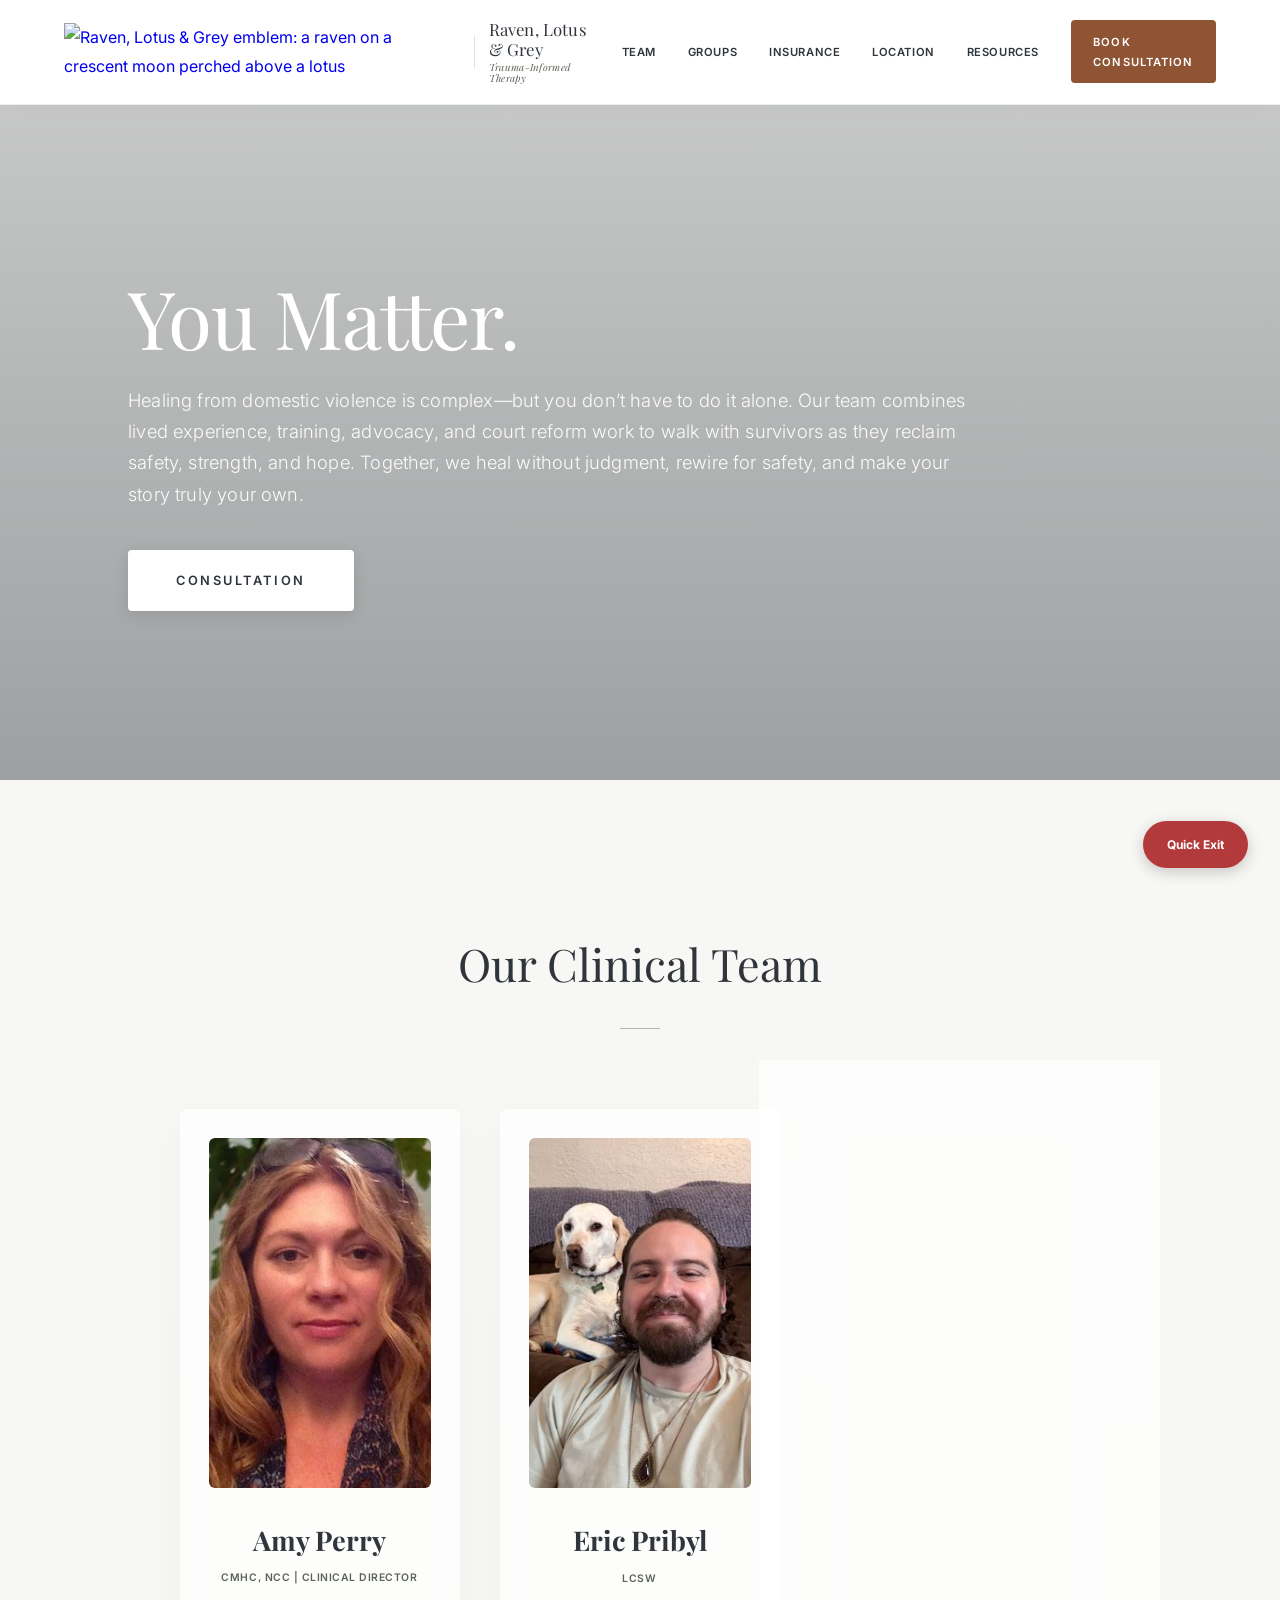
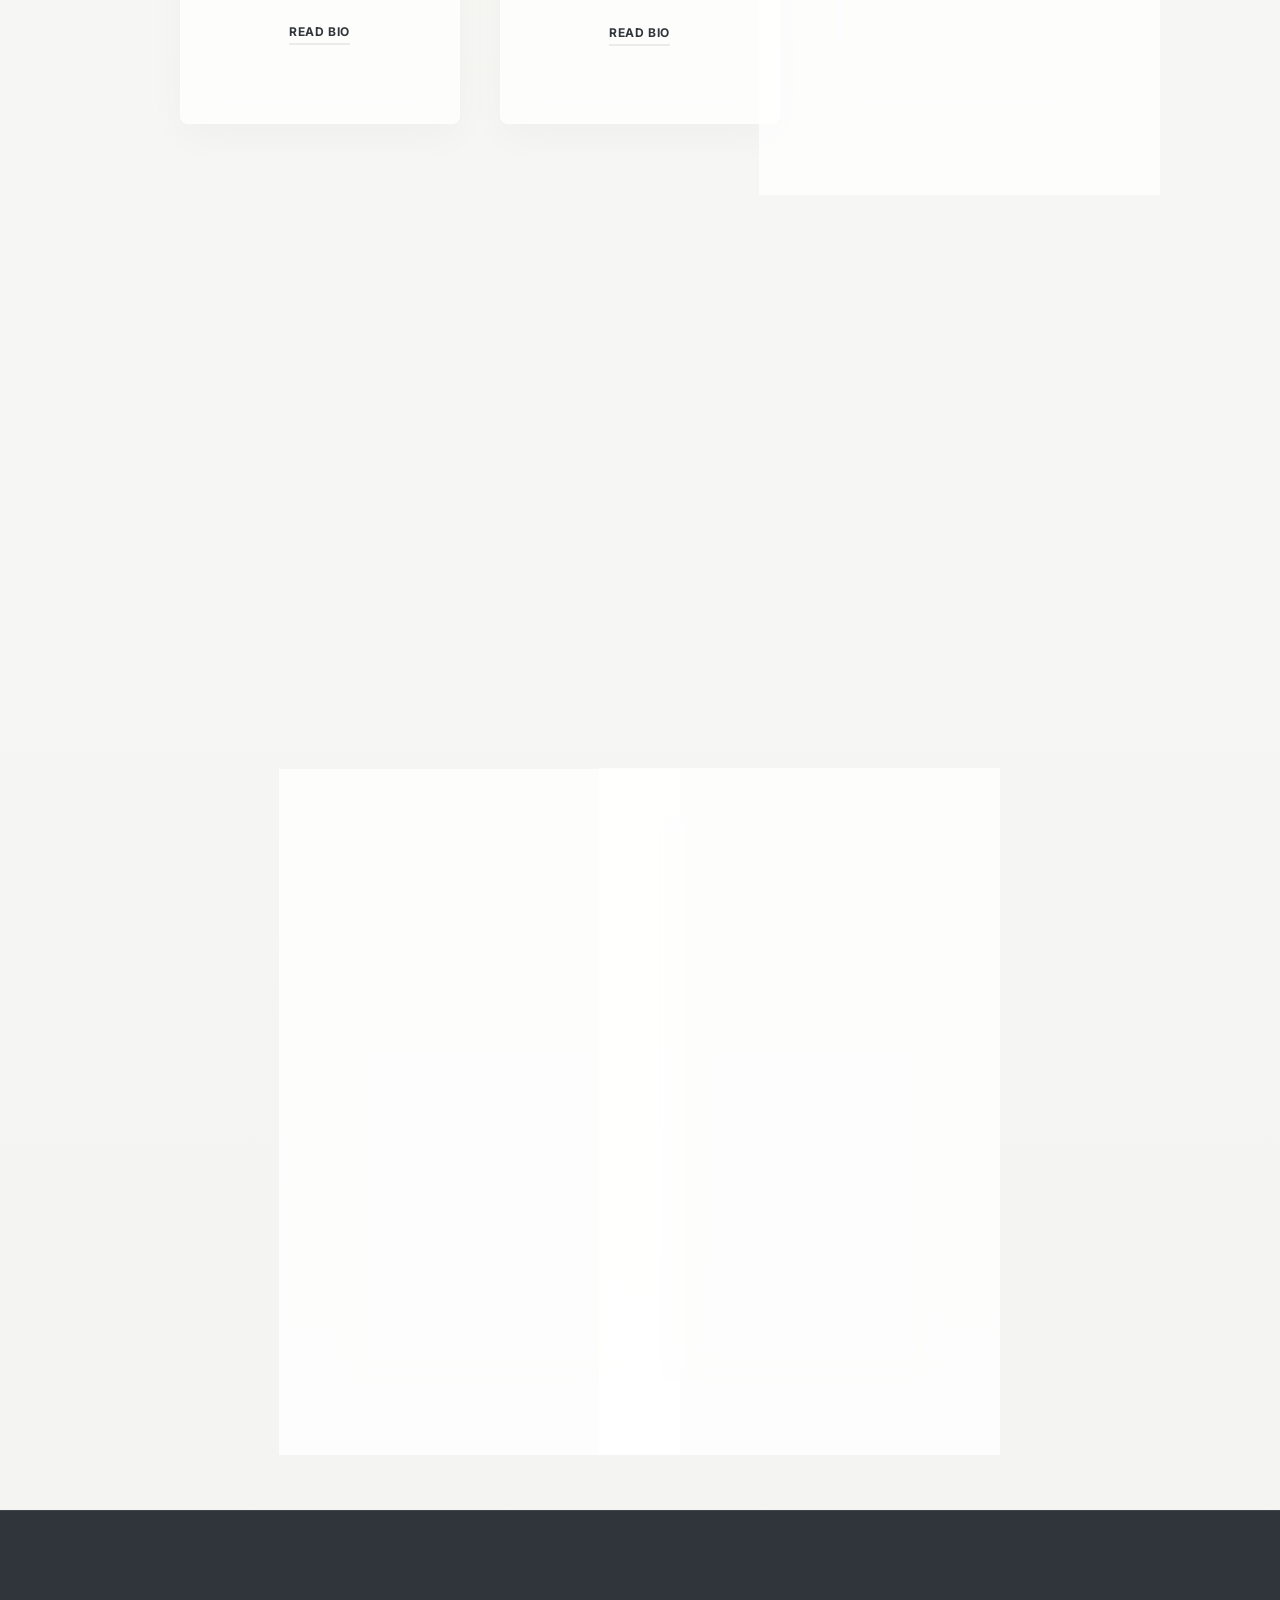
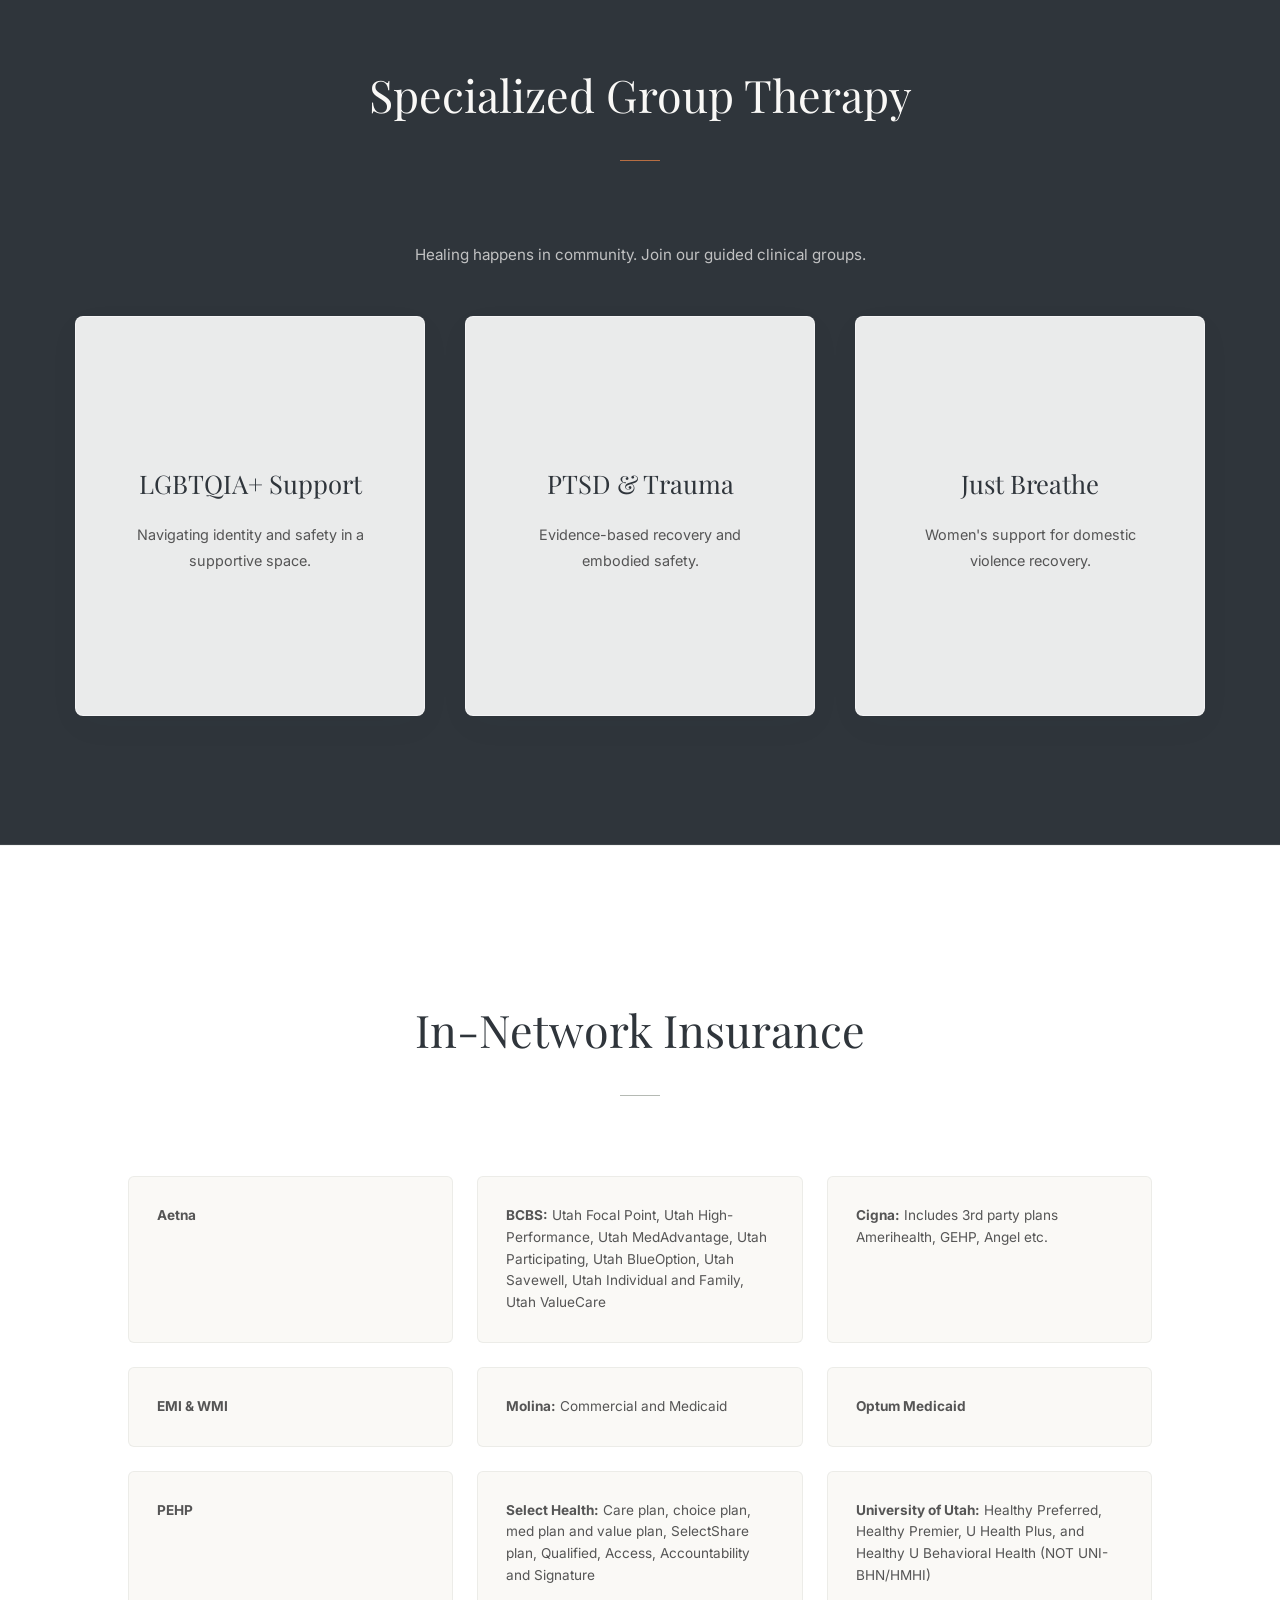
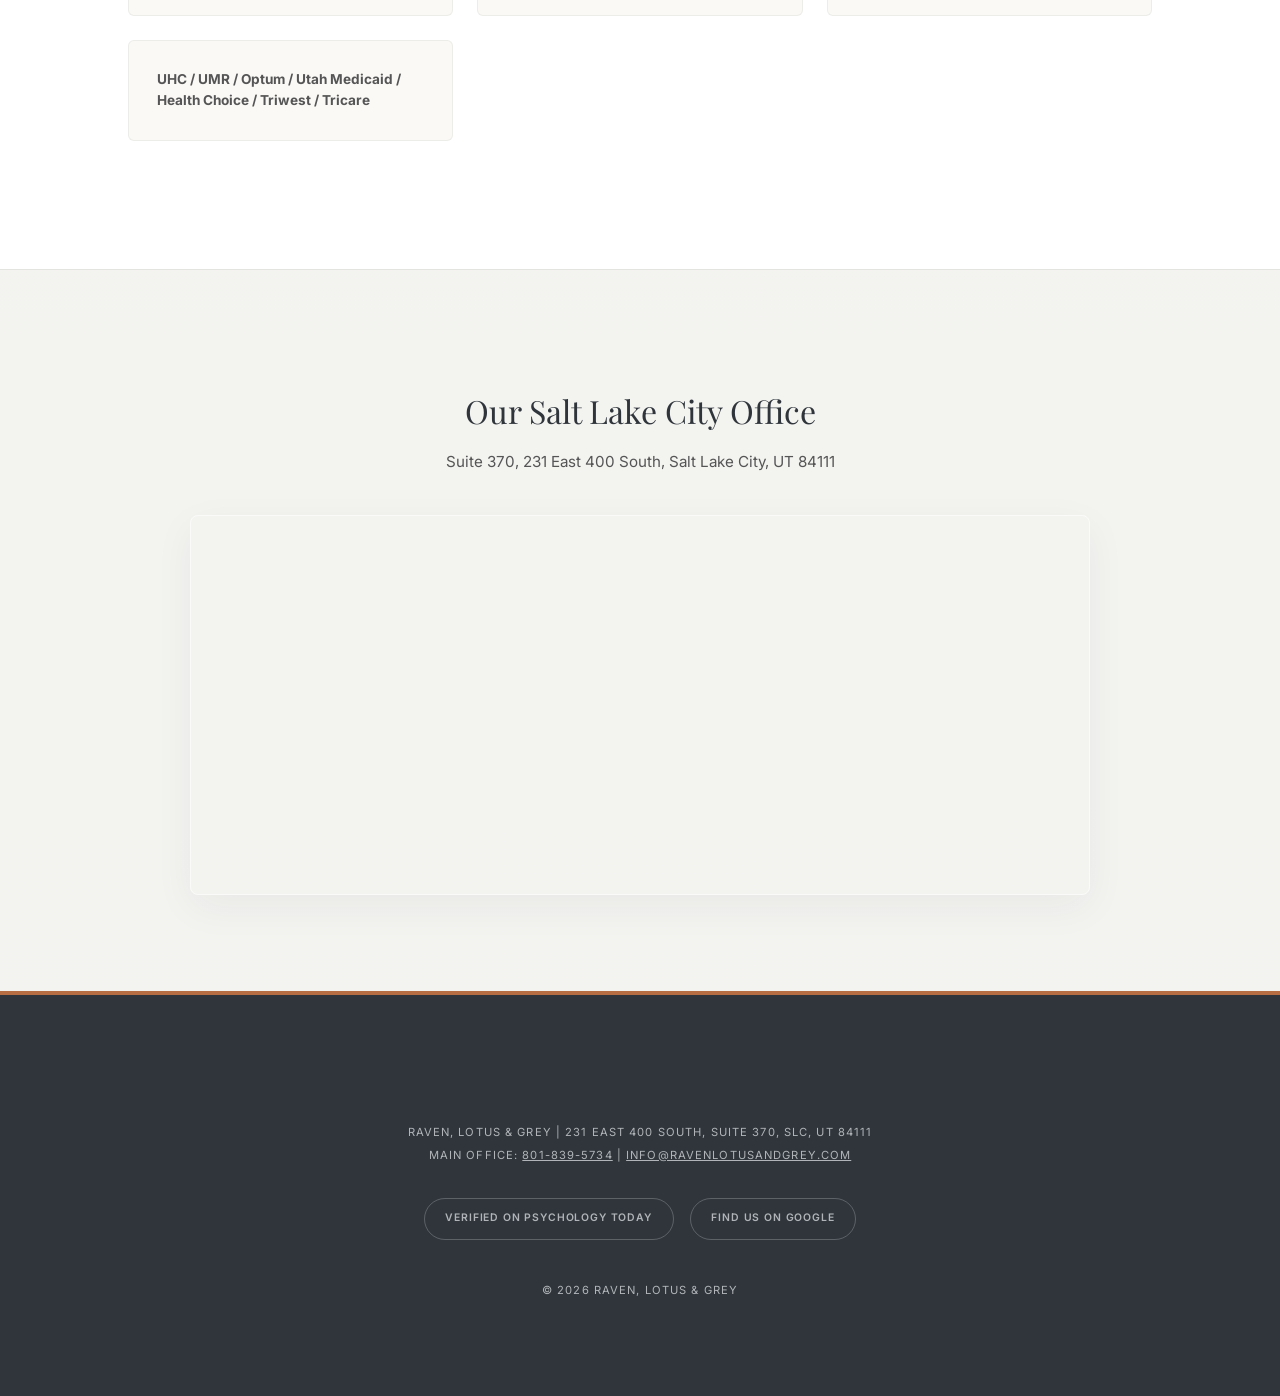
==== index.html @ 9335e16f "Update logo sizes and enhance group card interactivity" ====
<!DOCTYPE html>
<html lang="en">
<head>
    <meta charset="UTF-8">
    <meta name="viewport" content="width=device-width, initial-scale=1.0">
    <meta name="referrer" content="no-referrer">
    <meta name="description" content="Raven, Lotus & Grey is a trauma-informed clinical practice in Salt Lake City specializing in domestic violence recovery, PTSD, and relational trauma therapy.">
    <meta property="og:title" content="Raven, Lotus & Grey | Trauma-Informed Healing Salt Lake City">
    <meta property="og:description" content="Trauma-informed therapy for domestic violence recovery, PTSD, and relational healing in Salt Lake City, Utah.">
    <meta property="og:type" content="website">
    <meta property="og:url" content="https://ravenlotusandgrey.com/">
    <meta property="og:image" content="https://ravenlotusandgrey.com/logo.png">
    <title>Raven, Lotus & Grey | Trauma-Informed Healing Salt Lake City</title>
    <link rel="icon" type="image/png" href="logo.png">
    <link rel="preconnect" href="https://fonts.googleapis.com">
    <link rel="preconnect" href="https://fonts.gstatic.com" crossorigin>
    <link href="https://fonts.googleapis.com/css2?family=Inter:wght@300;400;500;600&family=Playfair+Display:ital,wght@0,400;0,500;1,400&display=swap" rel="stylesheet">
    <script type="application/ld+json">
    {
        "@context": "https://schema.org",
        "@type": "MedicalClinic",
        "name": "Raven, Lotus & Grey",
        "image": "https://ravenlotusandgrey.com/logo.png",
        "url": "https://ravenlotusandgrey.com/",
        "telephone": "+18018395734",
        "email": "info@ravenlotusandgrey.com",
        "description": "Trauma-informed clinical practice in Salt Lake City specializing in domestic violence recovery, PTSD, and relational trauma therapy.",
        "address": {
            "@type": "PostalAddress",
            "streetAddress": "231 East 400 South, Suite 370",
            "addressLocality": "Salt Lake City",
            "addressRegion": "UT",
            "postalCode": "84111",
            "addressCountry": "US"
        },
        "geo": {
            "@type": "GeoCoordinates",
            "latitude": 40.76077363442125,
            "longitude": -111.88414442342502
        },
        "sameAs": [
            "https://www.psychologytoday.com/us/therapists/raven-lotus-grey-salt-lake-city-ut/1708269",
            "https://maps.google.com/?cid=8307513080412740282"
        ]
    }
    </script>
    <style>
        :root {
            --rlg-slate: #2F353B;
            --rlg-moss: #848D82;
            --rlg-moss-text: #5A6357;
            --rlg-clay: #B76E43;
            --rlg-clay-dark: #8F5433;
            --rlg-cream: #F9F8F6;
            --rlg-mist: #EAECE9;
            --white: #ffffff;
            --transition: all 0.5s cubic-bezier(0.165, 0.84, 0.44, 1);
        }

        * { box-sizing: border-box; margin: 0; padding: 0; }

        body {
            font-family: 'Inter', sans-serif;
            background: linear-gradient(180deg, var(--rlg-cream) 0%, #F4F5F2 50%, var(--rlg-cream) 100%);
            color: var(--rlg-slate);
            line-height: 1.8;
            scroll-behavior: smooth;
        }

        section, .office-location-container { scroll-margin-top: 90px; }

        /* Skip link */
        .skip-link {
            position: absolute; top: -60px; left: 1rem; background: var(--rlg-slate); color: var(--white);
            padding: 0.75rem 1.25rem; border-radius: 4px; z-index: 5000; text-decoration: none;
            font-size: 0.8rem; font-weight: 600; transition: top 0.2s ease;
        }
        .skip-link:focus { top: 1rem; }

        /* Navigation */
        nav {
            padding: 1.2rem 5%; display: flex; justify-content: space-between; align-items: center;
            background: var(--white);
            border-bottom: 1px solid rgba(132, 141, 130, 0.15); position: sticky; top: 0; z-index: 1000;
            box-shadow: 0 2px 20px rgba(47, 53, 59, 0.02);
        }
        .nav-logo-container { display: flex; align-items: center; gap: 14px; text-decoration: none; }
        .logo-img { height: 58px; width: auto; }
        .nav-divider { width: 1px; height: 32px; background: rgba(47, 53, 59, 0.15); flex-shrink: 0; }
        .nav-brand-group { display: flex; flex-direction: column; line-height: 1.2; }
        .nav-brand { font-family: 'Playfair Display', serif; font-weight: 400; font-size: 1.05rem; color: var(--rlg-slate); letter-spacing: 0.01em; }
        .nav-tagline { font-family: 'Playfair Display', serif; font-style: italic; font-size: 0.62rem; color: var(--rlg-moss-text); letter-spacing: 0.03em; margin-top: 1px; }
        .nav-links { display: flex; align-items: center; }
        .nav-links a { margin-left: 2rem; text-decoration: none; color: var(--rlg-slate); font-size: 0.7rem; font-weight: 600; text-transform: uppercase; letter-spacing: 0.05em; transition: var(--transition); }
        .nav-links a:hover, .nav-links a:focus-visible { color: var(--rlg-moss-text); }
        .nav-booking-btn {
            margin-left: 2rem !important; background: var(--rlg-clay-dark); color: var(--white) !important;
            padding: 0.7rem 1.4rem; border-radius: 4px; letter-spacing: 0.1em !important;
        }
        .nav-booking-btn:hover, .nav-booking-btn:focus-visible { background: var(--rlg-slate); color: var(--white) !important; }

        .nav-toggle {
            display: none; flex-direction: column; justify-content: space-between; width: 26px; height: 20px;
            background: none; border: none; cursor: pointer; padding: 0; z-index: 1100;
        }
        .nav-toggle span { display: block; height: 2px; width: 100%; background: var(--rlg-slate); border-radius: 2px; transition: var(--transition); }
        .nav-toggle.open span:nth-child(1) { transform: translateY(9px) rotate(45deg); }
        .nav-toggle.open span:nth-child(2) { opacity: 0; }
        .nav-toggle.open span:nth-child(3) { transform: translateY(-9px) rotate(-45deg); }

        /* Quick Exit */
        .safe-exit-float {
            position: fixed; bottom: 2rem; right: 2rem; border: none; cursor: pointer; font-family: 'Inter', sans-serif;
            background: #b33a3a; color: white; padding: 1rem 1.5rem; border-radius: 50px; font-weight: 700;
            font-size: 0.75rem; z-index: 2000; box-shadow: 0 4px 15px rgba(0,0,0,0.2); transition: var(--transition);
        }
        .safe-exit-float:hover { transform: scale(1.03); background: #962e2e; }

        /* Hero */
        .hero {
            height: 75vh; display: flex; flex-direction: column; justify-content: center; padding: 0 10%;
            background: linear-gradient(rgba(47, 53, 59, 0.25), rgba(47, 53, 59, 0.45)), url('https://images.unsplash.com/photo-1505118380757-91f5f5632de0?auto=format&fit=crop&q=80&w=2000');
            background-size: cover; background-position: center; color: white; position: relative;
        }
        .hero:focus { outline: none; }
        .hero-content { max-width: 850px; }
        .hero h1 { font-family: 'Playfair Display', serif; font-size: clamp(3rem, 7vw, 5rem); font-weight: 400; line-height: 1.1; margin-bottom: 1.5rem; letter-spacing: -0.02em; }
        .hero p { font-size: 1.15rem; margin-bottom: 2.5rem; line-height: 1.7; font-weight: 300; letter-spacing: 0.01em; opacity: 0.95; }
        .hero-btn { display: inline-block; padding: 1.2rem 3rem; background: var(--white); color: var(--rlg-slate); text-decoration: none; text-transform: uppercase; font-size: 0.8rem; font-weight: 600; letter-spacing: 0.2em; border-radius: 4px; box-shadow: 0 4px 15px rgba(0,0,0,0.1); transition: var(--transition); }
        .hero-btn:hover { background: var(--rlg-clay-dark); color: var(--white); transform: translateY(-2px); }

        /* Clinicians */
        section#clinicians { padding: 9rem 5% 8rem; }
        .section-header { text-align: center; margin-bottom: 5rem; position: relative; }
        .section-header h2 { font-family: 'Playfair Display', serif; font-size: 2.8rem; font-weight: 400; color: var(--rlg-slate); }
        .section-header::after { content: ""; display: block; width: 40px; height: 1px; background: var(--rlg-moss); margin: 1.5rem auto 0; opacity: 0.6; }

        .clinician-grid { display: flex; flex-wrap: wrap; justify-content: center; gap: 4rem 2.5rem; max-width: 1400px; margin: 0 auto; }
        .clinician-card {
            width: calc(25% - 2.5rem); min-width: 280px; background: rgba(255, 255, 255, 0.75);
            backdrop-filter: blur(12px); -webkit-backdrop-filter: blur(12px); padding: 1.75rem; border-radius: 8px;
            text-align: center; box-shadow: 0 12px 40px rgba(47, 53, 59, 0.03); border: 1px solid rgba(255, 255, 255, 0.5);
            transition: var(--transition);
        }
        .clinician-card:hover { transform: translateY(-5px); background: rgba(255, 255, 255, 0.9); box-shadow: 0 20px 50px rgba(47, 53, 59, 0.07); border-color: rgba(132, 141, 130, 0.25); }

        .img-container { width: 100%; height: 350px; overflow: hidden; margin-bottom: 1.75rem; display: flex; align-items: center; justify-content: center; background: rgba(250, 249, 246, 0.8); border-radius: 6px; }
        .clinician-img { width: 100%; height: 100%; object-fit: cover; object-position: 50% 22%; transition: var(--transition); }
        .clinician-card:hover .clinician-img { transform: scale(1.04); }

        .clinician-name { font-family: 'Playfair Display', serif; font-size: 1.7rem; margin-bottom: 0.3rem; }
        .clinician-title { font-size: 0.65rem; font-weight: 600; text-transform: uppercase; color: var(--rlg-moss-text); display: block; margin-bottom: 1.75rem; letter-spacing: 0.05em; }

        .read-bio-btn { background: none; border: none; font-size: 0.75rem; font-weight: 700; text-transform: uppercase; color: var(--rlg-slate); cursor: pointer; border-bottom: 2px solid var(--rlg-mist); padding-bottom: 4px; transition: var(--transition); letter-spacing: 0.05em; font-family: 'Inter', sans-serif; }
        .read-bio-btn:hover, .read-bio-btn:focus-visible { border-color: var(--rlg-moss); color: var(--rlg-moss-text); }

        /* Groups */
        section#groups { padding: 9rem 5% 8rem; background: var(--rlg-slate); border-top: 1px solid rgba(255, 255, 255, 0.08); border-bottom: 1px solid rgba(255, 255, 255, 0.08); }
        section#groups .section-header h2 { color: var(--rlg-cream); }
        section#groups .section-header::after { background: var(--rlg-clay); opacity: 1; }
        section#groups .section-subhead { color: rgba(249, 248, 246, 0.72); }
        .section-subhead { font-size: 0.95rem; color: #555; margin-top: 0.5rem; text-align: center; margin-bottom: -2rem; }
        .group-grid { display: flex; flex-wrap: wrap; justify-content: center; gap: 2.5rem; max-width: 1200px; margin: 0 auto; }
        .group-card { width: 350px; height: 400px; perspective: 1000px; cursor: pointer; }
        .group-card-inner { position: relative; width: 100%; height: 100%; text-align: center; transition: transform 0.8s cubic-bezier(0.165, 0.84, 0.44, 1); transform-style: preserve-3d; }
        .group-card:hover .group-card-inner, .group-card.flipped .group-card-inner { transform: rotateY(180deg); }
        .group-card:focus-visible { outline: 2px solid var(--rlg-clay); outline-offset: 4px; border-radius: 8px; }
        .group-card-front, .group-card-back { position: absolute; width: 100%; height: 100%; backface-visibility: hidden; border-radius: 8px; display: flex; flex-direction: column; align-items: center; justify-content: center; padding: 2.5rem; box-shadow: 0 10px 35px rgba(47, 53, 59, 0.03); }
        .group-card-front { background: rgba(255, 255, 255, 0.9); backdrop-filter: blur(12px); -webkit-backdrop-filter: blur(12px); border: 1px solid rgba(255, 255, 255, 0.5); }
        .group-card-back { background-color: var(--rlg-slate); color: var(--rlg-cream); transform: rotateY(180deg); border: 1px solid rgba(183, 110, 67, 0.35); }
        .group-card h3 { font-family: 'Playfair Display', serif; font-size: 1.6rem; margin-bottom: 1rem; font-weight: 400; }
        .group-inquire-btn { margin-top: 2rem; padding: 0.9rem 2rem; border: 1px solid var(--rlg-cream); color: var(--rlg-cream); text-decoration: none; font-size: 0.7rem; text-transform: uppercase; letter-spacing: 0.15em; font-weight: 600; border-radius: 4px; transition: var(--transition); }
        .group-inquire-btn:hover { background: var(--rlg-cream); color: var(--rlg-slate); transform: translateY(-1px); }

        /* Insurance */
        .ins-section { padding: 9rem 10% 8rem; background: var(--white); border-top: 1px solid rgba(132, 141, 130, 0.1); }
        .ins-grid { display: grid; grid-template-columns: repeat(auto-fit, minmax(280px, 1fr)); gap: 1.5rem; margin-top: 4rem; }
        .ins-tag { border: 1px solid rgba(132, 141, 130, 0.12); padding: 1.75rem; font-size: 0.85rem; line-height: 1.6; color: #555; text-align: left; border-radius: 6px; background: #faf9f6; transition: var(--transition); }
        .ins-tag:hover { border-color: var(--rlg-moss); background: var(--white); box-shadow: 0 5px 20px rgba(47, 53, 59, 0.02); }

        /* Location */
        .office-location-container { background: rgba(234, 236, 233, 0.4); padding: 7rem 5% 6rem; border-top: 1px solid rgba(132, 141, 130, 0.15); text-align: center; }
        .office-location-container h3 { font-family: 'Playfair Display', serif; font-size: 2rem; font-weight: 400; color: var(--rlg-slate); }
        .office-location-container p { font-size: 0.95rem; color: #555; margin-top: 0.5rem; }
        .map-wrapper { max-width: 900px; margin: 2.5rem auto 0; border-radius: 8px; overflow: hidden; box-shadow: 0 12px 40px rgba(47, 53, 59, 0.05); border: 1px solid rgba(255, 255, 255, 0.6); height: 380px; }
        .map-iframe { width: 100%; height: 100%; border: none; }

        /* Modals */
        .modal { display: none; position: fixed; z-index: 3000; left: 0; top: 0; width: 100%; height: 100%; background-color: rgba(47, 53, 59, 0.7); backdrop-filter: blur(8px); }
        .modal-content { background-color: var(--rlg-cream); margin: 6% auto; padding: 4rem 3.5rem; border-radius: 12px; width: 85%; max-width: 800px; max-height: 78vh; overflow-y: auto; position: relative; box-shadow: 0 30px 70px rgba(0,0,0,0.25); border: 1px solid rgba(255,255,255,0.5); }
        .modal-content h2 { font-family: 'Playfair Display', serif; margin-bottom: 1.5rem; font-size: 2.2rem; }
        .close-modal {
            position: absolute; right: 2.5rem; top: 2rem; font-size: 2.2rem; cursor: pointer; color: var(--rlg-moss);
            font-weight: 300; transition: var(--transition); background: none; border: none; font-family: 'Inter', sans-serif;
            line-height: 1; padding: 0.25rem;
        }
        .close-modal:hover, .close-modal:focus-visible { color: var(--rlg-slate); }
        .close-modal:focus-visible { outline: 2px solid var(--rlg-moss); outline-offset: 2px; border-radius: 4px; }
        .bio-text { margin-bottom: 1.75rem; font-size: 0.98rem; color: #444; line-height: 1.85; }

        /* Footer */
        footer { padding: 6rem 10%; background: var(--rlg-slate); color: #b1b5b9; text-align: center; font-size: 0.7rem; text-transform: uppercase; letter-spacing: 0.1em; border-top: 4px solid var(--rlg-clay); }
        footer address { font-style: normal; line-height: 2; margin-bottom: 1rem; }
        .footer-logo { height: 38px; width: auto; margin-bottom: 1.5rem; opacity: 0.9; }
        footer a { color: #b1b5b9; text-decoration: underline; }
        footer a:hover { color: var(--white); }
        .trust-badges { display: flex; justify-content: center; gap: 1rem; flex-wrap: wrap; margin: 2rem 0 2.5rem; }
        .trust-badge {
            display: inline-block; border: 1px solid rgba(177, 181, 185, 0.35); padding: 0.65rem 1.3rem;
            border-radius: 50px; font-size: 0.65rem; letter-spacing: 0.08em; text-transform: uppercase;
            font-weight: 600; color: #b1b5b9; text-decoration: none !important; transition: var(--transition);
        }
        .trust-badge:hover { border-color: var(--rlg-moss); color: var(--white); }

        @media (max-width: 1200px) { .clinician-card { width: calc(50% - 2.5rem); } }
        @media (max-width: 900px) {
            .nav-toggle { display: flex; }
            .nav-links {
                display: none; flex-direction: column; position: absolute; top: 100%; left: 0; width: 100%;
                background: rgba(255,255,255,0.98); backdrop-filter: blur(10px); padding: 1.5rem 5% 2rem;
                box-shadow: 0 10px 30px rgba(47,53,59,0.08); border-bottom: 1px solid rgba(132,141,130,0.15);
            }
            .nav-links.open { display: flex; }
            .nav-links a { margin-left: 0; margin-bottom: 1.25rem; text-align: center; }
            .nav-booking-btn { margin-left: 0 !important; text-align: center; }
        }
        @media (max-width: 768px) {
            .clinician-card { width: 100%; } .hero h1 { font-size: 2.8rem; } section { padding: 6rem 5%; }
            .office-location-container { padding: 5rem 5% 4rem; } .map-wrapper { height: 280px; }
        }
        @media (max-width: 600px) {
            .nav-tagline, .nav-divider { display: none; }
        }
        @media (prefers-reduced-motion: reduce) {
            *, *::before, *::after {
                animation-duration: 0.01ms !important; animation-iteration-count: 1 !important;
                transition-duration: 0.01ms !important; scroll-behavior: auto !important;
            }
        }

        /* Scroll reveal */
        .reveal { opacity: 0; transform: translateY(24px); transition: opacity 0.7s ease, transform 0.7s ease; }
        .reveal.visible { opacity: 1; transform: translateY(0); }
        .reveal:nth-child(1) { transition-delay: 0s; }
        .reveal:nth-child(2) { transition-delay: 0.06s; }
        .reveal:nth-child(3) { transition-delay: 0.12s; }
        .reveal:nth-child(4) { transition-delay: 0.18s; }
        .reveal:nth-child(5) { transition-delay: 0.24s; }
        .reveal:nth-child(6) { transition-delay: 0.3s; }
        .reveal:nth-child(7) { transition-delay: 0.36s; }
        .reveal:nth-child(8) { transition-delay: 0.42s; }
    </style>
</head>
<body>

<a href="#main-content" class="skip-link">Skip to main content</a>

<nav>
    <a href="index.html" class="nav-logo-container">
        <img src="nav-logo-raven.png" alt="Raven, Lotus & Grey emblem: a raven on a crescent moon perched above a lotus" class="logo-img">
        <span class="nav-divider" aria-hidden="true"></span>
        <span class="nav-brand-group">
            <span class="nav-brand">Raven, Lotus & Grey</span>
            <span class="nav-tagline">Trauma-Informed Therapy</span>
        </span>
    </a>
    <button class="nav-toggle" id="nav-toggle" aria-label="Toggle navigation menu" aria-expanded="false" aria-controls="nav-links">
        <span></span><span></span><span></span>
    </button>
    <div class="nav-links" id="nav-links">
        <a href="#clinicians">Team</a>
        <a href="#groups">Groups</a>
        <a href="#insurance">Insurance</a>
        <a href="#location">Location</a>
        <a href="resources.html">Resources</a>
        <a href="https://clientsecure.me/widget-redirect?scopeId=57efbf01-3578-45d1-959e-c361cdd3eb7b&scopeGlobal=true&applicationId=7c72cb9f9a9b913654bb89d6c7b4e71a77911b30192051da35384b4d0c6d505b&channel=client_portal&appearance=%7B%22fullScreen%22%3Atrue%7D" class="nav-booking-btn">Book Consultation</a>
    </div>
</nav>

<button id="quick-exit-btn" class="safe-exit-float" aria-label="Quickly leave this site to a neutral webpage">Quick Exit</button>

<header class="hero" id="main-content" tabindex="-1">
    <div class="hero-content">
        <h1>You Matter.</h1>
        <p>Healing from domestic violence is complex—but you don’t have to do it alone. Our team combines lived experience, training, advocacy, and court reform work to walk with survivors as they reclaim safety, strength, and hope. Together, we heal without judgment, rewire for safety, and make your story truly your own.</p>
        <a href="https://clientsecure.me/widget-redirect?scopeId=57efbf01-3578-45d1-959e-c361cdd3eb7b&scopeGlobal=true&applicationId=7c72cb9f9a9b913654bb89d6c7b4e71a77911b30192051da35384b4d0c6d505b&channel=client_portal&appearance=%7B%22fullScreen%22%3Atrue%7D" class="hero-btn">Consultation</a>
    </div>
</header>

<section id="clinicians">
    <div class="section-header reveal"><h2>Our Clinical Team</h2></div>
    <div class="clinician-grid">
        <div class="clinician-card reveal">
            <div class="img-container"><img src="AP.jpeg" class="clinician-img" loading="lazy" alt="Amy Perry"></div>
            <h3 class="clinician-name">Amy Perry</h3>
            <span class="clinician-title">CMHC, NCC | Clinical Director</span>
            <button class="read-bio-btn" onclick="openModal('modal-amy', this)">Read Bio</button>
        </div>
        <div class="clinician-card reveal">
            <div class="img-container"><img src="EP.jpeg" class="clinician-img" loading="lazy" alt="Eric Pribyl"></div>
            <h3 class="clinician-name">Eric Pribyl</h3>
            <span class="clinician-title">LCSW</span>
            <button class="read-bio-btn" onclick="openModal('modal-eric', this)">Read Bio</button>
        </div>
        <div class="clinician-card reveal">
            <div class="img-container"><img src="liz-hoffmann.png" class="clinician-img" loading="lazy" alt="Elizabeth Hoffmann"></div>
            <h3 class="clinician-name">Elizabeth Hoffmann</h3>
            <span class="clinician-title">LCSW</span>
            <button class="read-bio-btn" onclick="openModal('modal-elizabeth', this)">Read Bio</button>
        </div>
        <div class="clinician-card reveal">
            <div class="img-container"><img src="MT.jpeg" class="clinician-img" loading="lazy" alt="Megan Thomson"></div>
            <h3 class="clinician-name">Megan Thomson</h3>
            <span class="clinician-title">CMHC, NCC</span>
            <button class="read-bio-btn" onclick="openModal('modal-megan', this)">Read Bio</button>
        </div>
        <div class="clinician-card reveal">
            <div class="img-container"><img src="bryce.jpeg" class="clinician-img" loading="lazy" alt="Bryce Shimazaki"></div>
            <h3 class="clinician-name">Bryce Shimazaki</h3>
            <span class="clinician-title">CSW</span>
            <button class="read-bio-btn" onclick="openModal('modal-bryce', this)">Read Bio</button>
        </div>
        <div class="clinician-card reveal">
            <div class="img-container"><img src="ellen-seely.png" class="clinician-img" loading="lazy" alt="Ellen Seely"></div>
            <h3 class="clinician-name">Ellen Seely</h3>
            <span class="clinician-title">CSW</span>
            <button class="read-bio-btn" onclick="openModal('modal-ellen', this)">Read Bio</button>
        </div>
        <div class="clinician-card reveal">
            <div class="img-container"><img src="RS.jpeg" class="clinician-img" loading="lazy" alt="Rebecca Symes"></div>
            <h3 class="clinician-name">Rebecca Symes</h3>
            <span class="clinician-title">ACMHC</span>
            <button class="read-bio-btn" onclick="openModal('modal-rebecca', this)">Read Bio</button>
        </div>
        <div class="clinician-card reveal">
            <div class="img-container"><span style="color:#ddd; font-weight:600; font-family:'Playfair Display', serif; font-style: italic;">Erika Vergueiro</span></div>
            <h3 class="clinician-name">Erika Vergueiro</h3>
            <span class="clinician-title">Clinician</span>
            <button class="read-bio-btn" onclick="openModal('modal-pending', this)">Read Bio</button>
        </div>
    </div>
</section>

<section id="groups">
    <div class="section-header reveal"><h2>Specialized Group Therapy</h2></div>
    <p class="section-subhead">Healing happens in community. Join our guided clinical groups.</p>
    <div class="group-grid" style="margin-top: 5rem;">
        <div class="group-card reveal" tabindex="0" role="button" aria-label="Flip card to learn more about the LGBTQIA+ Support group">
            <div class="group-card-inner">
                <div class="group-card-front"><h3>LGBTQIA+ Support</h3><p style="font-size:0.9rem; color:#555;">Navigating identity and safety in a supportive space.</p></div>
                <div class="group-card-back"><p style="font-size:0.95rem; margin-bottom:1rem;">A clinical group specifically for the queer and trans community to process trauma and build resilience.</p><a href="mailto:info@ravenlotusandgrey.com" class="group-inquire-btn">Inquire Now</a></div>
            </div>
        </div>
        <div class="group-card reveal" tabindex="0" role="button" aria-label="Flip card to learn more about the PTSD & Trauma group">
            <div class="group-card-inner">
                <div class="group-card-front"><h3>PTSD & Trauma</h3><p style="font-size:0.9rem; color:#555;">Evidence-based recovery and embodied safety.</p></div>
                <div class="group-card-back"><p style="font-size:0.95rem; margin-bottom:1rem;">Focused on somatic tools and cognitive processing for those managing complex trauma histories.</p><a href="mailto:info@ravenlotusandgrey.com" class="group-inquire-btn">Inquire Now</a></div>
            </div>
        </div>
        <div class="group-card reveal" tabindex="0" role="button" aria-label="Flip card to learn more about the Just Breathe group">
            <div class="group-card-inner">
                <div class="group-card-front"><h3>Just Breathe</h3><p style="font-size:0.9rem; color:#555;">Women's support for domestic violence recovery.</p></div>
                <div class="group-card-back"><p style="font-size:0.95rem; margin-bottom:1rem;">A dedicated group for women to reclaim their voice and safety after interpersonal violence.</p><a href="mailto:info@ravenlotusandgrey.com" class="group-inquire-btn">Inquire Now</a></div>
            </div>
        </div>
    </div>
</section>

<section class="ins-section" id="insurance">
    <div class="section-header reveal"><h2>In-Network Insurance</h2></div>
    <div class="ins-grid">
        <div class="ins-tag reveal"><strong>Aetna</strong></div>
        <div class="ins-tag reveal"><strong>BCBS:</strong> Utah Focal Point, Utah High-Performance, Utah MedAdvantage, Utah Participating, Utah BlueOption, Utah Savewell, Utah Individual and Family, Utah ValueCare</div>
        <div class="ins-tag reveal"><strong>Cigna:</strong> Includes 3rd party plans Amerihealth, GEHP, Angel etc.</div>
        <div class="ins-tag reveal"><strong>EMI & WMI</strong></div>
        <div class="ins-tag reveal"><strong>Molina:</strong> Commercial and Medicaid</div>
        <div class="ins-tag reveal"><strong>Optum Medicaid</strong></div>
        <div class="ins-tag reveal"><strong>PEHP</strong></div>
        <div class="ins-tag reveal"><strong>Select Health:</strong> Care plan, choice plan, med plan and value plan, SelectShare plan, Qualified, Access, Accountability and Signature</div>
        <div class="ins-tag reveal"><strong>University of Utah:</strong> Healthy Preferred, Healthy Premier, U Health Plus, and Healthy U Behavioral Health (NOT UNI-BHN/HMHI)</div>
        <div class="ins-tag reveal"><strong>UHC / UMR / Optum / Utah Medicaid / Health Choice / Triwest / Tricare</strong></div>
    </div>
</section>

<div class="office-location-container reveal" id="location">
    <h3>Our Salt Lake City Office</h3>
    <p>Suite 370, 231 East 400 South, Salt Lake City, UT 84111</p>
    <div class="map-wrapper">
        <iframe
            class="map-iframe"
            src="https://www.google.com/maps/embed?pb=!1m18!1m12!1m3!1d3021.905973977343!2d-111.88414442342502!3d40.76077363442125!2m3!1f0!2f0!3f0!3m2!1i1024!2i768!4f13.1!3m3!1m2!1s0x87525f0e9726af63%3A0x6cf2e3a10ca986e3!2s231%20E%20400%20S%20%23370%2C%20Salt%20Lake%20City%2C%20UT%2084111!5e0!3m2!1sen!2sus!4v1716321900000!5m2!1sen!2sus"
            allowfullscreen=""
            loading="lazy"
            referrerpolicy="no-referrer-when-downgrade"
            title="Map to Raven, Lotus & Grey office at 231 East 400 South, Suite 370, Salt Lake City, UT">
        </iframe>
    </div>
</div>

<div id="modal-amy" class="modal" role="dialog" aria-modal="true" aria-hidden="true" aria-labelledby="modal-amy-title">
    <div class="modal-content">
        <button class="close-modal" onclick="closeModal('modal-amy')" aria-label="Close">&times;</button>
        <h2 id="modal-amy-title">Amy Perry</h2>
        <p class="bio-text">I specialize in working with individuals and families impacted by domestic violence, trauma, narcissistic abuse, PTSD and other kinds of abuse. With over eight years as a certified domestic violence counselor—and additional years immersed in advocacy, mentorship and support work—I bring both professional expertise and lived experience as a partner, parent, and co-parent. Clients often find that this combination allows for a deeper level of understanding, clarity, and connection as we navigate the complexities of their experiences together.</p>
        <p class="bio-text">I support clients across a wide range of situations, including growing up in abusive environments, experiencing harm from a partner or parent, leaving unsafe relationships, and navigating the legal system—with or without children. My work also includes guiding clients through custody concerns, creating safety plans, and rebuilding stability and identity during and after crisis. I work closely with parents who are co-parenting with an unsafe individual, helping them develop practical skills to support and protect their children. When appropriate, I also work directly with children affected by these dynamics.</p>
        <p class="bio-text">My approach is grounded in empowerment, honesty, and practical support. I integrate modalities such as somatic experiencing, Dialectical Behavior Therapy (DBT), EMDR (including both 1.0 and 2.0), solution-focused therapy, healthy communication, and psychoeducation to help clients process trauma and move toward a more stable, self-directed life.</p>
        <p class="bio-text">In addition to clinical work, I have been involved in efforts to improve domestic violence policy and response systems, including contributing to legislative work in Utah and collaborating with courts and advocacy organizations. These experiences strengthen my ability to support clients who are navigating and impacted by those systems.</p>
        <p class="bio-text">My work is driven by a commitment to increasing awareness and understanding of domestic violence and trauma. I strive to create a space where clients feel seen, supported, and empowered to move forward. By integrating professional training with thoughtful use of lived experience, I aim to foster meaningful connection, build resilience, and support lasting change—both in individual lives and in the broader communities we share.</p>
    </div>
</div>

<div id="modal-eric" class="modal" role="dialog" aria-modal="true" aria-hidden="true" aria-labelledby="modal-eric-title">
    <div class="modal-content">
        <button class="close-modal" onclick="closeModal('modal-eric')" aria-label="Close">&times;</button>
        <h2 id="modal-eric-title">Eric Pribyl</h2>
        <p class="bio-text">I’m a Domestic Violence–certified therapist, and I believe that healing from trauma isn’t about “getting over it” or “pulling yourself up by your bootstraps.” It’s about reclaiming a sense of safety in your own skin. Whether you’re navigating the complexities of domestic or intimate partner violence, processing deep-seated trauma, or seeking a space where your LGBTQIA+ identity is not just respected but truly celebrated, you don’t have to do it alone.</p>
        <p class="bio-text">I work with individuals ages 7+ and focus especially on supporting the queer community—particularly trans and gender-diverse folks—as well as individuals working to stop using violence in all relationships. I specialize in working with both survivors and perpetrators of domestic violence, offering a therapeutic space rooted in accountability, compassion, and meaningful change. I also have experience working with personality disorders, particularly BPD and NPD.</p>
        <p class="bio-text">Clients often share that I bring a warmth and steadiness that helps them feel genuinely safe, seen, and valued. I strive to create an affirming environment where trust and authentic connection can grow. Through consistency, authenticity, and clinical insight, I support clients in processing their experiences and moving toward greater confidence, stability, and fulfillment.</p>
        <p class="bio-text">My approach is person-first and somatic-focused, meaning therapy adapts to you while honoring how your experiences live in both your mind and body. I integrate evidence-based modalities including Internal Family Systems (IFS), EMDR and EMDR 2.0, mindfulness, ACT, EFT, DBT, and TF-CBT. Together, we’ll focus on reducing dissociation, building internal awareness, and developing practical tools that support lasting change—not just survival.</p>
        <p class="bio-text">Taking the first step toward therapy is an act of profound courage. Whether you’re seeking to break a cycle, heal a wound, or simply find your footing again, I’m here to walk that path with you.</p>
    </div>
</div>

<div id="modal-bryce" class="modal" role="dialog" aria-modal="true" aria-hidden="true" aria-labelledby="modal-bryce-title">
    <div class="modal-content">
        <button class="close-modal" onclick="closeModal('modal-bryce')" aria-label="Close">&times;</button>
        <h2 id="modal-bryce-title">Bryce Shimazaki</h2>
        <p class="bio-text">I’m a mental health clinician with four years of experience supporting diverse populations across school, community, and domestic violence settings. I work with individuals navigating trauma, depression, anxiety, and major life transitions, offering a safe and supportive space grounded in dignity, advocacy, and empowerment.</p>
        <p class="bio-text">I see therapy as a collaborative partnership—you set the direction, and I provide the clinical tools to help you get there. My approach is rooted in the belief that many struggles began as survival skills. Together, we’ll honor how you’ve protected yourself while building new patterns that align with your values, helping you move from survival toward a more intentional, authentic life.</p>
        <p class="bio-text">I use evidence-based practices such as DBT, ACT, CBT, mindfulness, and psychoeducation to support emotional regulation, psychological flexibility, and a stronger sense of agency. My work is trauma-informed and considers not only individual experiences but also the systems and relationships that shape them.</p>
        <p class="bio-text">I’m committed to ongoing growth and to creating a secure, respectful space—whether in person or via telehealth—where you can break cycles, build resilience, and move forward with confidence.</p>
    </div>
</div>

<div id="modal-megan" class="modal" role="dialog" aria-modal="true" aria-hidden="true" aria-labelledby="modal-megan-title">
    <div class="modal-content">
        <button class="close-modal" onclick="closeModal('modal-megan')" aria-label="Close">&times;</button>
        <h2 id="modal-megan-title">Megan Thomson</h2>
        <p class="bio-text">Therapy is often described as a difficult and raw process—and at times, it truly is. But it can also be energizing, motivating, and even enjoyable. There are moments in therapy where you may feel empowered by new insights and begin discovering truths about who you are and what you’re capable of becoming.</p>
        <p class="bio-text">I’m passionate about working with adults and teenagers (12+) who are ready to learn, heal, and grow—both mentally and physically. I commonly support clients navigating PTSD, anxiety, depression, domestic violence, ADHD, trauma, OCD, and eating disorders, with a strong focus on individual therapeutic work.</p>
        <p class="bio-text">My approach integrates evidence-based modalities such as Dialectical Behavior Therapy (DBT), Cognitive Behavioral Therapy (CBT), and Acceptance and Commitment Therapy (ACT), along with psychoeducation, somatic approaches, person-centered therapy, and traditional talk therapy. I focus on methods that translate effectively into the online space, ensuring our work together is both practical and impactful.</p>
        <p class="bio-text">I value ongoing learning and actively seek new tools and perspectives to bring into sessions. At the same time, I believe some of the most meaningful insights come directly from the work we do together. Therapy is a collaborative process, and I strive to build a natural, authentic connection with each client.</p>
        <p class="bio-text">While therapy can be challenging, you don’t have to go through it alone. I provide a safe, supportive, and non-judgmental space where you can explore what matters most to you—and I'll be there with you every step of the way.</p>
    </div>
</div>

<div id="modal-ellen" class="modal" role="dialog" aria-modal="true" aria-hidden="true" aria-labelledby="modal-ellen-title">
    <div class="modal-content">
        <button class="close-modal" onclick="closeModal('modal-ellen')" aria-label="Close">&times;</button>
        <h2 id="modal-ellen-title">Ellen Seely</h2>
        <p class="bio-text">I’m a Domestic Violence–certified therapist who works with women, queer communities, people who use drugs, and individuals ages 16+. I offer affirming, inclusive care grounded in empowerment, autonomy, and authenticity. With a strong background in public health and harm reduction, I bring specialized experience in sexual health, social justice, and supporting marginalized communities.</p>
        <p class="bio-text">Over the past several years, I’ve taught sexual health programs to youth and young adults, facilitated groups for queer youth and adults, provided case management for individuals living with HIV/AIDS, Hepatitis C, and other communicable infections, and offered compassionate, nonjudgmental support to people navigating stigma, trauma, and complex life challenges.</p>
        <p class="bio-text">My therapeutic approach integrates solution-focused therapy, Emotionally Focused Therapy (EFT), Cognitive Behavioral Therapy (CBT), somatic experiencing, sound healing, and other trauma-informed modalities. My work is rooted in the belief that lasting change comes from addressing the underlying root causes of distress. I use a trauma-focused, harm reduction lens that centers personal autonomy, dignity, and client-defined success.</p>
        <p class="bio-text">Known for my warmth, direct communication style, and collaborative approach, I strive to create spaces where clients can show up as their full, authentic selves. I’m deeply committed to fostering trust, connection, and empowerment, and I bring a strong dedication to advocacy, equity, and community into my work. I value diverse perspectives and remain open to ongoing learning and growth as a clinician.</p>
    </div>
</div>

<div id="modal-rebecca" class="modal" role="dialog" aria-modal="true" aria-hidden="true" aria-labelledby="modal-rebecca-title">
    <div class="modal-content">
        <button class="close-modal" onclick="closeModal('modal-rebecca')" aria-label="Close">&times;</button>
        <h2 id="modal-rebecca-title">Rebecca Symes</h2>
        <p class="bio-text">I am a therapist based in Salt Lake City, Utah, specializing in trauma and relational healing. I work with individuals navigating the impact of domestic violence and relationship trauma, as well as adoptees exploring identity, attachment, and belonging. I bring lived experience to my work and understand that both relational trauma and adoption-related experiences can deeply shape how you see yourself, connect with others, and move through the world.</p>
        <p class="bio-text">My work with survivors of domestic violence focuses on helping you process trauma responses, rebuild self-trust, strengthen boundaries, and restore a sense of safety and stability in your life. In my work with adoptees, I support you in exploring themes of identity formation, grief, connection, and belonging, with particular attention to attachment and narrative integration.</p>
        <p class="bio-text">My approach is trauma-informed, collaborative, and integrative. I draw from Cognitive Behavioral Therapy (CBT), Dialectical Behavior Therapy (DBT), Internal Family Systems (IFS), mindfulness-based practices, and somatic awareness to support both emotional processing and embodied healing. I believe therapy is most effective when it feels like a safe partnership—one where you are respected as the expert of your own lived experience and supported in moving toward clarity, connection, and meaningful change.</p>
        <p class="bio-text">Outside of my clinical work, I enjoy yoga, cooking, traveling, and spending time with my children and their Labrador retriever.</p>
    </div>
</div>

<div id="modal-elizabeth" class="modal" role="dialog" aria-modal="true" aria-hidden="true" aria-labelledby="modal-elizabeth-title">
    <div class="modal-content">
        <button class="close-modal" onclick="closeModal('modal-elizabeth')" aria-label="Close">&times;</button>
        <h2 id="modal-elizabeth-title">Elizabeth Hoffmann</h2>
        <p class="bio-text">I am a Domestic Violence certified therapist who is person-centered, compassionate, and flexible, drawing from a range of evidence-based practices to meet your unique needs. I integrate modalities such as EMDR 1.0 and 2.0, somatic therapy, DBT, solution-focused techniques, and psychoeducation. I have specialized experience working with women impacted by trauma, domestic violence, narcissistic abuse, grief, and other forms of interpersonal harm.</p>
        <p class="bio-text">I believe each person already holds the capacity for healing and growth. I like to help you access that inner strength, better understand your experiences, and develop new ways of coping that feel empowering and sustainable.</p>
        <p class="bio-text">I strive to create a space that feels safe, nonjudgmental, and genuine—where you can speak openly and be fully heard. My style is warm, direct, and supportive, and I am honored to walk alongside you as you begin or continue your healing journey. It’s never too late to reach out for help and start creating meaningful change.</p>
    </div>
</div>

<div id="modal-pending" class="modal" role="dialog" aria-modal="true" aria-hidden="true" aria-labelledby="modal-pending-title">
    <div class="modal-content">
        <button class="close-modal" onclick="closeModal('modal-pending')" aria-label="Close">&times;</button>
        <h2 id="modal-pending-title">Clinician Bio</h2>
        <p class="bio-text">Professional biography pending. Please contact our office for more information regarding this clinician's specialties.</p>
    </div>
</div>

<footer>
    <img src="footer-logo-lotus.png" alt="" class="footer-logo">
    <address>
        Raven, Lotus & Grey | 231 East 400 South, Suite 370, SLC, UT 84111<br>
        Main Office: <a href="tel:+18018395734">801-839-5734</a> | <a href="mailto:info@ravenlotusandgrey.com">info@ravenlotusandgrey.com</a>
    </address>
    <div class="trust-badges">
        <a href="https://www.psychologytoday.com/us/therapists/raven-lotus-grey-salt-lake-city-ut/1708269" class="trust-badge" target="_blank" rel="noopener noreferrer">Verified on Psychology Today</a>
        <a href="https://maps.google.com/?cid=8307513080412740282" class="trust-badge" target="_blank" rel="noopener noreferrer">Find Us on Google</a>
    </div>
    &copy; 2026 Raven, Lotus & Grey
</footer>

<script>
    /* ---------- Scroll reveal ---------- */
    const revealEls = document.querySelectorAll('.reveal');
    if ('IntersectionObserver' in window) {
        const revealObserver = new IntersectionObserver((entries) => {
            entries.forEach(entry => {
                if (entry.isIntersecting) {
                    entry.target.classList.add('visible');
                    revealObserver.unobserve(entry.target);
                }
            });
        }, { threshold: 0.15, rootMargin: '0px 0px -40px 0px' });
        revealEls.forEach(el => revealObserver.observe(el));
    } else {
        revealEls.forEach(el => el.classList.add('visible'));
    }

    /* ---------- Mobile nav toggle ---------- */
    const navToggle = document.getElementById("nav-toggle");
    const navLinksEl = document.getElementById("nav-links");
    if (navToggle && navLinksEl) {
        navToggle.addEventListener("click", () => {
            const isOpen = navLinksEl.classList.toggle("open");
            navToggle.classList.toggle("open", isOpen);
            navToggle.setAttribute("aria-expanded", isOpen ? "true" : "false");
        });
        navLinksEl.querySelectorAll("a").forEach(link => {
            link.addEventListener("click", () => {
                navLinksEl.classList.remove("open");
                navToggle.classList.remove("open");
                navToggle.setAttribute("aria-expanded", "false");
            });
        });
    }

    /* ---------- Group card flip (tap + keyboard, not just hover) ---------- */
    document.querySelectorAll('.group-card').forEach(card => {
        card.addEventListener('click', (event) => {
            if (event.target.closest('.group-inquire-btn')) return;
            card.classList.toggle('flipped');
        });
        card.addEventListener('keydown', (event) => {
            if (event.key === 'Enter' || event.key === ' ') {
                if (event.target.closest('.group-inquire-btn')) return;
                event.preventDefault();
                card.classList.toggle('flipped');
            }
        });
    });

    /* ---------- Modal focus management ---------- */
    let lastFocusedElement = null;

    function getFocusable(container) {
        return Array.from(container.querySelectorAll('button, a[href], [tabindex]:not([tabindex="-1"])'))
            .filter(el => el.offsetParent !== null);
    }

    function openModal(id, triggerEl) {
        const modal = document.getElementById(id);
        if (!modal) return;
        lastFocusedElement = triggerEl || document.activeElement;
        modal.style.display = "block";
        modal.setAttribute("aria-hidden", "false");
        document.body.style.overflow = "hidden";
        const focusable = getFocusable(modal);
        if (focusable.length) focusable[0].focus();
    }

    function closeModal(id) {
        const modal = document.getElementById(id);
        if (!modal) return;
        modal.style.display = "none";
        modal.setAttribute("aria-hidden", "true");
        document.body.style.overflow = "auto";
        if (lastFocusedElement) {
            lastFocusedElement.focus();
            lastFocusedElement = null;
        }
    }

    window.onclick = function(event) {
        if (event.target.classList && event.target.classList.contains("modal")) {
            closeModal(event.target.id);
        }
    };

    /* ---------- Quick exit ---------- */
    function quickExit() {
        window.location.replace("https://www.weather.com");
    }
    const quickExitBtn = document.getElementById("quick-exit-btn");
    if (quickExitBtn) { quickExitBtn.addEventListener("click", quickExit); }

    /* ---------- Keyboard handling: focus trap, escape, quick-exit ---------- */
    let escapeTimeout;
    document.addEventListener("keydown", function(event) {
        const openModalEl = document.querySelector('.modal[style*="display: block"]');

        if (openModalEl && event.key === "Tab") {
            const focusable = getFocusable(openModalEl);
            if (!focusable.length) return;
            const first = focusable[0];
            const last = focusable[focusable.length - 1];
            if (event.shiftKey && document.activeElement === first) {
                event.preventDefault();
                last.focus();
            } else if (!event.shiftKey && document.activeElement === last) {
                event.preventDefault();
                first.focus();
            }
            return;
        }

        if (event.key === "Escape") {
            if (openModalEl) { closeModal(openModalEl.id); return; }
            if (escapeTimeout) { quickExit(); }
            else { escapeTimeout = setTimeout(() => { escapeTimeout = null; }, 500); }
        }
    });
</script>

</body>
</html>
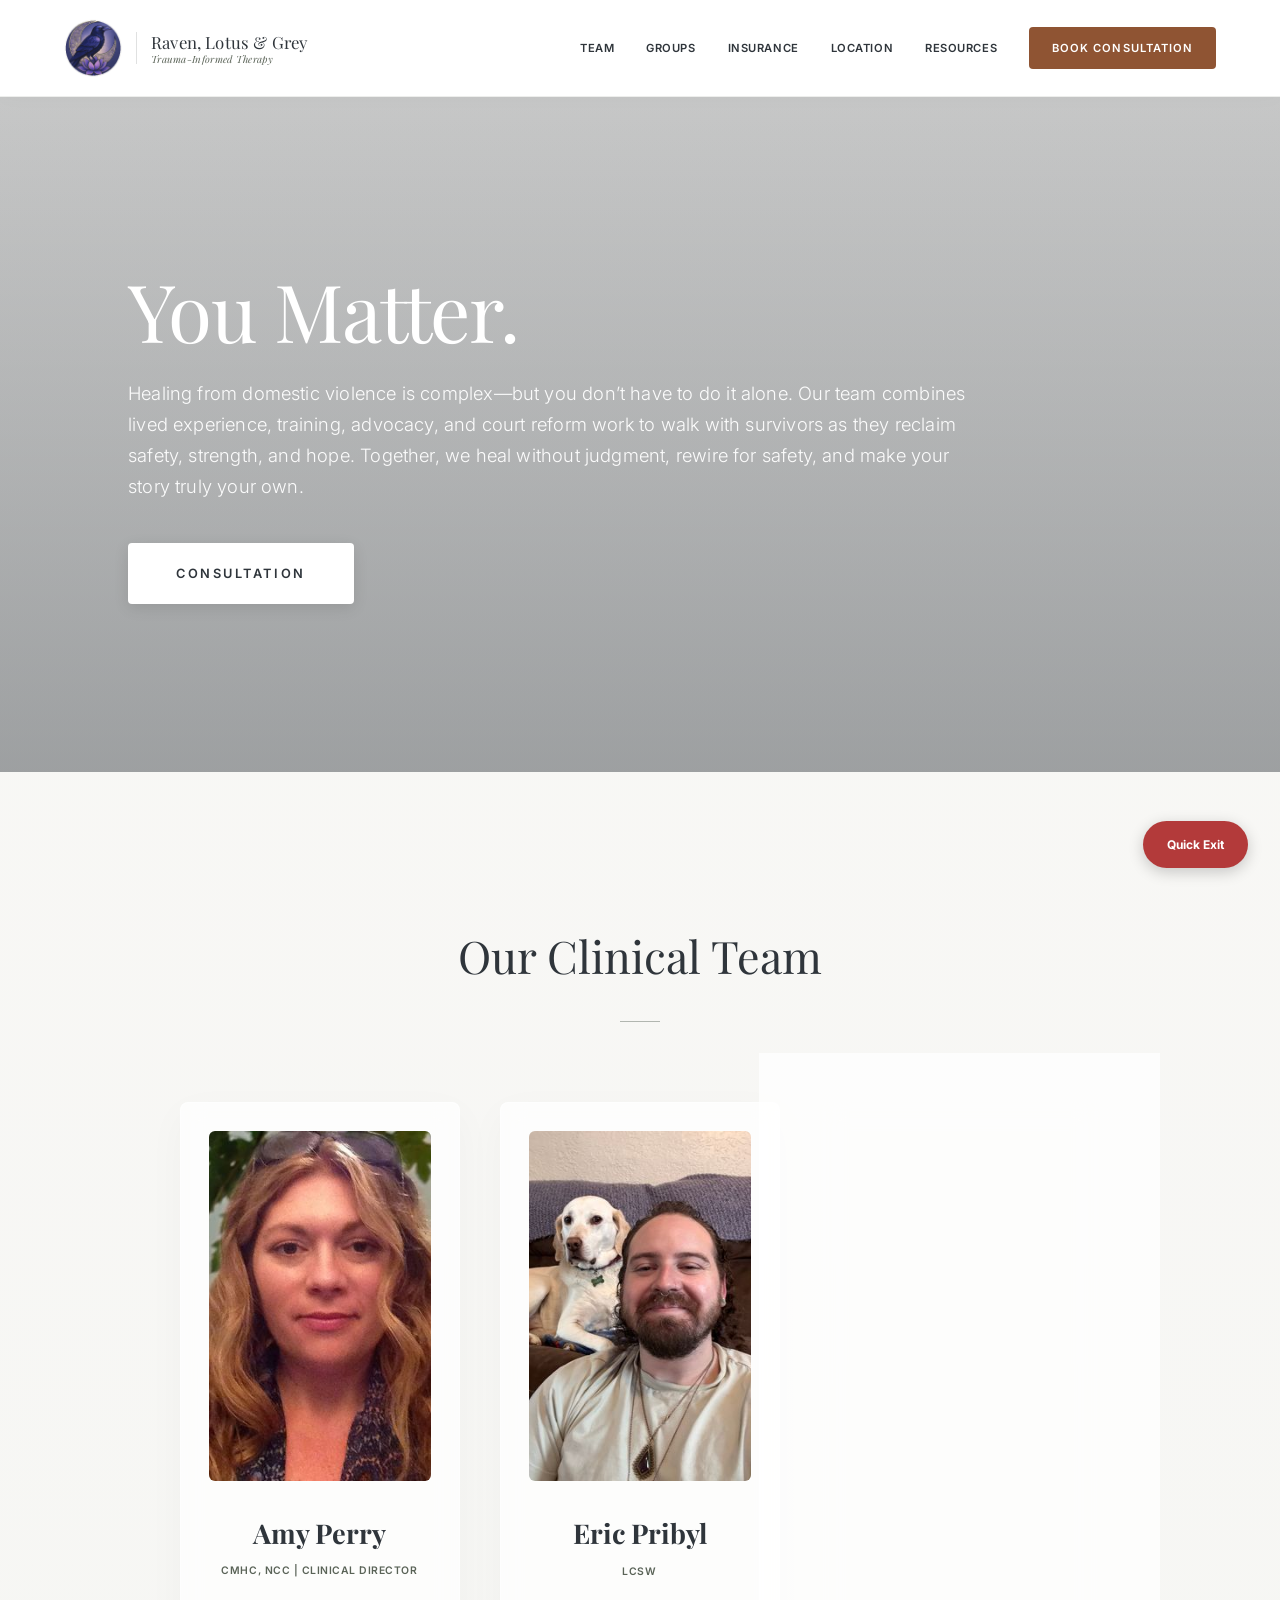
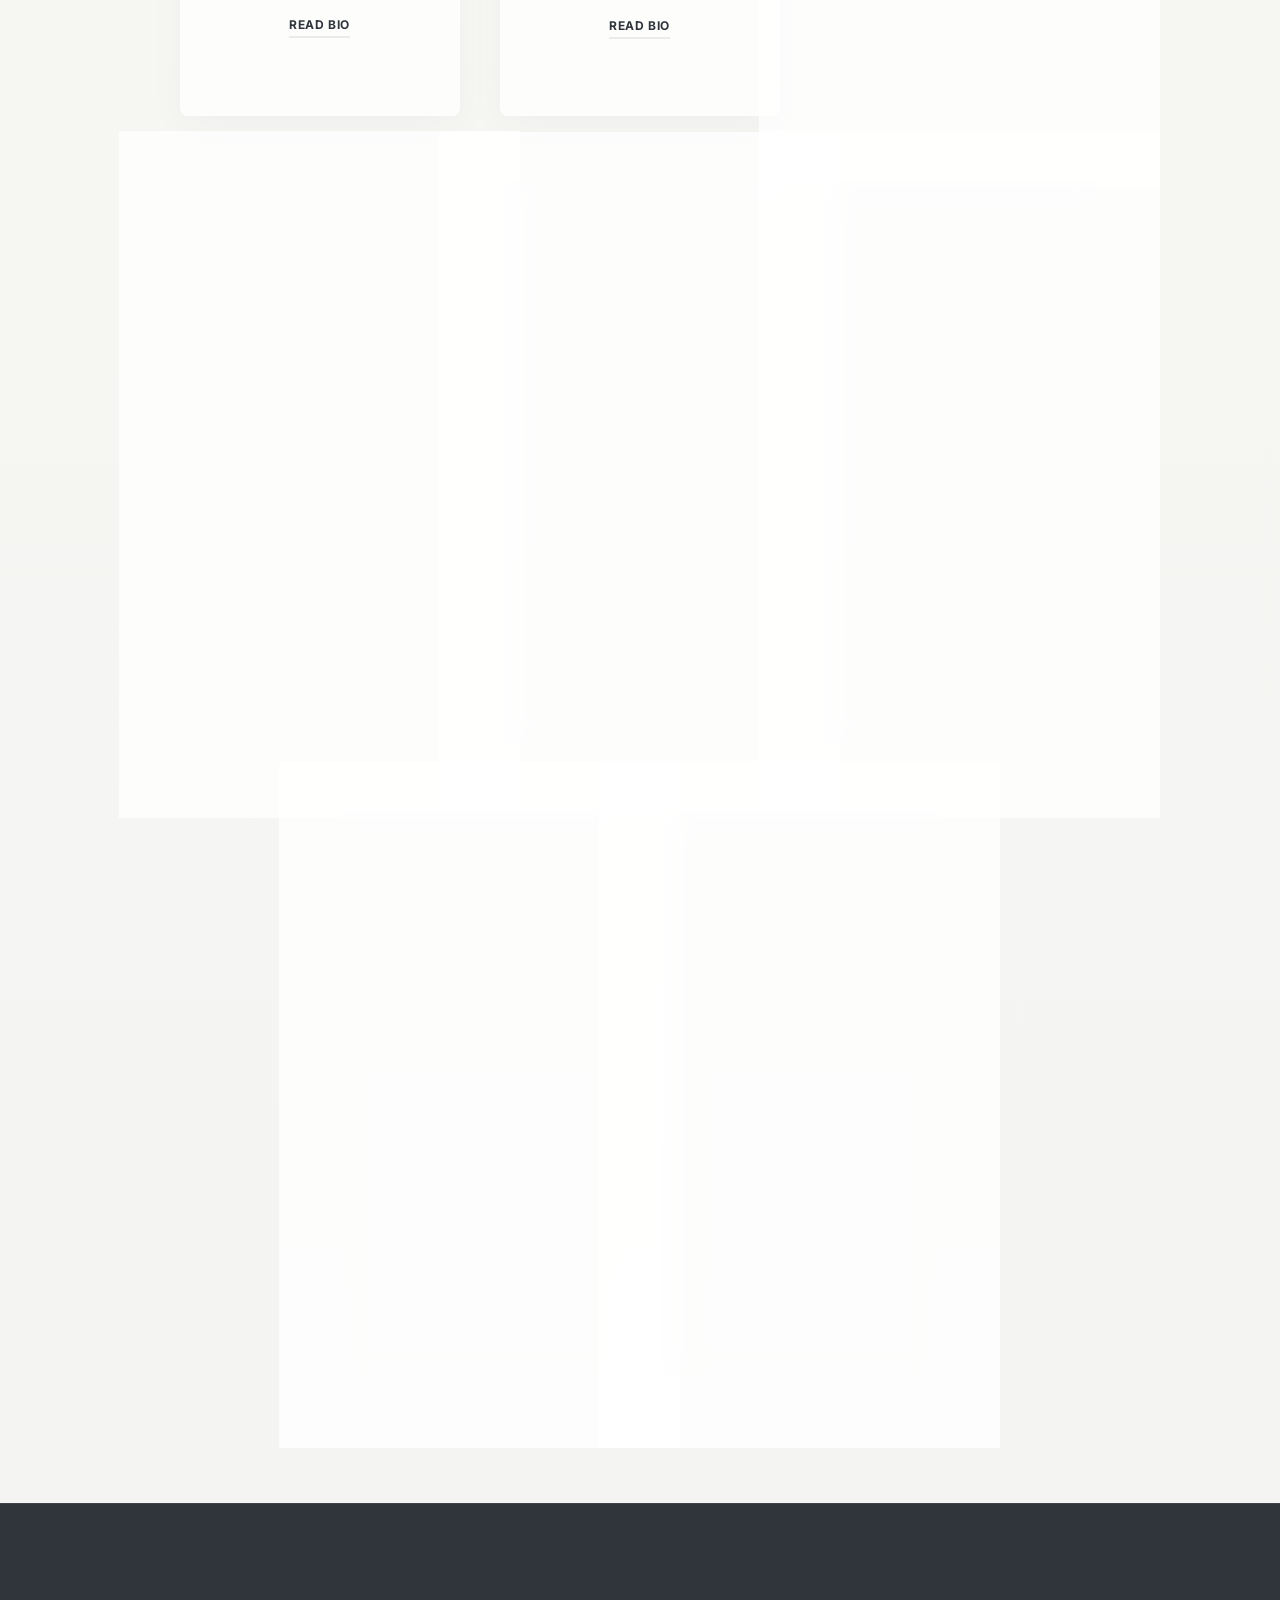
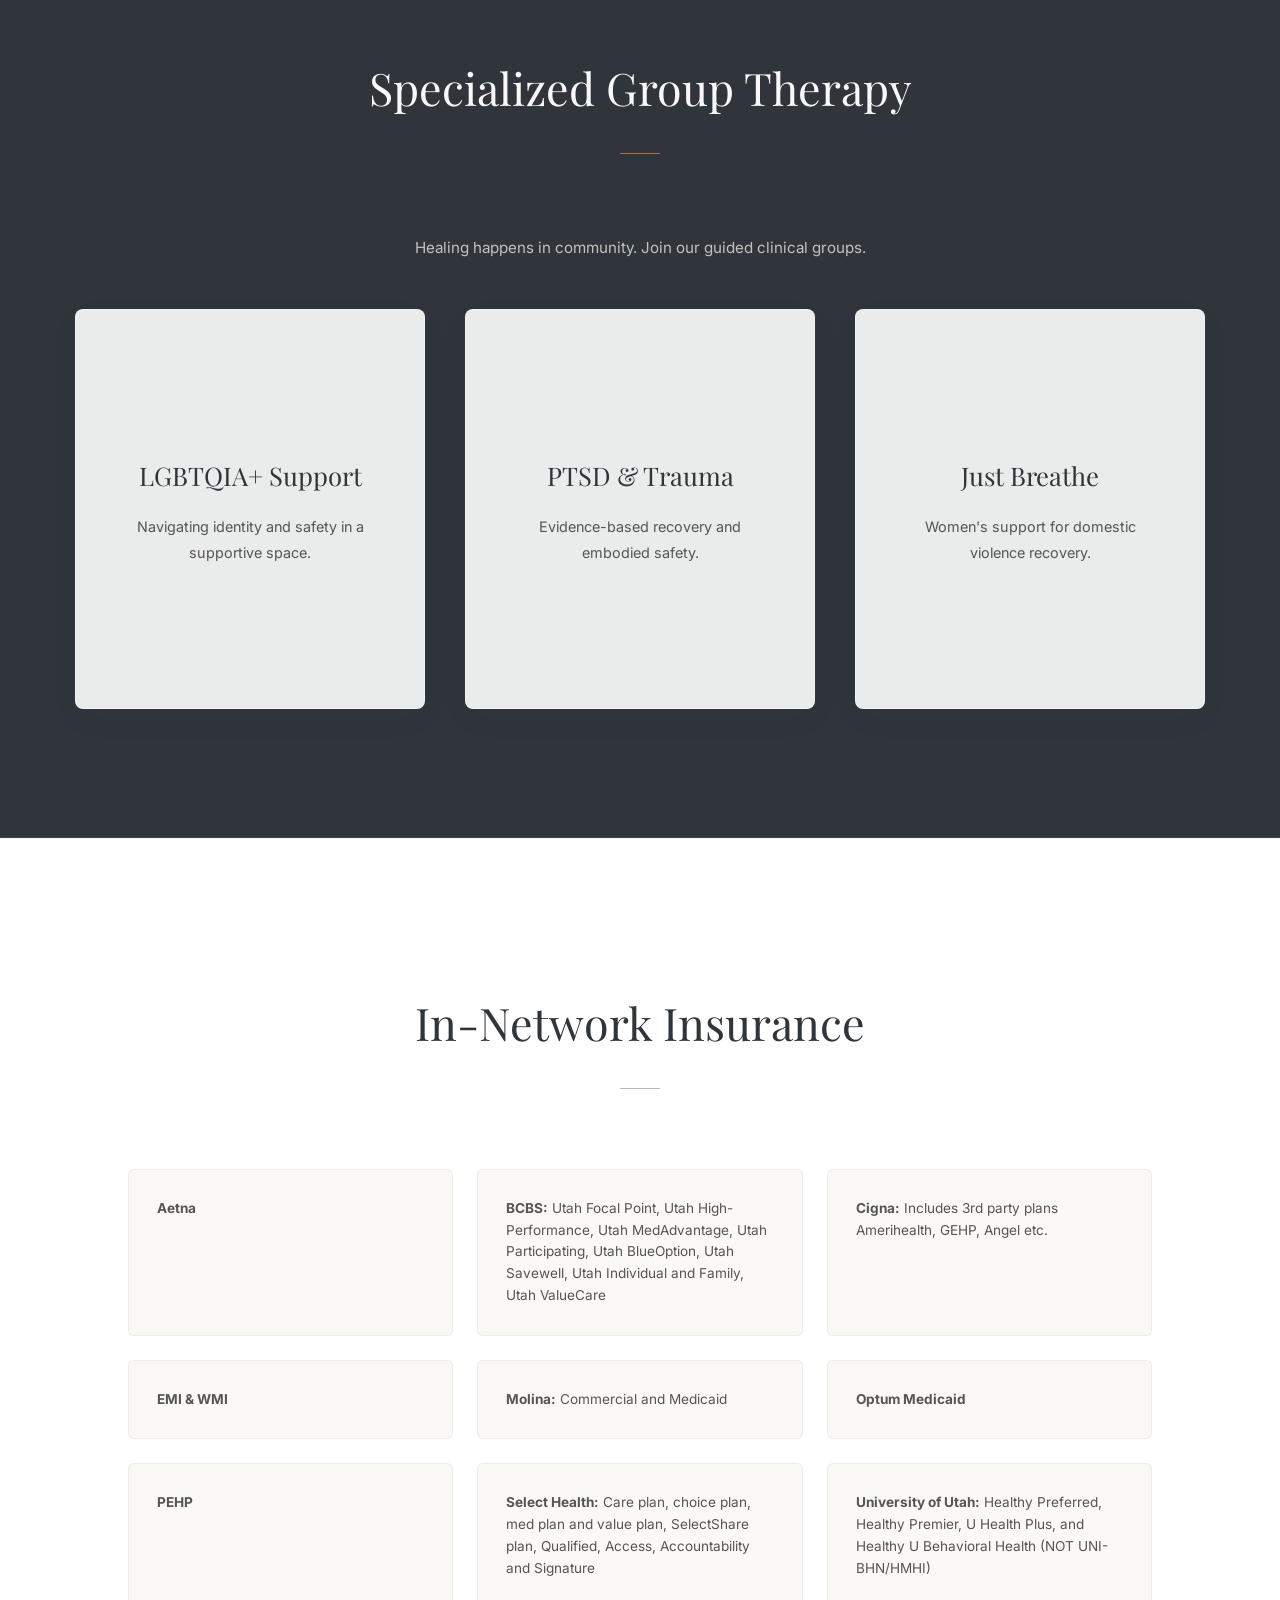
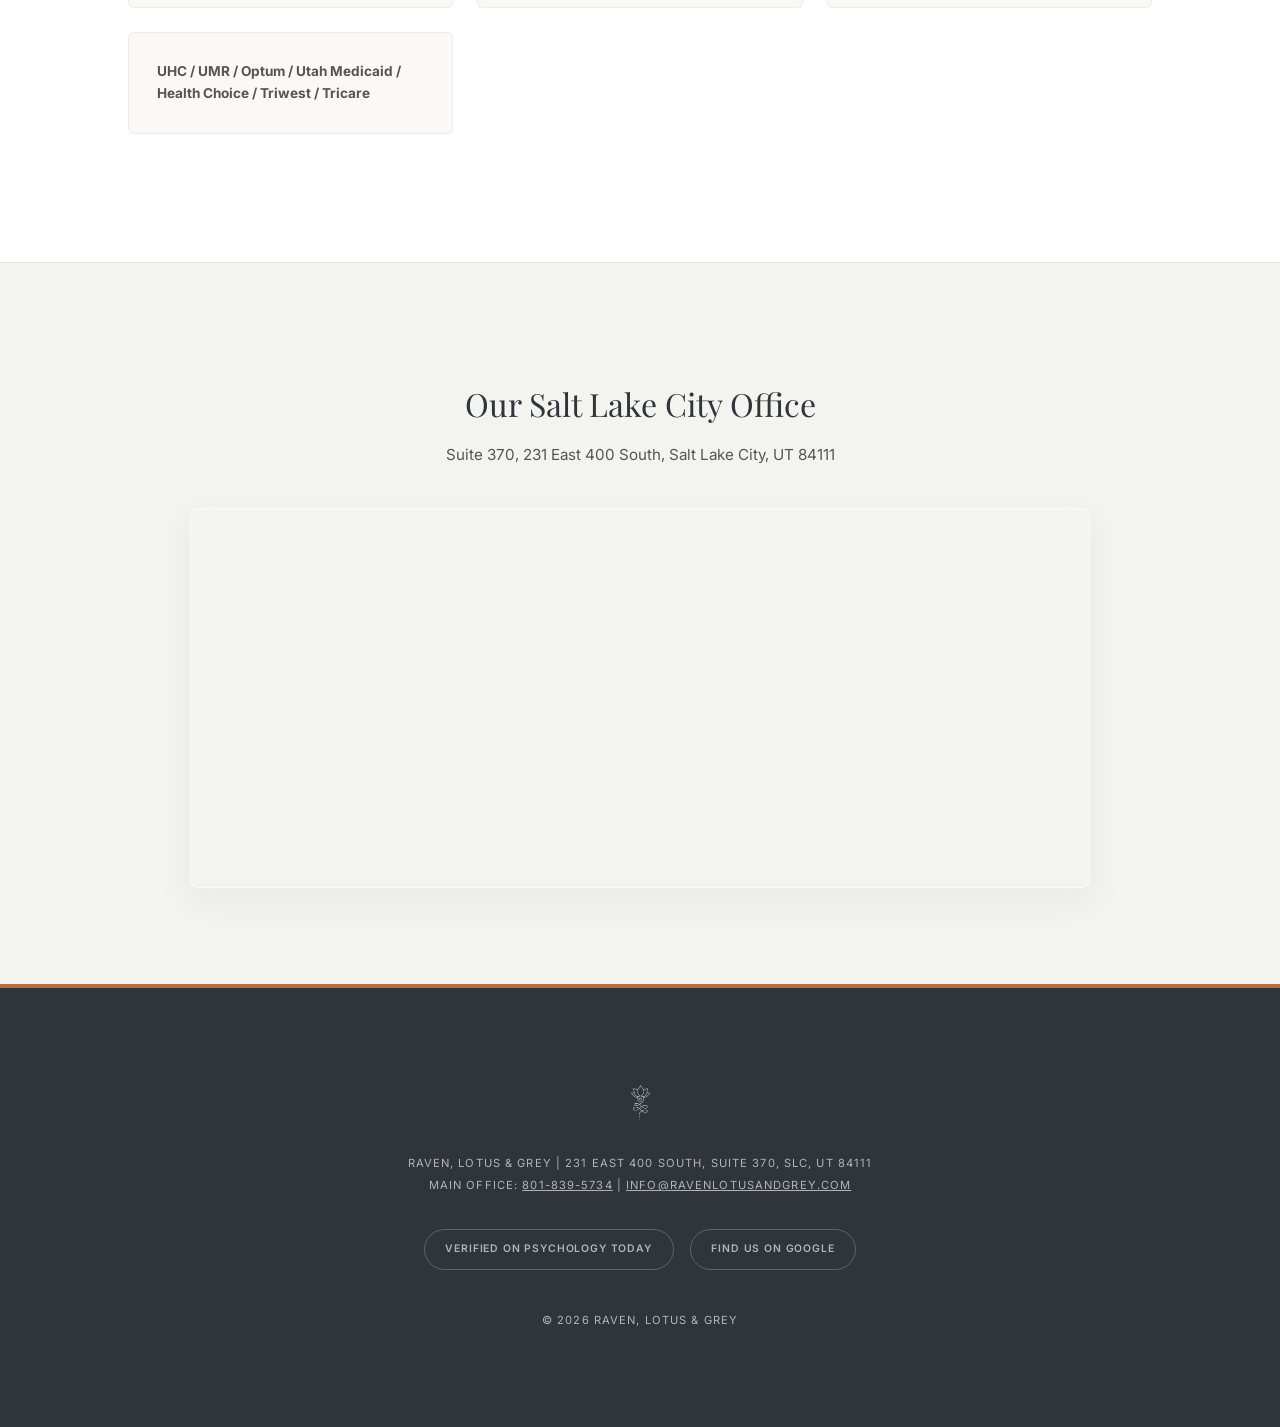
==== commit bebb5e33: "Update favicon link in index.html" ====
--- a/index.html
+++ b/index.html
@@ -11,7 +11,7 @@
     <meta property="og:url" content="https://ravenlotusandgrey.com/">
     <meta property="og:image" content="https://ravenlotusandgrey.com/logo.png">
     <title>Raven, Lotus & Grey | Trauma-Informed Healing Salt Lake City</title>
-    <link rel="icon" type="image/png" href="logo.png">
+    <link rel="icon" type="image/png" href="favicon-lotus.png">
     <link rel="preconnect" href="https://fonts.googleapis.com">
     <link rel="preconnect" href="https://fonts.gstatic.com" crossorigin>
     <link href="https://fonts.googleapis.com/css2?family=Inter:wght@300;400;500;600&family=Playfair+Display:ital,wght@0,400;0,500;1,400&display=swap" rel="stylesheet">
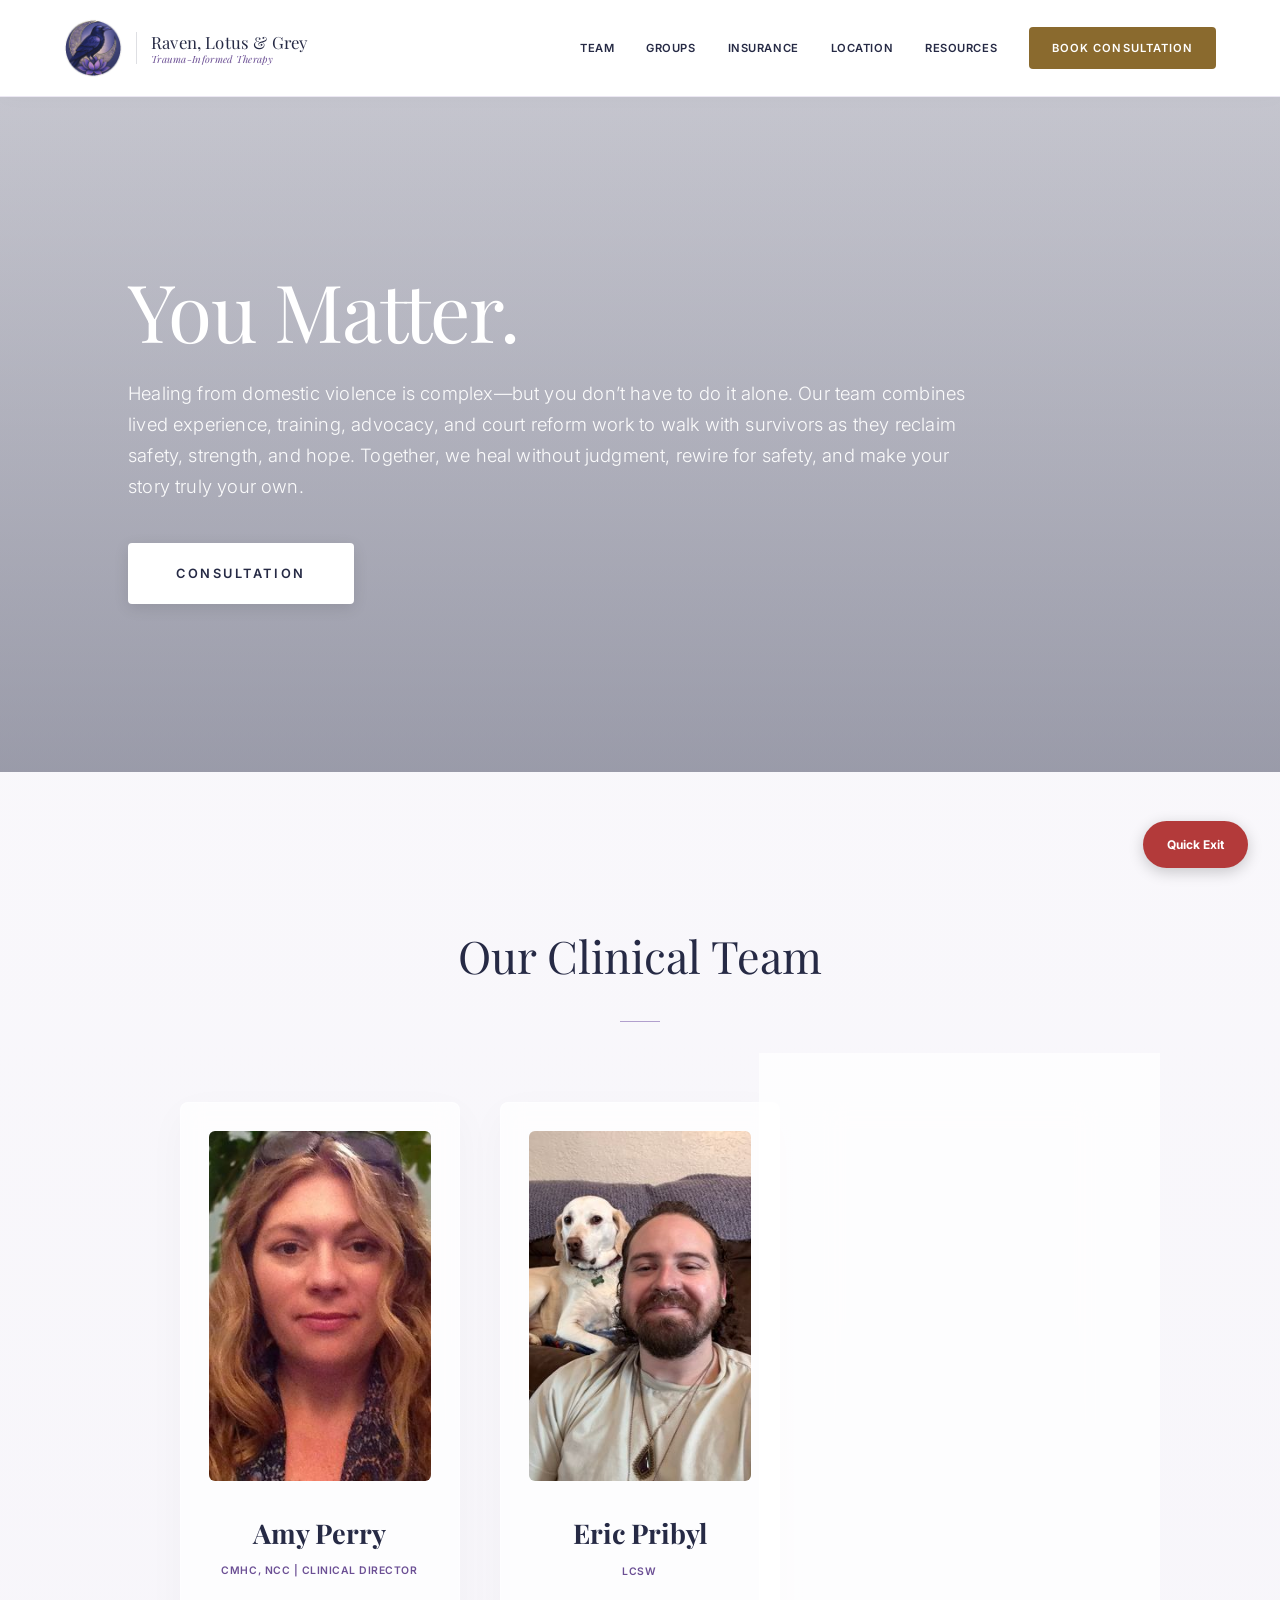
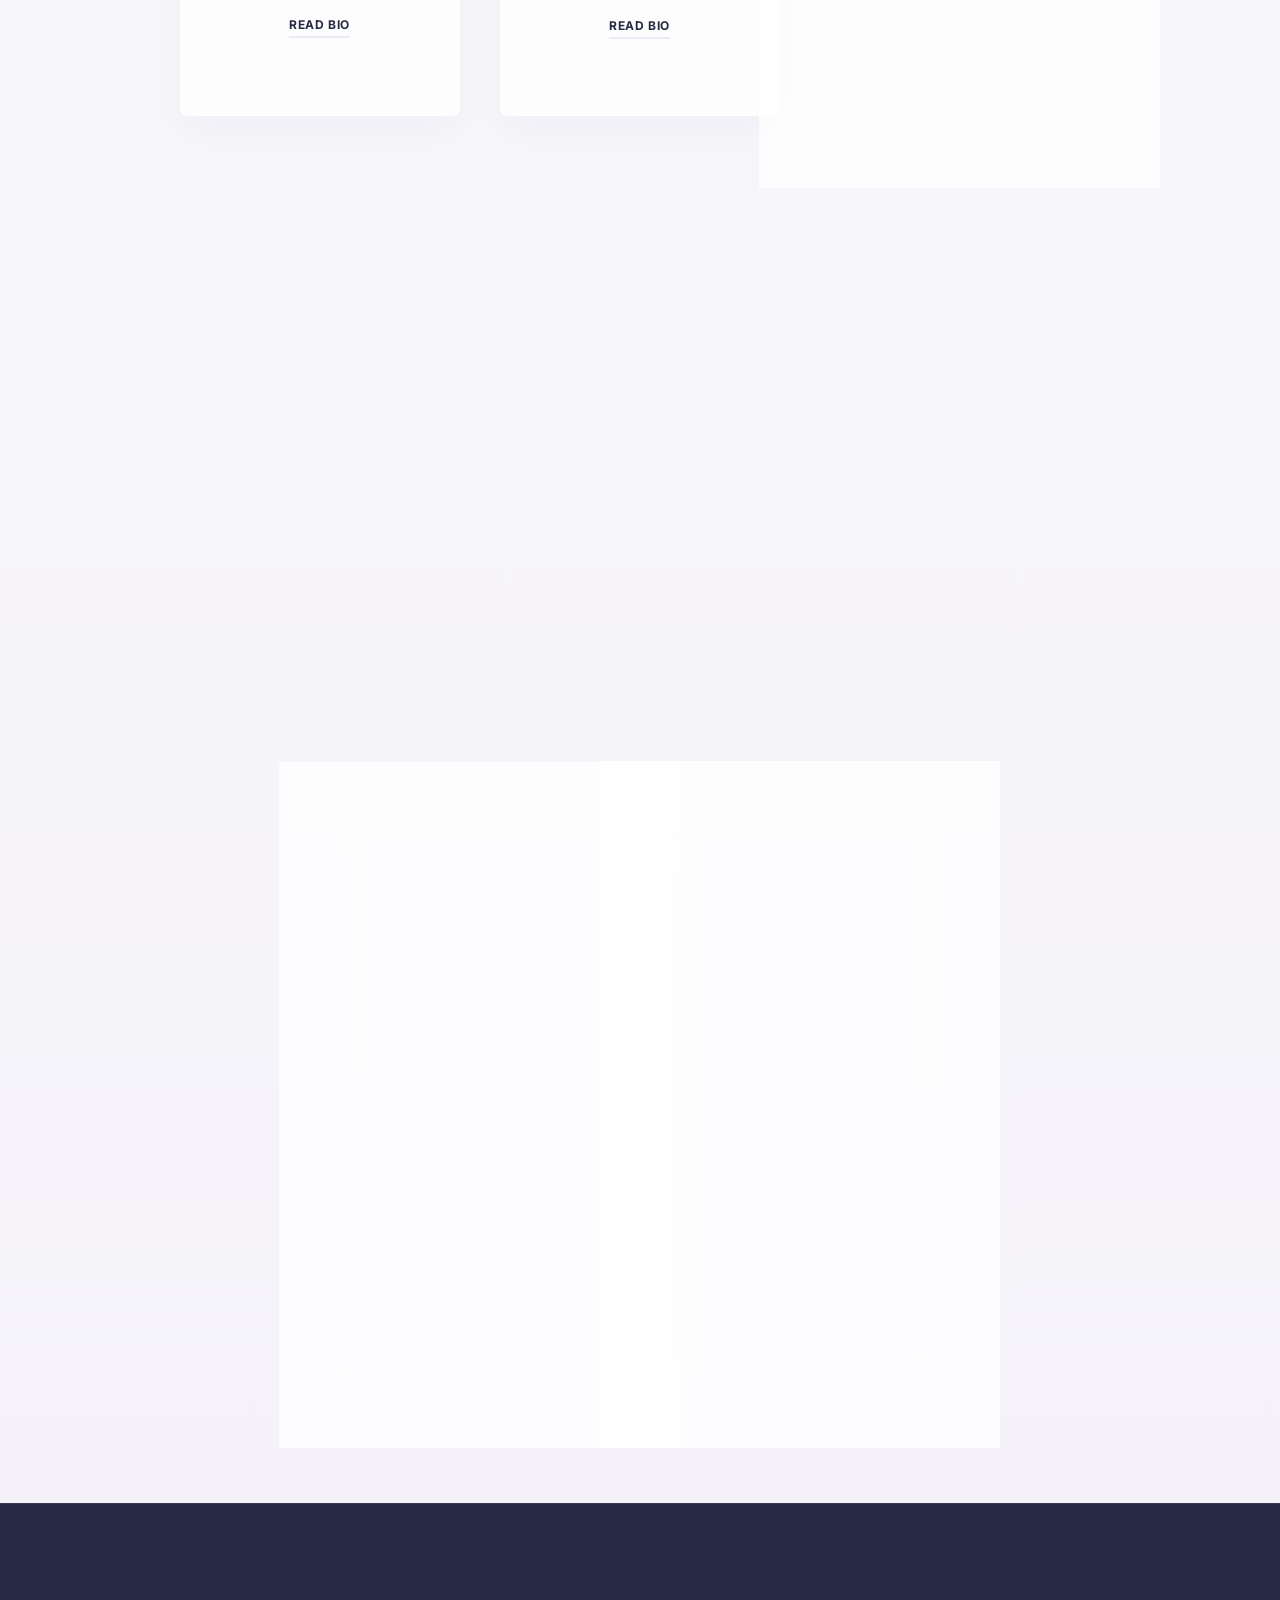
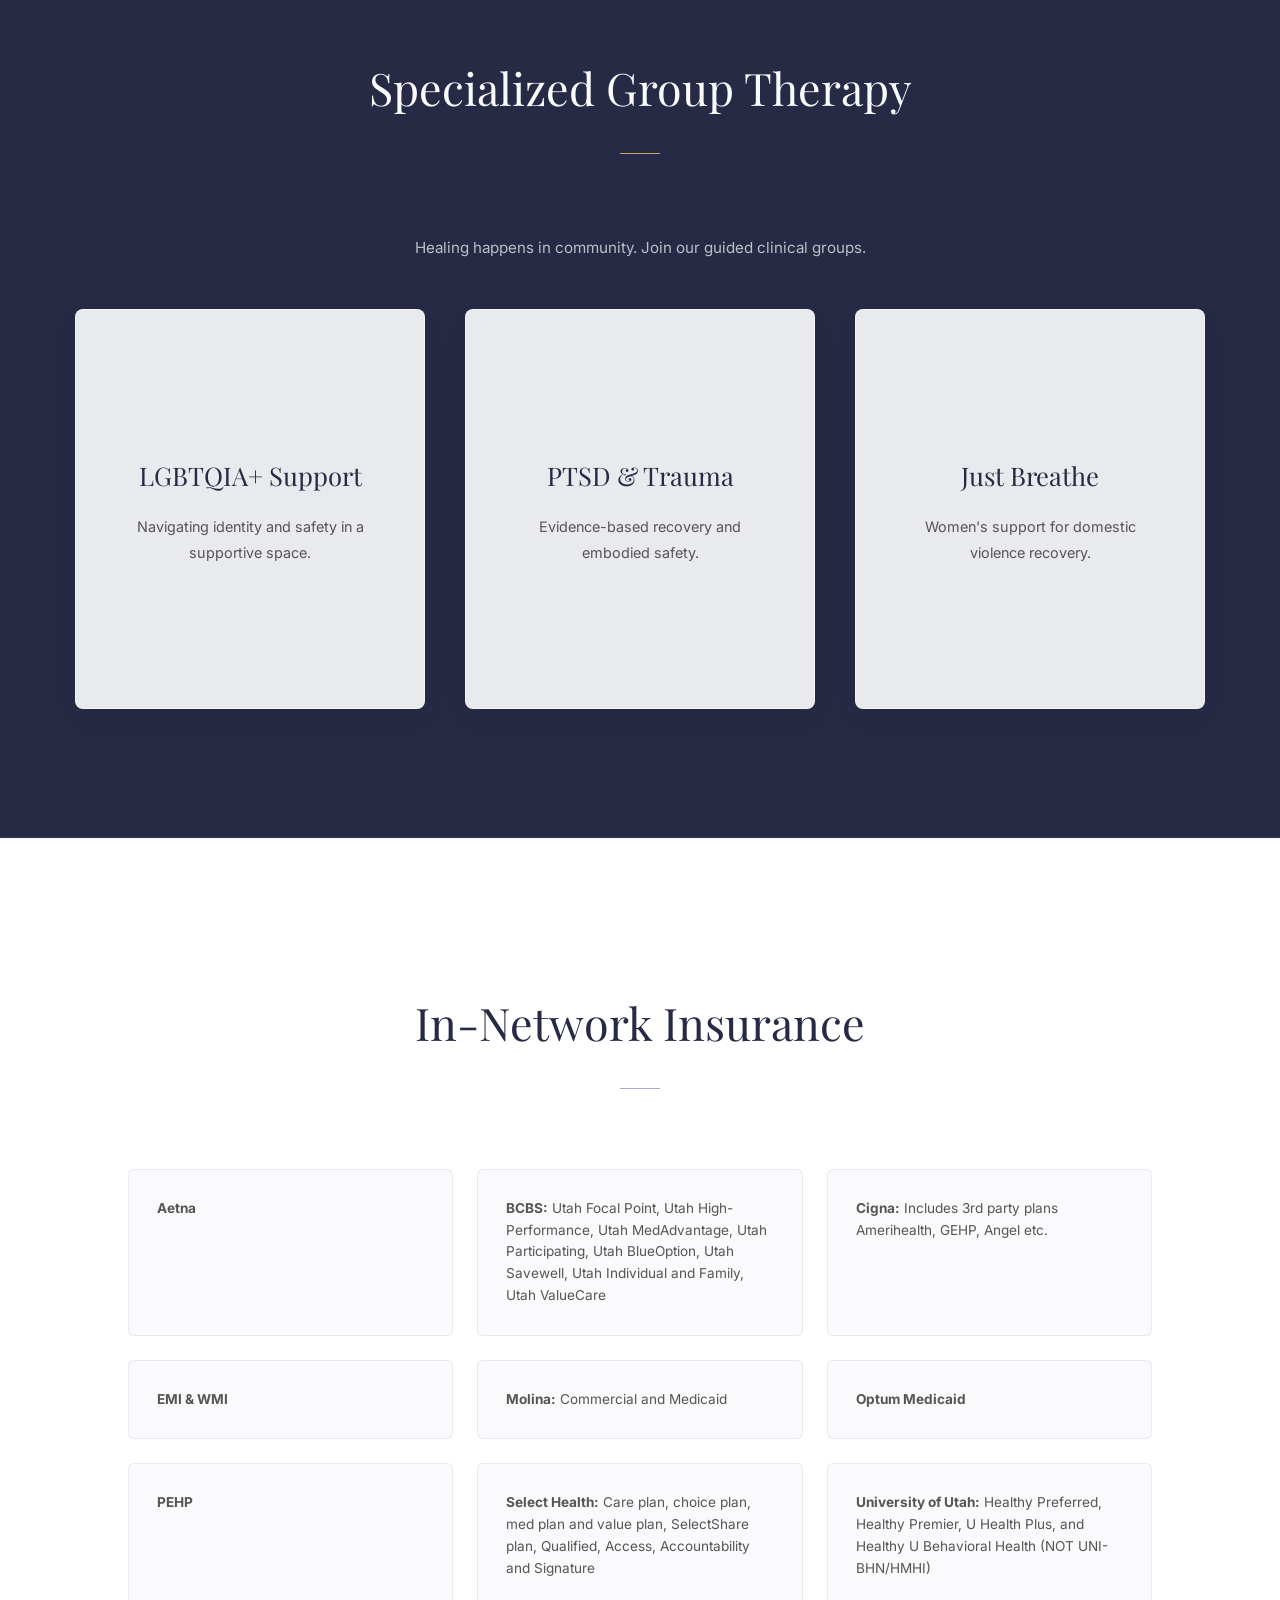
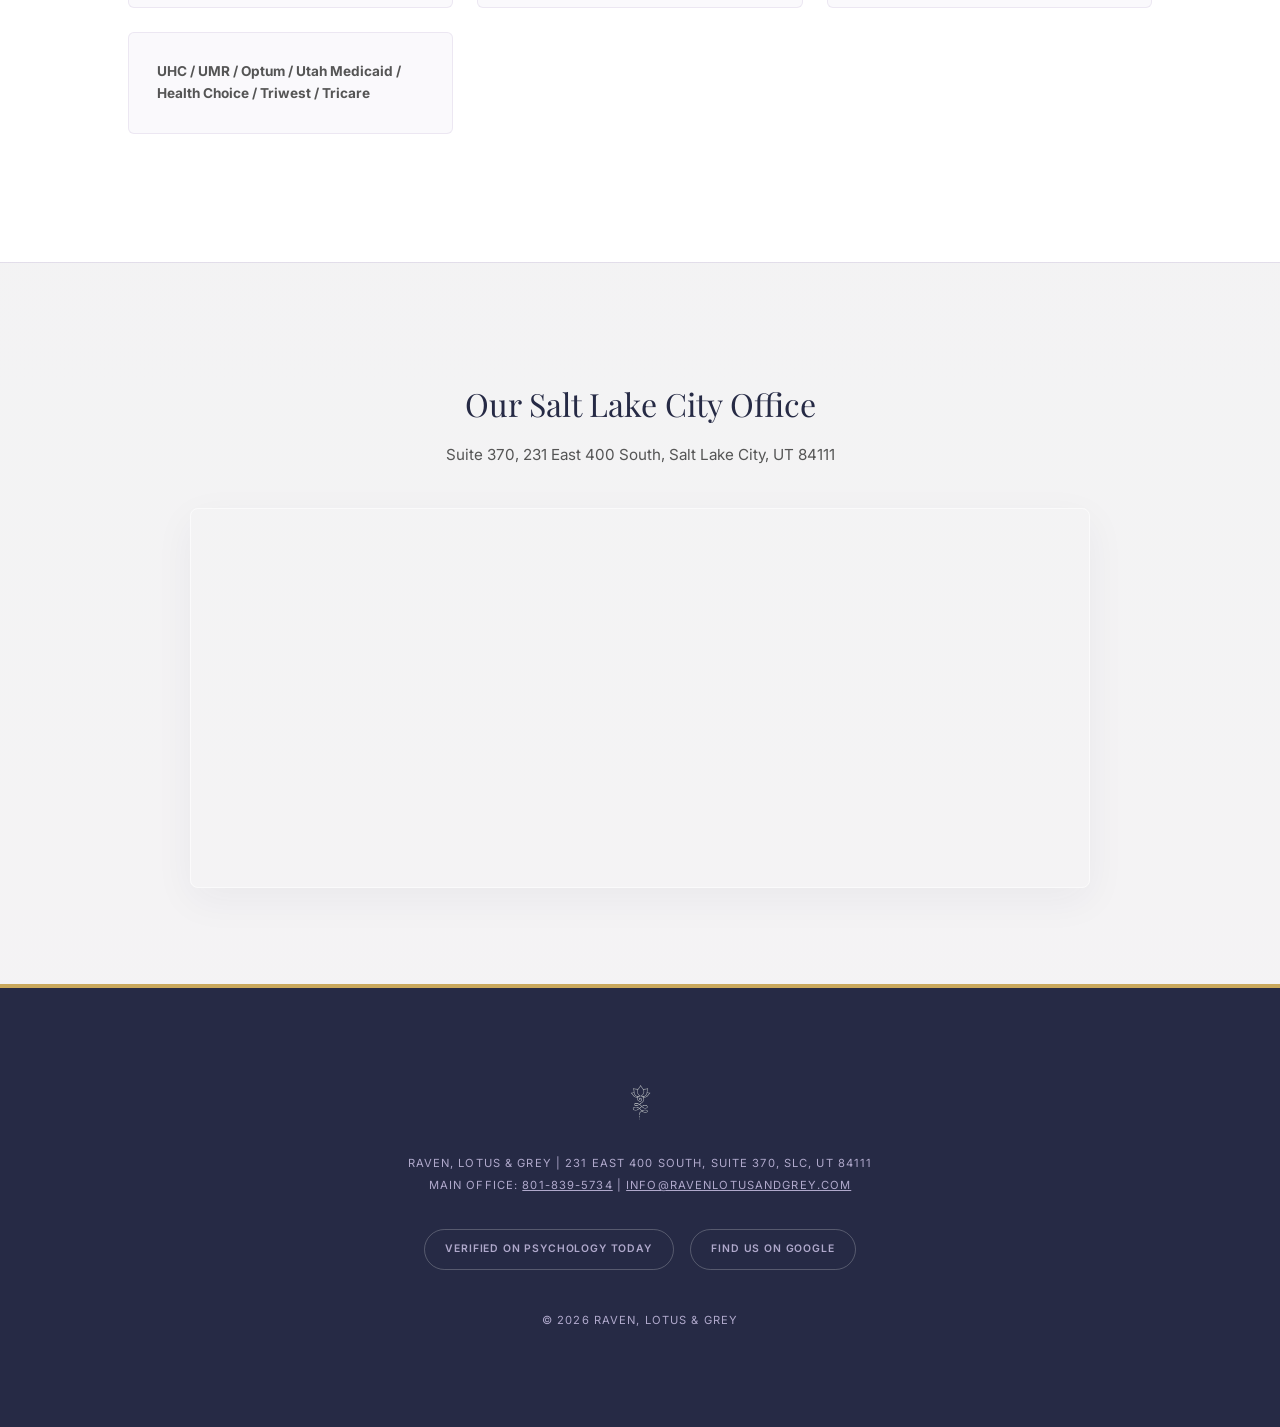
==== commit 48c91281: "Update index.html" ====
--- a/index.html
+++ b/index.html
@@ -46,13 +46,13 @@
     </script>
     <style>
         :root {
-            --rlg-slate: #2F353B;
-            --rlg-moss: #848D82;
-            --rlg-moss-text: #5A6357;
-            --rlg-clay: #B76E43;
-            --rlg-clay-dark: #8F5433;
-            --rlg-cream: #F9F8F6;
-            --rlg-mist: #EAECE9;
+            --rlg-slate: #262A45;
+            --rlg-moss: #8366AF;
+            --rlg-moss-text: #6B4F94;
+            --rlg-clay: #C9A85C;
+            --rlg-clay-dark: #8A6A2E;
+            --rlg-cream: #FAF9FC;
+            --rlg-mist: #EDEAF3;
             --white: #ffffff;
             --transition: all 0.5s cubic-bezier(0.165, 0.84, 0.44, 1);
         }
@@ -61,7 +61,7 @@
 
         body {
             font-family: 'Inter', sans-serif;
-            background: linear-gradient(180deg, var(--rlg-cream) 0%, #F4F5F2 50%, var(--rlg-cream) 100%);
+            background: linear-gradient(180deg, var(--rlg-cream) 0%, #F5F3F9 50%, var(--rlg-cream) 100%);
             color: var(--rlg-slate);
             line-height: 1.8;
             scroll-behavior: smooth;
@@ -81,12 +81,12 @@
         nav {
             padding: 1.2rem 5%; display: flex; justify-content: space-between; align-items: center;
             background: var(--white);
-            border-bottom: 1px solid rgba(132, 141, 130, 0.15); position: sticky; top: 0; z-index: 1000;
-            box-shadow: 0 2px 20px rgba(47, 53, 59, 0.02);
+            border-bottom: 1px solid rgba(131, 102, 175, 0.15); position: sticky; top: 0; z-index: 1000;
+            box-shadow: 0 2px 20px rgba(38, 42, 69, 0.02);
         }
         .nav-logo-container { display: flex; align-items: center; gap: 14px; text-decoration: none; }
         .logo-img { height: 58px; width: auto; }
-        .nav-divider { width: 1px; height: 32px; background: rgba(47, 53, 59, 0.15); flex-shrink: 0; }
+        .nav-divider { width: 1px; height: 32px; background: rgba(38, 42, 69, 0.15); flex-shrink: 0; }
         .nav-brand-group { display: flex; flex-direction: column; line-height: 1.2; }
         .nav-brand { font-family: 'Playfair Display', serif; font-weight: 400; font-size: 1.05rem; color: var(--rlg-slate); letter-spacing: 0.01em; }
         .nav-tagline { font-family: 'Playfair Display', serif; font-style: italic; font-size: 0.62rem; color: var(--rlg-moss-text); letter-spacing: 0.03em; margin-top: 1px; }
@@ -119,7 +119,7 @@
         /* Hero */
         .hero {
             height: 75vh; display: flex; flex-direction: column; justify-content: center; padding: 0 10%;
-            background: linear-gradient(rgba(47, 53, 59, 0.25), rgba(47, 53, 59, 0.45)), url('https://images.unsplash.com/photo-1505118380757-91f5f5632de0?auto=format&fit=crop&q=80&w=2000');
+            background: linear-gradient(rgba(38, 42, 69, 0.25), rgba(38, 42, 69, 0.45)), url('https://images.unsplash.com/photo-1505118380757-91f5f5632de0?auto=format&fit=crop&q=80&w=2000');
             background-size: cover; background-position: center; color: white; position: relative;
         }
         .hero:focus { outline: none; }
@@ -139,10 +139,10 @@
         .clinician-card {
             width: calc(25% - 2.5rem); min-width: 280px; background: rgba(255, 255, 255, 0.75);
             backdrop-filter: blur(12px); -webkit-backdrop-filter: blur(12px); padding: 1.75rem; border-radius: 8px;
-            text-align: center; box-shadow: 0 12px 40px rgba(47, 53, 59, 0.03); border: 1px solid rgba(255, 255, 255, 0.5);
+            text-align: center; box-shadow: 0 12px 40px rgba(38, 42, 69, 0.03); border: 1px solid rgba(255, 255, 255, 0.5);
             transition: var(--transition);
         }
-        .clinician-card:hover { transform: translateY(-5px); background: rgba(255, 255, 255, 0.9); box-shadow: 0 20px 50px rgba(47, 53, 59, 0.07); border-color: rgba(132, 141, 130, 0.25); }
+        .clinician-card:hover { transform: translateY(-5px); background: rgba(255, 255, 255, 0.9); box-shadow: 0 20px 50px rgba(38, 42, 69, 0.07); border-color: rgba(131, 102, 175, 0.25); }
 
         .img-container { width: 100%; height: 350px; overflow: hidden; margin-bottom: 1.75rem; display: flex; align-items: center; justify-content: center; background: rgba(250, 249, 246, 0.8); border-radius: 6px; }
         .clinician-img { width: 100%; height: 100%; object-fit: cover; object-position: 50% 22%; transition: var(--transition); }
@@ -165,28 +165,28 @@
         .group-card-inner { position: relative; width: 100%; height: 100%; text-align: center; transition: transform 0.8s cubic-bezier(0.165, 0.84, 0.44, 1); transform-style: preserve-3d; }
         .group-card:hover .group-card-inner, .group-card.flipped .group-card-inner { transform: rotateY(180deg); }
         .group-card:focus-visible { outline: 2px solid var(--rlg-clay); outline-offset: 4px; border-radius: 8px; }
-        .group-card-front, .group-card-back { position: absolute; width: 100%; height: 100%; backface-visibility: hidden; border-radius: 8px; display: flex; flex-direction: column; align-items: center; justify-content: center; padding: 2.5rem; box-shadow: 0 10px 35px rgba(47, 53, 59, 0.03); }
+        .group-card-front, .group-card-back { position: absolute; width: 100%; height: 100%; backface-visibility: hidden; border-radius: 8px; display: flex; flex-direction: column; align-items: center; justify-content: center; padding: 2.5rem; box-shadow: 0 10px 35px rgba(38, 42, 69, 0.03); }
         .group-card-front { background: rgba(255, 255, 255, 0.9); backdrop-filter: blur(12px); -webkit-backdrop-filter: blur(12px); border: 1px solid rgba(255, 255, 255, 0.5); }
-        .group-card-back { background-color: var(--rlg-slate); color: var(--rlg-cream); transform: rotateY(180deg); border: 1px solid rgba(183, 110, 67, 0.35); }
+        .group-card-back { background-color: var(--rlg-slate); color: var(--rlg-cream); transform: rotateY(180deg); border: 1px solid rgba(201, 168, 92, 0.35); }
         .group-card h3 { font-family: 'Playfair Display', serif; font-size: 1.6rem; margin-bottom: 1rem; font-weight: 400; }
         .group-inquire-btn { margin-top: 2rem; padding: 0.9rem 2rem; border: 1px solid var(--rlg-cream); color: var(--rlg-cream); text-decoration: none; font-size: 0.7rem; text-transform: uppercase; letter-spacing: 0.15em; font-weight: 600; border-radius: 4px; transition: var(--transition); }
         .group-inquire-btn:hover { background: var(--rlg-cream); color: var(--rlg-slate); transform: translateY(-1px); }
 
         /* Insurance */
-        .ins-section { padding: 9rem 10% 8rem; background: var(--white); border-top: 1px solid rgba(132, 141, 130, 0.1); }
+        .ins-section { padding: 9rem 10% 8rem; background: var(--white); border-top: 1px solid rgba(131, 102, 175, 0.1); }
         .ins-grid { display: grid; grid-template-columns: repeat(auto-fit, minmax(280px, 1fr)); gap: 1.5rem; margin-top: 4rem; }
-        .ins-tag { border: 1px solid rgba(132, 141, 130, 0.12); padding: 1.75rem; font-size: 0.85rem; line-height: 1.6; color: #555; text-align: left; border-radius: 6px; background: #faf9f6; transition: var(--transition); }
-        .ins-tag:hover { border-color: var(--rlg-moss); background: var(--white); box-shadow: 0 5px 20px rgba(47, 53, 59, 0.02); }
+        .ins-tag { border: 1px solid rgba(131, 102, 175, 0.12); padding: 1.75rem; font-size: 0.85rem; line-height: 1.6; color: #555; text-align: left; border-radius: 6px; background: var(--rlg-cream); transition: var(--transition); }
+        .ins-tag:hover { border-color: var(--rlg-moss); background: var(--white); box-shadow: 0 5px 20px rgba(38, 42, 69, 0.02); }
 
         /* Location */
-        .office-location-container { background: rgba(234, 236, 233, 0.4); padding: 7rem 5% 6rem; border-top: 1px solid rgba(132, 141, 130, 0.15); text-align: center; }
+        .office-location-container { background: rgba(234, 236, 233, 0.4); padding: 7rem 5% 6rem; border-top: 1px solid rgba(131, 102, 175, 0.15); text-align: center; }
         .office-location-container h3 { font-family: 'Playfair Display', serif; font-size: 2rem; font-weight: 400; color: var(--rlg-slate); }
         .office-location-container p { font-size: 0.95rem; color: #555; margin-top: 0.5rem; }
-        .map-wrapper { max-width: 900px; margin: 2.5rem auto 0; border-radius: 8px; overflow: hidden; box-shadow: 0 12px 40px rgba(47, 53, 59, 0.05); border: 1px solid rgba(255, 255, 255, 0.6); height: 380px; }
+        .map-wrapper { max-width: 900px; margin: 2.5rem auto 0; border-radius: 8px; overflow: hidden; box-shadow: 0 12px 40px rgba(38, 42, 69, 0.05); border: 1px solid rgba(255, 255, 255, 0.6); height: 380px; }
         .map-iframe { width: 100%; height: 100%; border: none; }
 
         /* Modals */
-        .modal { display: none; position: fixed; z-index: 3000; left: 0; top: 0; width: 100%; height: 100%; background-color: rgba(47, 53, 59, 0.7); backdrop-filter: blur(8px); }
+        .modal { display: none; position: fixed; z-index: 3000; left: 0; top: 0; width: 100%; height: 100%; background-color: rgba(38, 42, 69, 0.7); backdrop-filter: blur(8px); }
         .modal-content { background-color: var(--rlg-cream); margin: 6% auto; padding: 4rem 3.5rem; border-radius: 12px; width: 85%; max-width: 800px; max-height: 78vh; overflow-y: auto; position: relative; box-shadow: 0 30px 70px rgba(0,0,0,0.25); border: 1px solid rgba(255,255,255,0.5); }
         .modal-content h2 { font-family: 'Playfair Display', serif; margin-bottom: 1.5rem; font-size: 2.2rem; }
         .close-modal {
@@ -199,16 +199,16 @@
         .bio-text { margin-bottom: 1.75rem; font-size: 0.98rem; color: #444; line-height: 1.85; }
 
         /* Footer */
-        footer { padding: 6rem 10%; background: var(--rlg-slate); color: #b1b5b9; text-align: center; font-size: 0.7rem; text-transform: uppercase; letter-spacing: 0.1em; border-top: 4px solid var(--rlg-clay); }
+        footer { padding: 6rem 10%; background: var(--rlg-slate); color: #B0A9CC; text-align: center; font-size: 0.7rem; text-transform: uppercase; letter-spacing: 0.1em; border-top: 4px solid var(--rlg-clay); }
         footer address { font-style: normal; line-height: 2; margin-bottom: 1rem; }
         .footer-logo { height: 38px; width: auto; margin-bottom: 1.5rem; opacity: 0.9; }
-        footer a { color: #b1b5b9; text-decoration: underline; }
+        footer a { color: #B0A9CC; text-decoration: underline; }
         footer a:hover { color: var(--white); }
         .trust-badges { display: flex; justify-content: center; gap: 1rem; flex-wrap: wrap; margin: 2rem 0 2.5rem; }
         .trust-badge {
             display: inline-block; border: 1px solid rgba(177, 181, 185, 0.35); padding: 0.65rem 1.3rem;
             border-radius: 50px; font-size: 0.65rem; letter-spacing: 0.08em; text-transform: uppercase;
-            font-weight: 600; color: #b1b5b9; text-decoration: none !important; transition: var(--transition);
+            font-weight: 600; color: #B0A9CC; text-decoration: none !important; transition: var(--transition);
         }
         .trust-badge:hover { border-color: var(--rlg-moss); color: var(--white); }
 
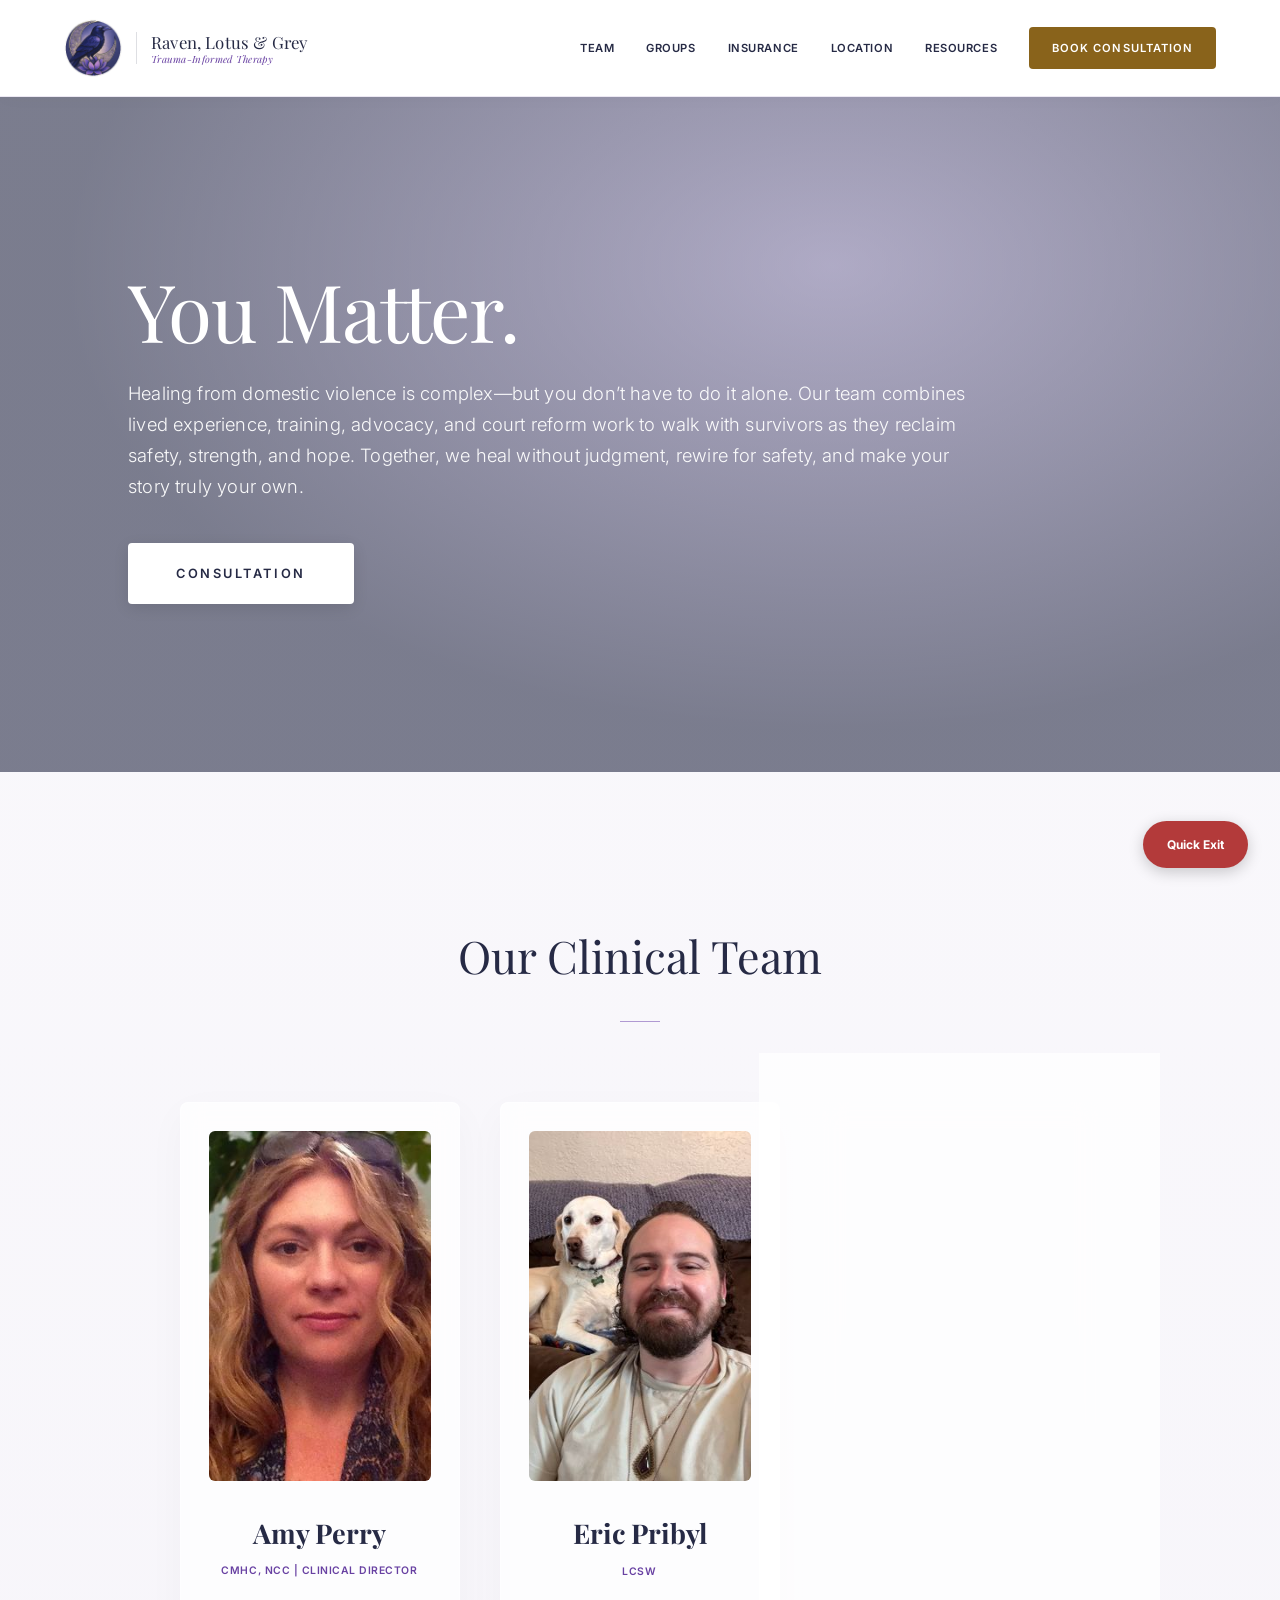
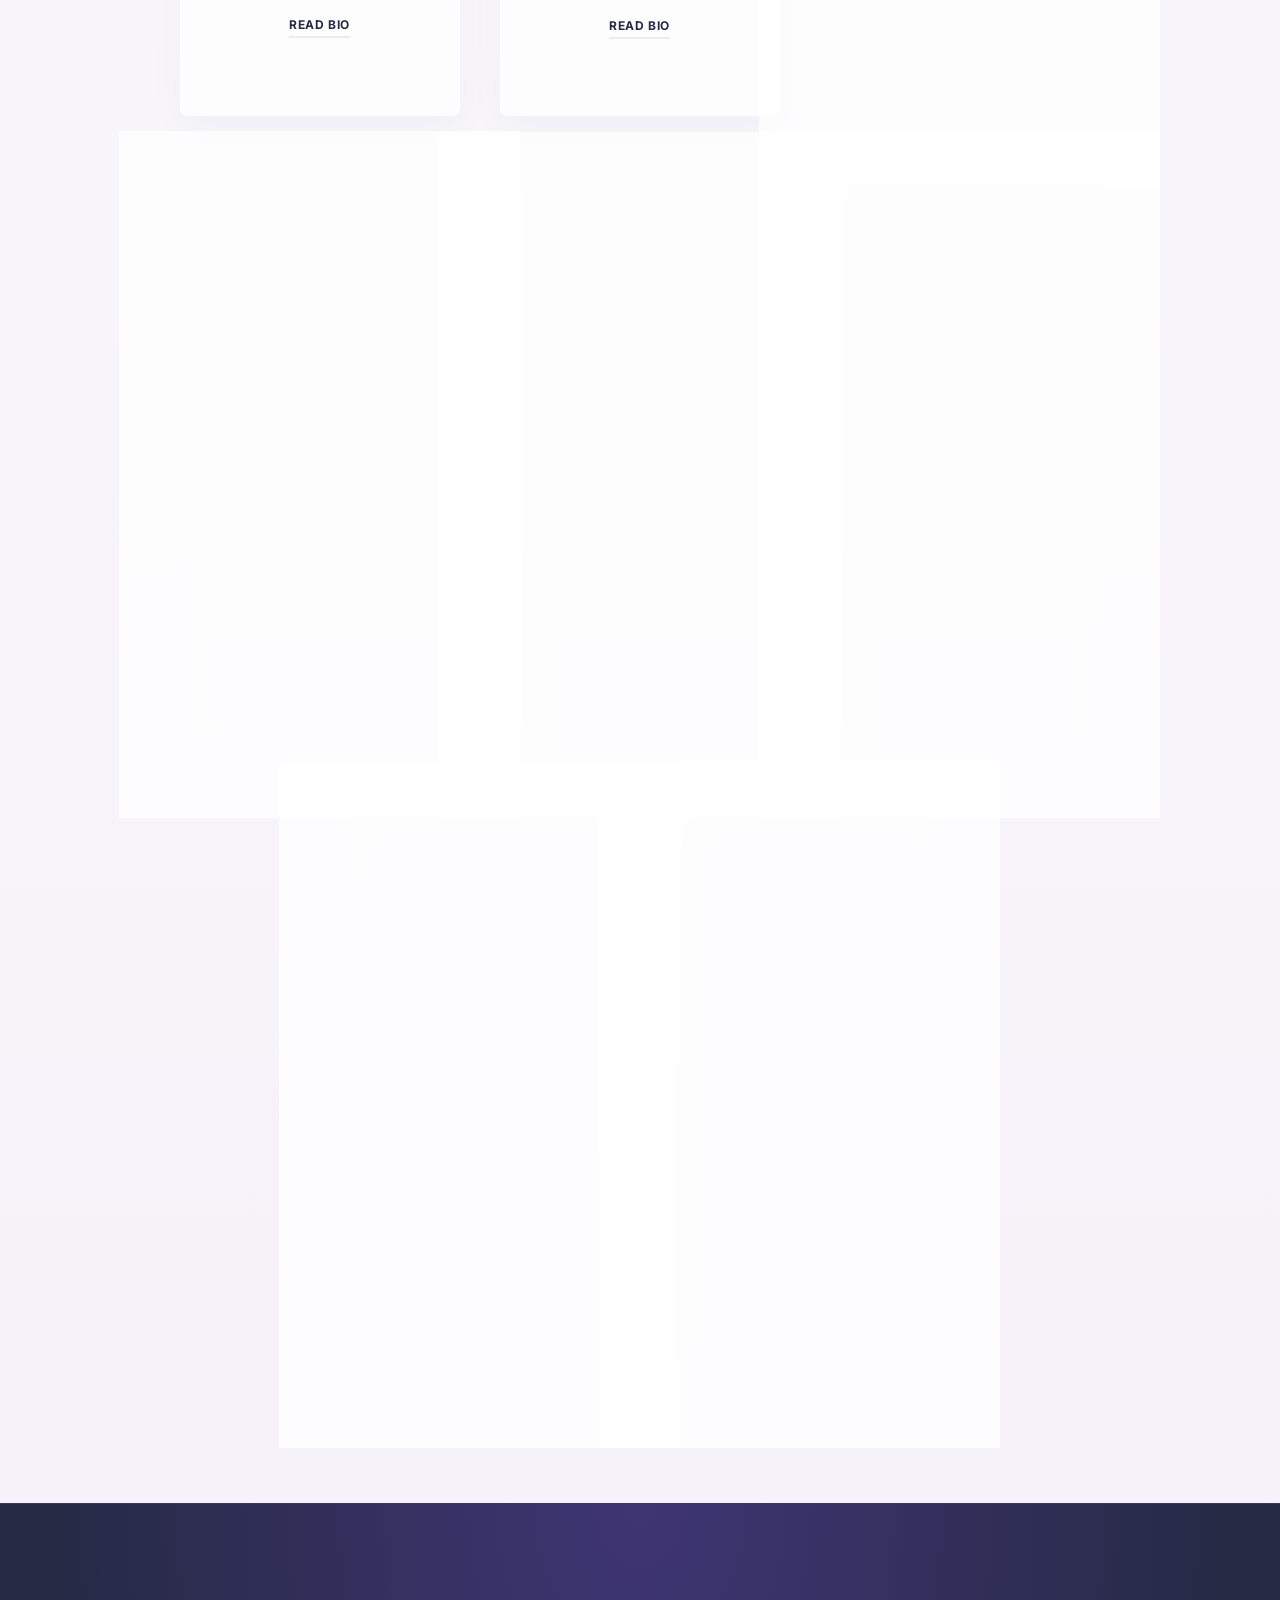
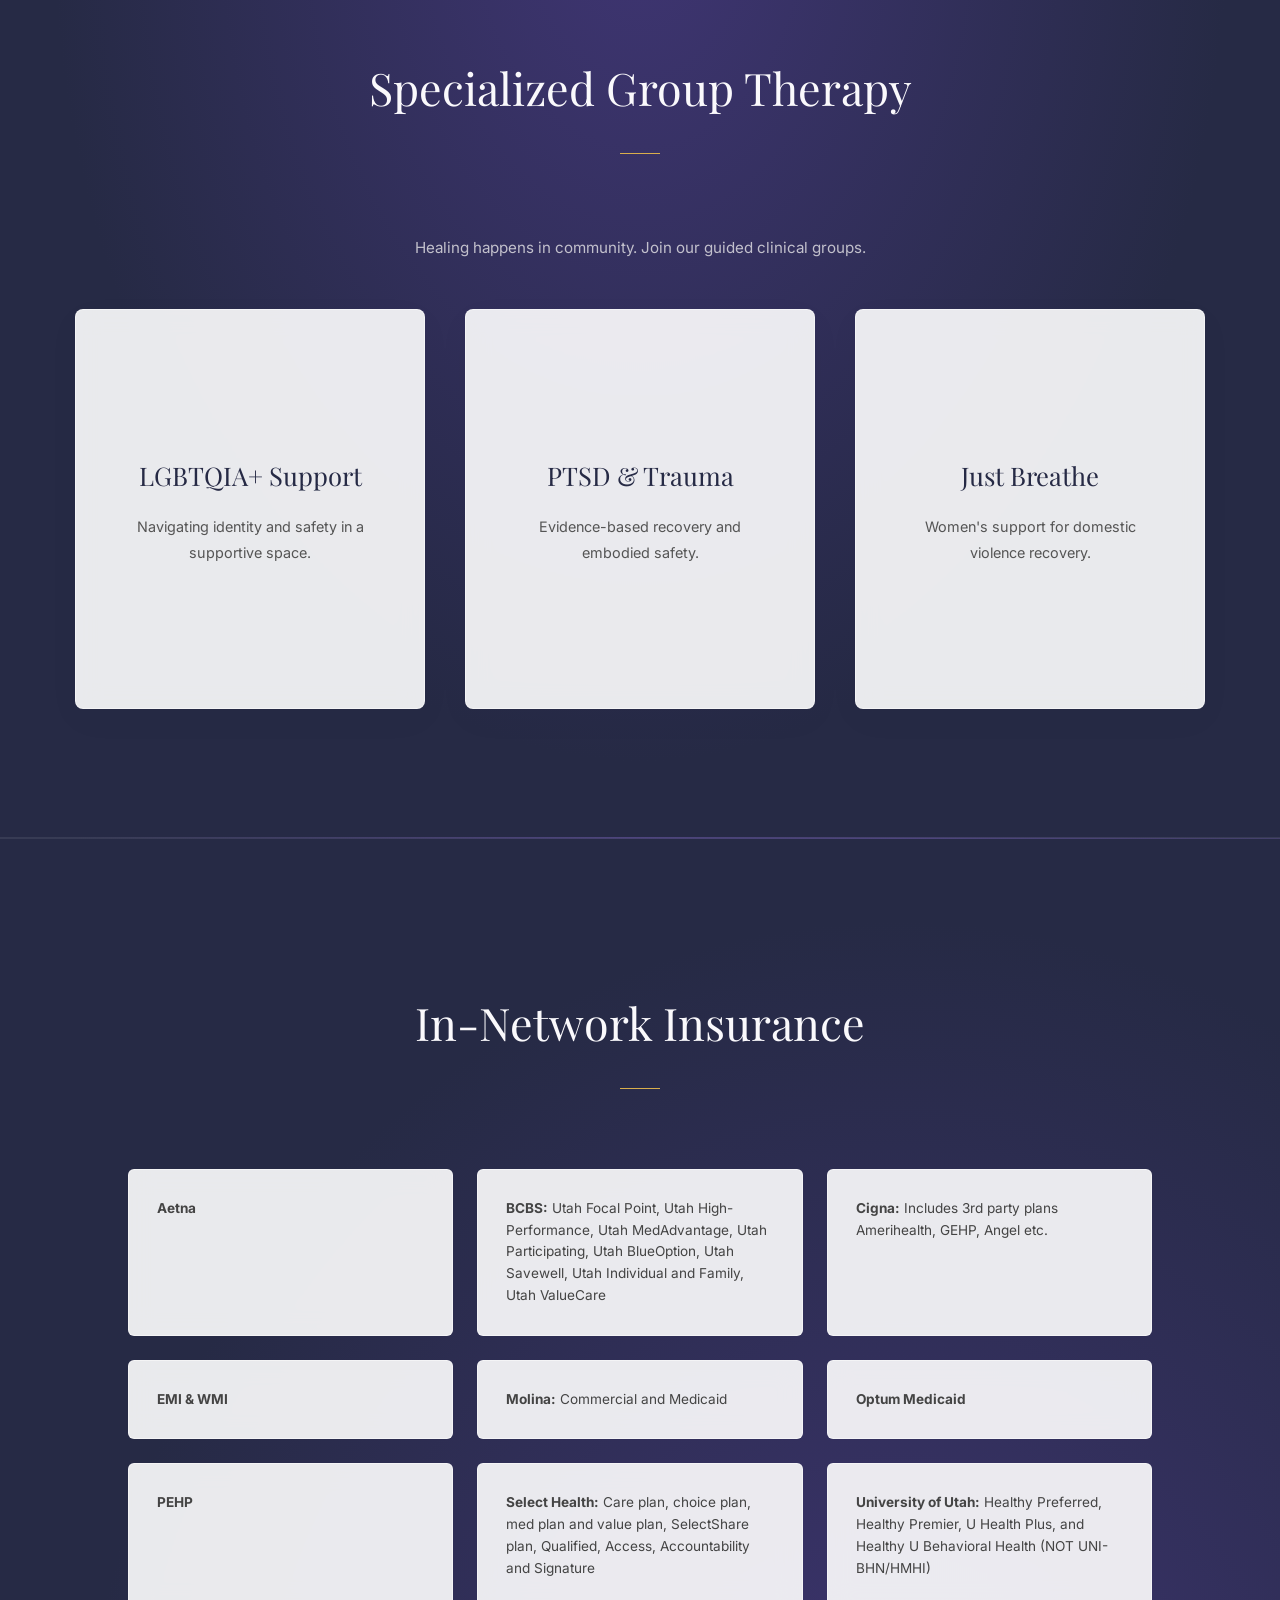
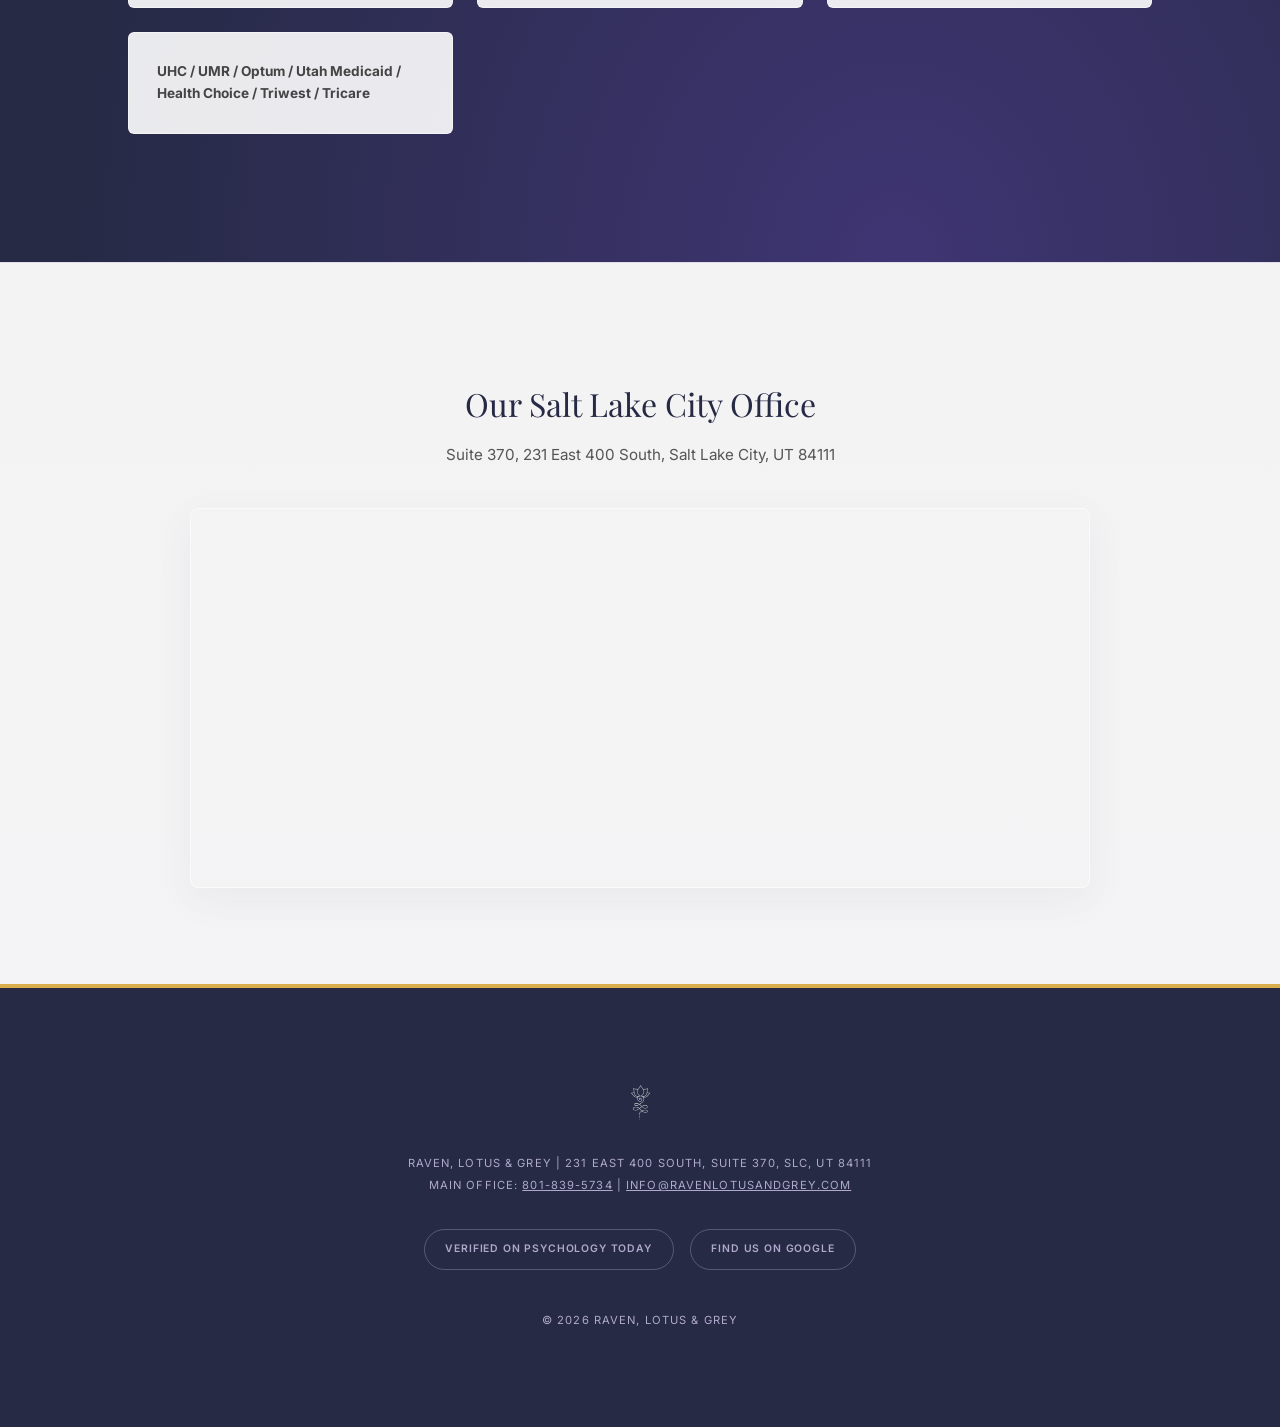
==== commit 0336cbef: "Update index.html" ====
--- a/index.html
+++ b/index.html
@@ -47,13 +47,14 @@
     <style>
         :root {
             --rlg-slate: #262A45;
-            --rlg-moss: #8366AF;
-            --rlg-moss-text: #6B4F94;
-            --rlg-clay: #C9A85C;
-            --rlg-clay-dark: #8A6A2E;
+            --rlg-moss: #815DB8;
+            --rlg-moss-text: #6841A2;
+            --rlg-clay: #D9AE4C;
+            --rlg-clay-dark: #89631B;
             --rlg-cream: #FAF9FC;
             --rlg-mist: #EDEAF3;
             --white: #ffffff;
+            --rlg-glow: #3f3573;
             --transition: all 0.5s cubic-bezier(0.165, 0.84, 0.44, 1);
         }
 
@@ -119,7 +120,7 @@
         /* Hero */
         .hero {
             height: 75vh; display: flex; flex-direction: column; justify-content: center; padding: 0 10%;
-            background: linear-gradient(rgba(38, 42, 69, 0.25), rgba(38, 42, 69, 0.45)), url('https://images.unsplash.com/photo-1505118380757-91f5f5632de0?auto=format&fit=crop&q=80&w=2000');
+            background: radial-gradient(ellipse at 65% 25%, rgba(63, 53, 115, 0.4) 0%, rgba(38, 42, 69, 0.6) 65%), url('https://images.unsplash.com/photo-1505118380757-91f5f5632de0?auto=format&fit=crop&q=80&w=2000');
             background-size: cover; background-position: center; color: white; position: relative;
         }
         .hero:focus { outline: none; }
@@ -155,7 +156,7 @@
         .read-bio-btn:hover, .read-bio-btn:focus-visible { border-color: var(--rlg-moss); color: var(--rlg-moss-text); }
 
         /* Groups */
-        section#groups { padding: 9rem 5% 8rem; background: var(--rlg-slate); border-top: 1px solid rgba(255, 255, 255, 0.08); border-bottom: 1px solid rgba(255, 255, 255, 0.08); }
+        section#groups { padding: 9rem 5% 8rem; background: radial-gradient(ellipse at 50% 0%, var(--rlg-glow) 0%, var(--rlg-slate) 65%); border-top: 1px solid rgba(255, 255, 255, 0.08); border-bottom: 1px solid rgba(255, 255, 255, 0.08); }
         section#groups .section-header h2 { color: var(--rlg-cream); }
         section#groups .section-header::after { background: var(--rlg-clay); opacity: 1; }
         section#groups .section-subhead { color: rgba(249, 248, 246, 0.72); }
@@ -167,16 +168,22 @@
         .group-card:focus-visible { outline: 2px solid var(--rlg-clay); outline-offset: 4px; border-radius: 8px; }
         .group-card-front, .group-card-back { position: absolute; width: 100%; height: 100%; backface-visibility: hidden; border-radius: 8px; display: flex; flex-direction: column; align-items: center; justify-content: center; padding: 2.5rem; box-shadow: 0 10px 35px rgba(38, 42, 69, 0.03); }
         .group-card-front { background: rgba(255, 255, 255, 0.9); backdrop-filter: blur(12px); -webkit-backdrop-filter: blur(12px); border: 1px solid rgba(255, 255, 255, 0.5); }
-        .group-card-back { background-color: var(--rlg-slate); color: var(--rlg-cream); transform: rotateY(180deg); border: 1px solid rgba(201, 168, 92, 0.35); }
+        .group-card-back { background-color: var(--rlg-slate); color: var(--rlg-cream); transform: rotateY(180deg); border: 1px solid rgba(217, 174, 76, 0.35); }
         .group-card h3 { font-family: 'Playfair Display', serif; font-size: 1.6rem; margin-bottom: 1rem; font-weight: 400; }
         .group-inquire-btn { margin-top: 2rem; padding: 0.9rem 2rem; border: 1px solid var(--rlg-cream); color: var(--rlg-cream); text-decoration: none; font-size: 0.7rem; text-transform: uppercase; letter-spacing: 0.15em; font-weight: 600; border-radius: 4px; transition: var(--transition); }
         .group-inquire-btn:hover { background: var(--rlg-cream); color: var(--rlg-slate); transform: translateY(-1px); }
 
         /* Insurance */
-        .ins-section { padding: 9rem 10% 8rem; background: var(--white); border-top: 1px solid rgba(131, 102, 175, 0.1); }
+        .ins-section { padding: 9rem 10% 8rem; background: radial-gradient(ellipse at 70% 100%, var(--rlg-glow) 0%, var(--rlg-slate) 65%); border-top: 1px solid rgba(255, 255, 255, 0.08); }
+        .ins-section .section-header h2 { color: var(--rlg-cream); }
+        .ins-section .section-header::after { background: var(--rlg-clay); opacity: 1; }
         .ins-grid { display: grid; grid-template-columns: repeat(auto-fit, minmax(280px, 1fr)); gap: 1.5rem; margin-top: 4rem; }
-        .ins-tag { border: 1px solid rgba(131, 102, 175, 0.12); padding: 1.75rem; font-size: 0.85rem; line-height: 1.6; color: #555; text-align: left; border-radius: 6px; background: var(--rlg-cream); transition: var(--transition); }
-        .ins-tag:hover { border-color: var(--rlg-moss); background: var(--white); box-shadow: 0 5px 20px rgba(38, 42, 69, 0.02); }
+        .ins-tag {
+            border: 1px solid rgba(255, 255, 255, 0.5); padding: 1.75rem; font-size: 0.85rem; line-height: 1.6;
+            color: #444; text-align: left; border-radius: 6px; background: rgba(255, 255, 255, 0.9);
+            backdrop-filter: blur(12px); -webkit-backdrop-filter: blur(12px); transition: var(--transition);
+        }
+        .ins-tag:hover { border-color: var(--rlg-clay); background: var(--white); box-shadow: 0 10px 30px rgba(0,0,0,0.15); }
 
         /* Location */
         .office-location-container { background: rgba(234, 236, 233, 0.4); padding: 7rem 5% 6rem; border-top: 1px solid rgba(131, 102, 175, 0.15); text-align: center; }
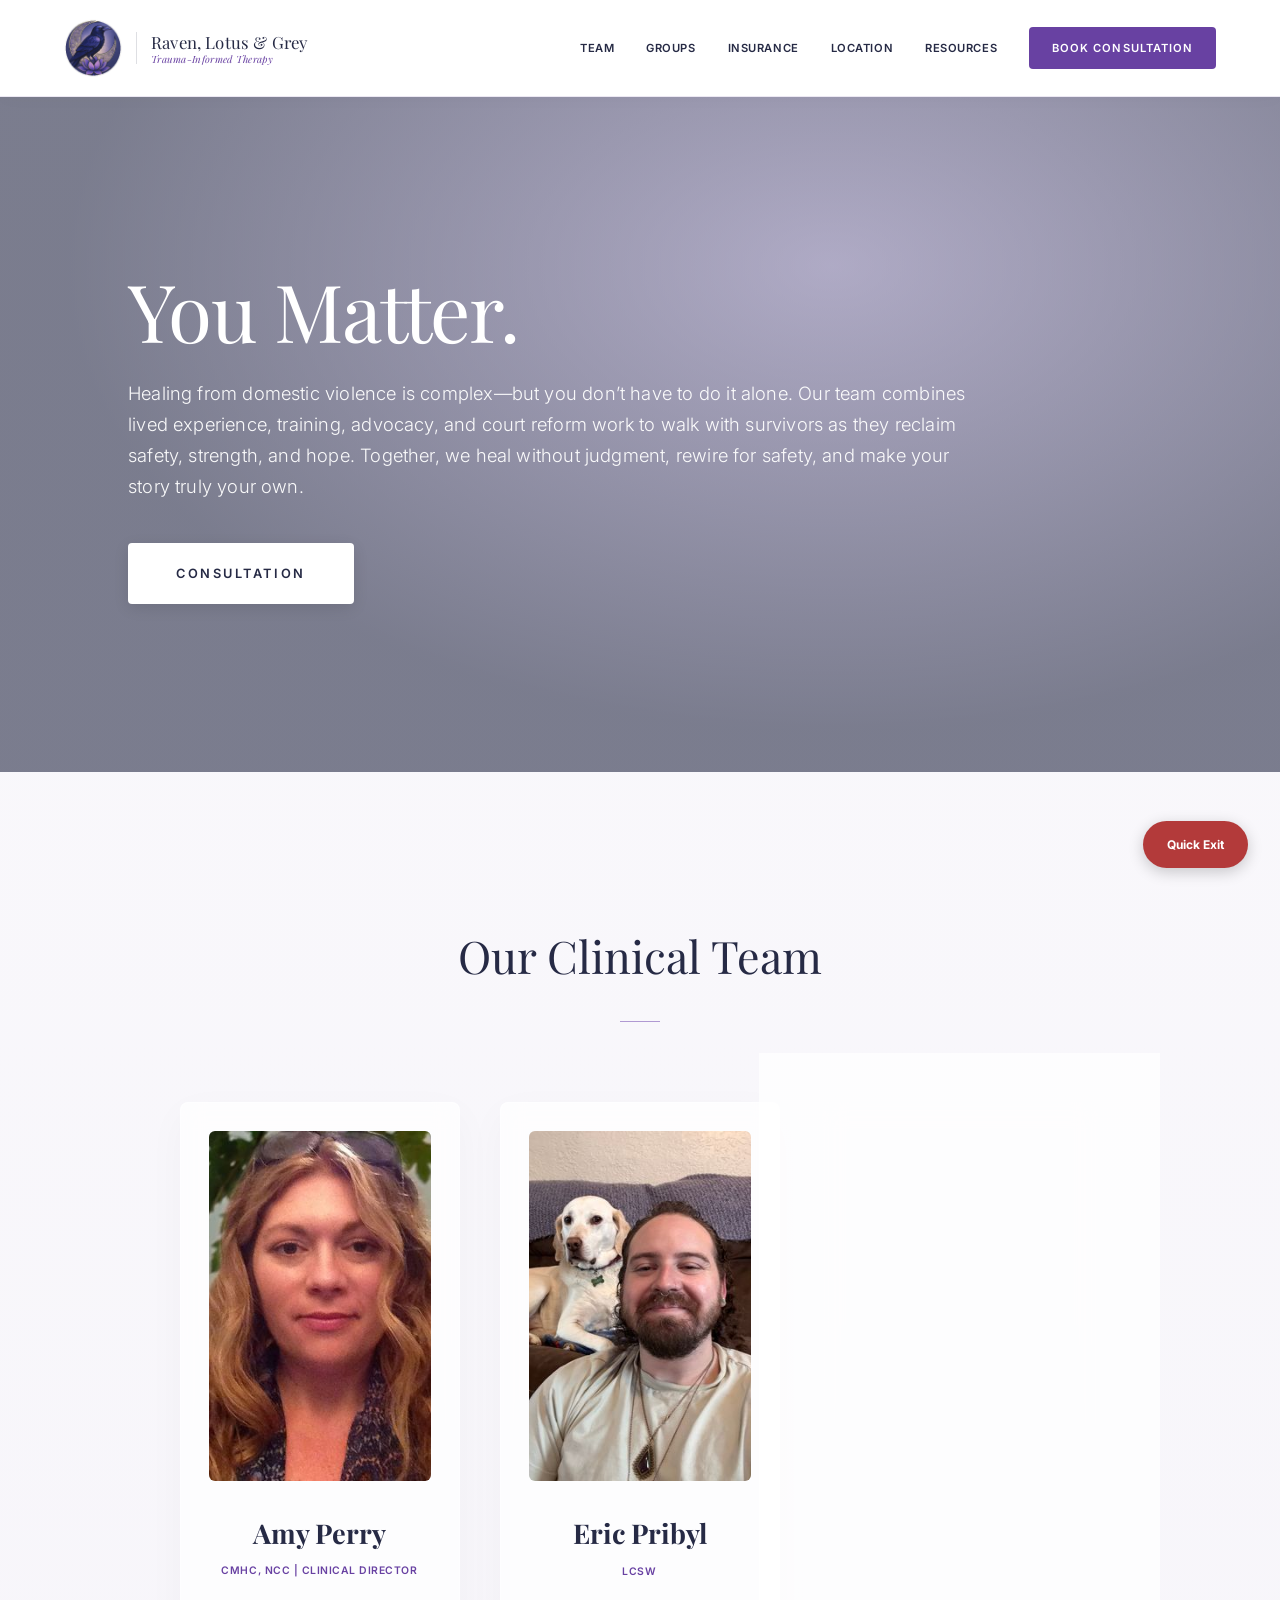
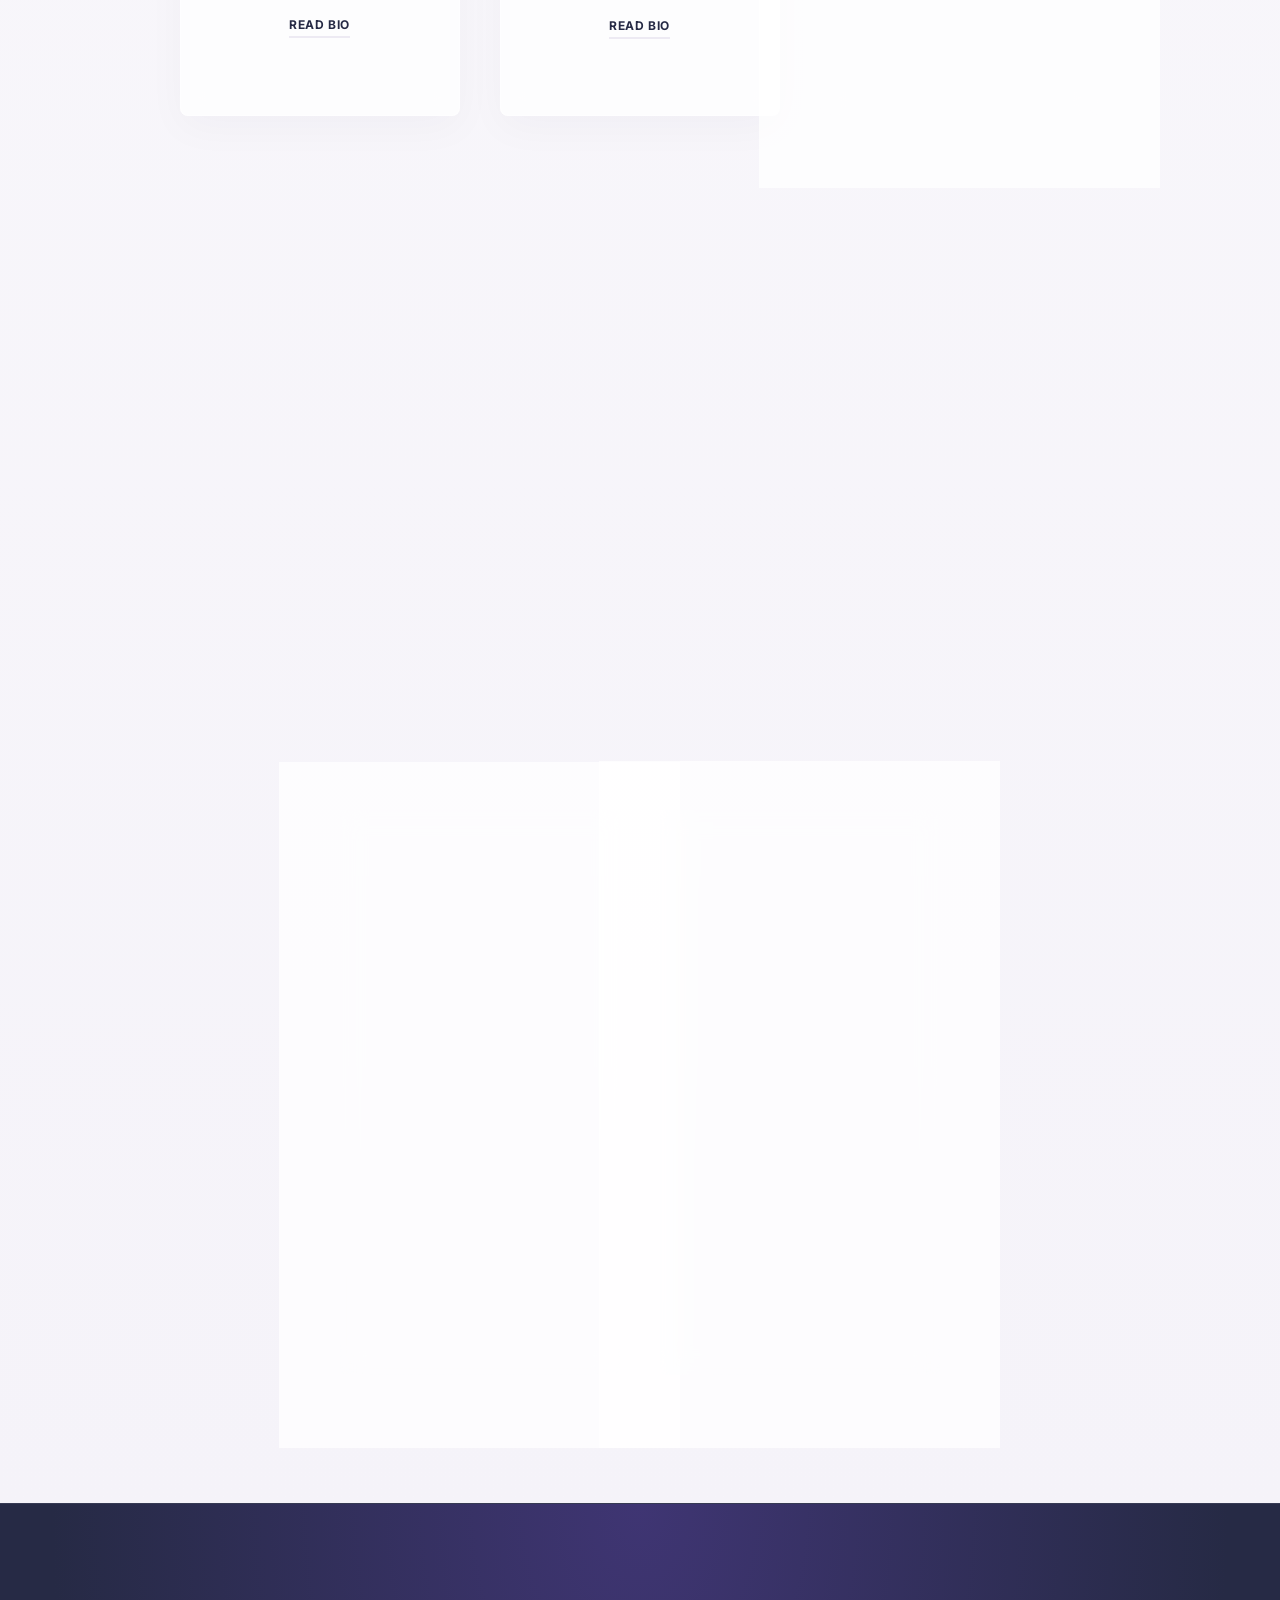
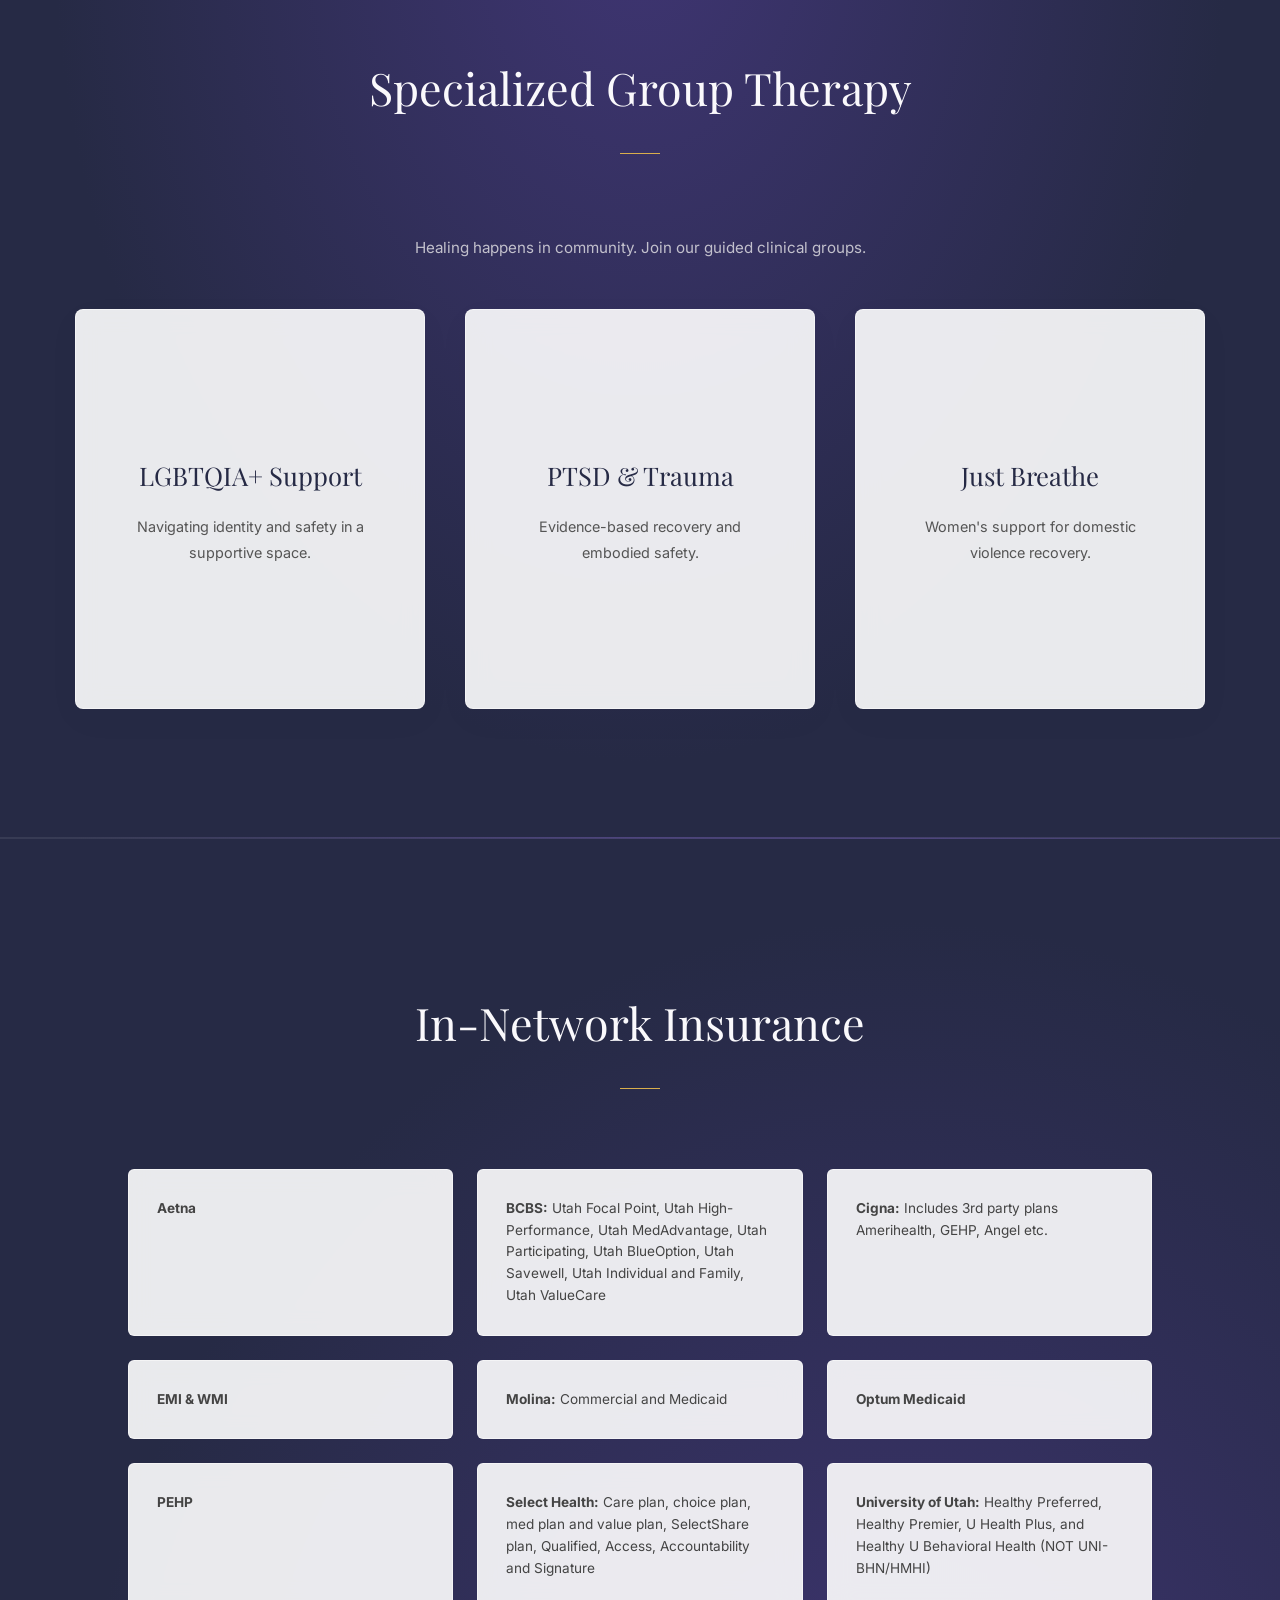
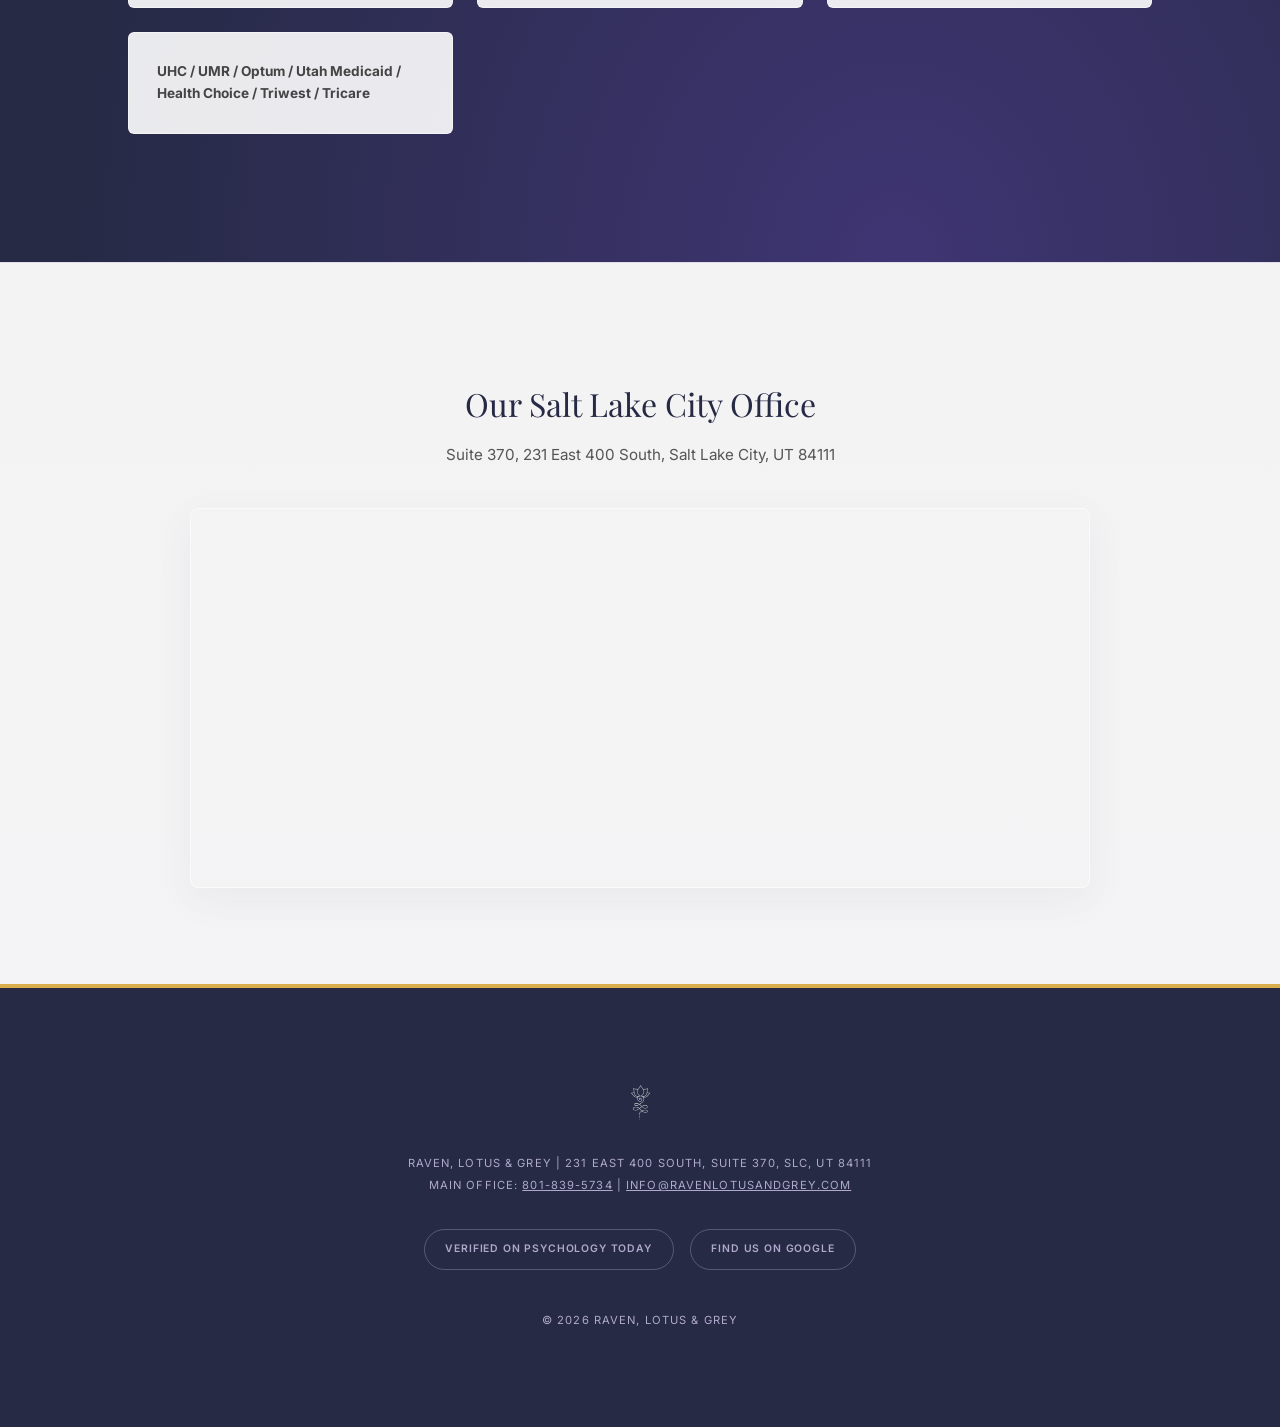
==== commit 33c38803: "Update button colors in index.html" ====
--- a/index.html
+++ b/index.html
@@ -95,7 +95,7 @@
         .nav-links a { margin-left: 2rem; text-decoration: none; color: var(--rlg-slate); font-size: 0.7rem; font-weight: 600; text-transform: uppercase; letter-spacing: 0.05em; transition: var(--transition); }
         .nav-links a:hover, .nav-links a:focus-visible { color: var(--rlg-moss-text); }
         .nav-booking-btn {
-            margin-left: 2rem !important; background: var(--rlg-clay-dark); color: var(--white) !important;
+            margin-left: 2rem !important; background: var(--rlg-moss-text); color: var(--white) !important;
             padding: 0.7rem 1.4rem; border-radius: 4px; letter-spacing: 0.1em !important;
         }
         .nav-booking-btn:hover, .nav-booking-btn:focus-visible { background: var(--rlg-slate); color: var(--white) !important; }
@@ -128,7 +128,7 @@
         .hero h1 { font-family: 'Playfair Display', serif; font-size: clamp(3rem, 7vw, 5rem); font-weight: 400; line-height: 1.1; margin-bottom: 1.5rem; letter-spacing: -0.02em; }
         .hero p { font-size: 1.15rem; margin-bottom: 2.5rem; line-height: 1.7; font-weight: 300; letter-spacing: 0.01em; opacity: 0.95; }
         .hero-btn { display: inline-block; padding: 1.2rem 3rem; background: var(--white); color: var(--rlg-slate); text-decoration: none; text-transform: uppercase; font-size: 0.8rem; font-weight: 600; letter-spacing: 0.2em; border-radius: 4px; box-shadow: 0 4px 15px rgba(0,0,0,0.1); transition: var(--transition); }
-        .hero-btn:hover { background: var(--rlg-clay-dark); color: var(--white); transform: translateY(-2px); }
+        .hero-btn:hover { background: var(--rlg-moss-text); color: var(--white); transform: translateY(-2px); }
 
         /* Clinicians */
         section#clinicians { padding: 9rem 5% 8rem; }
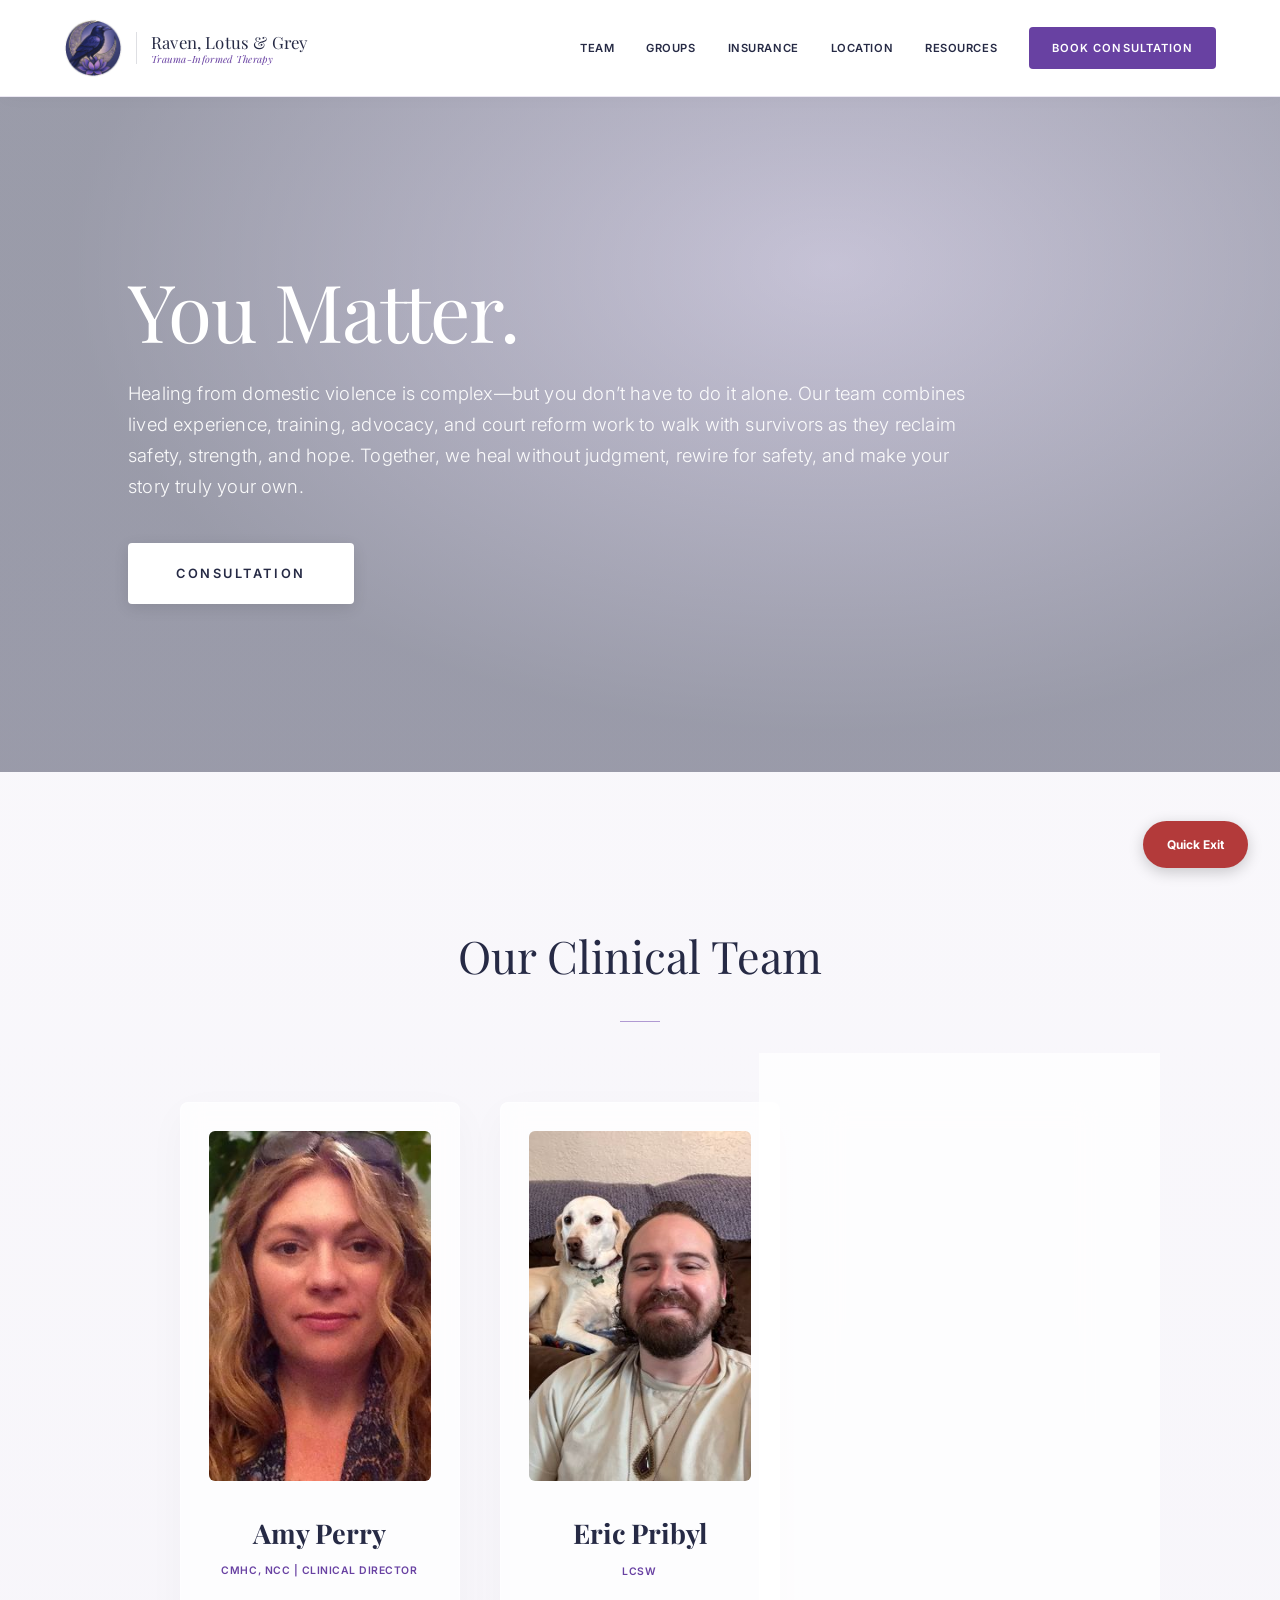
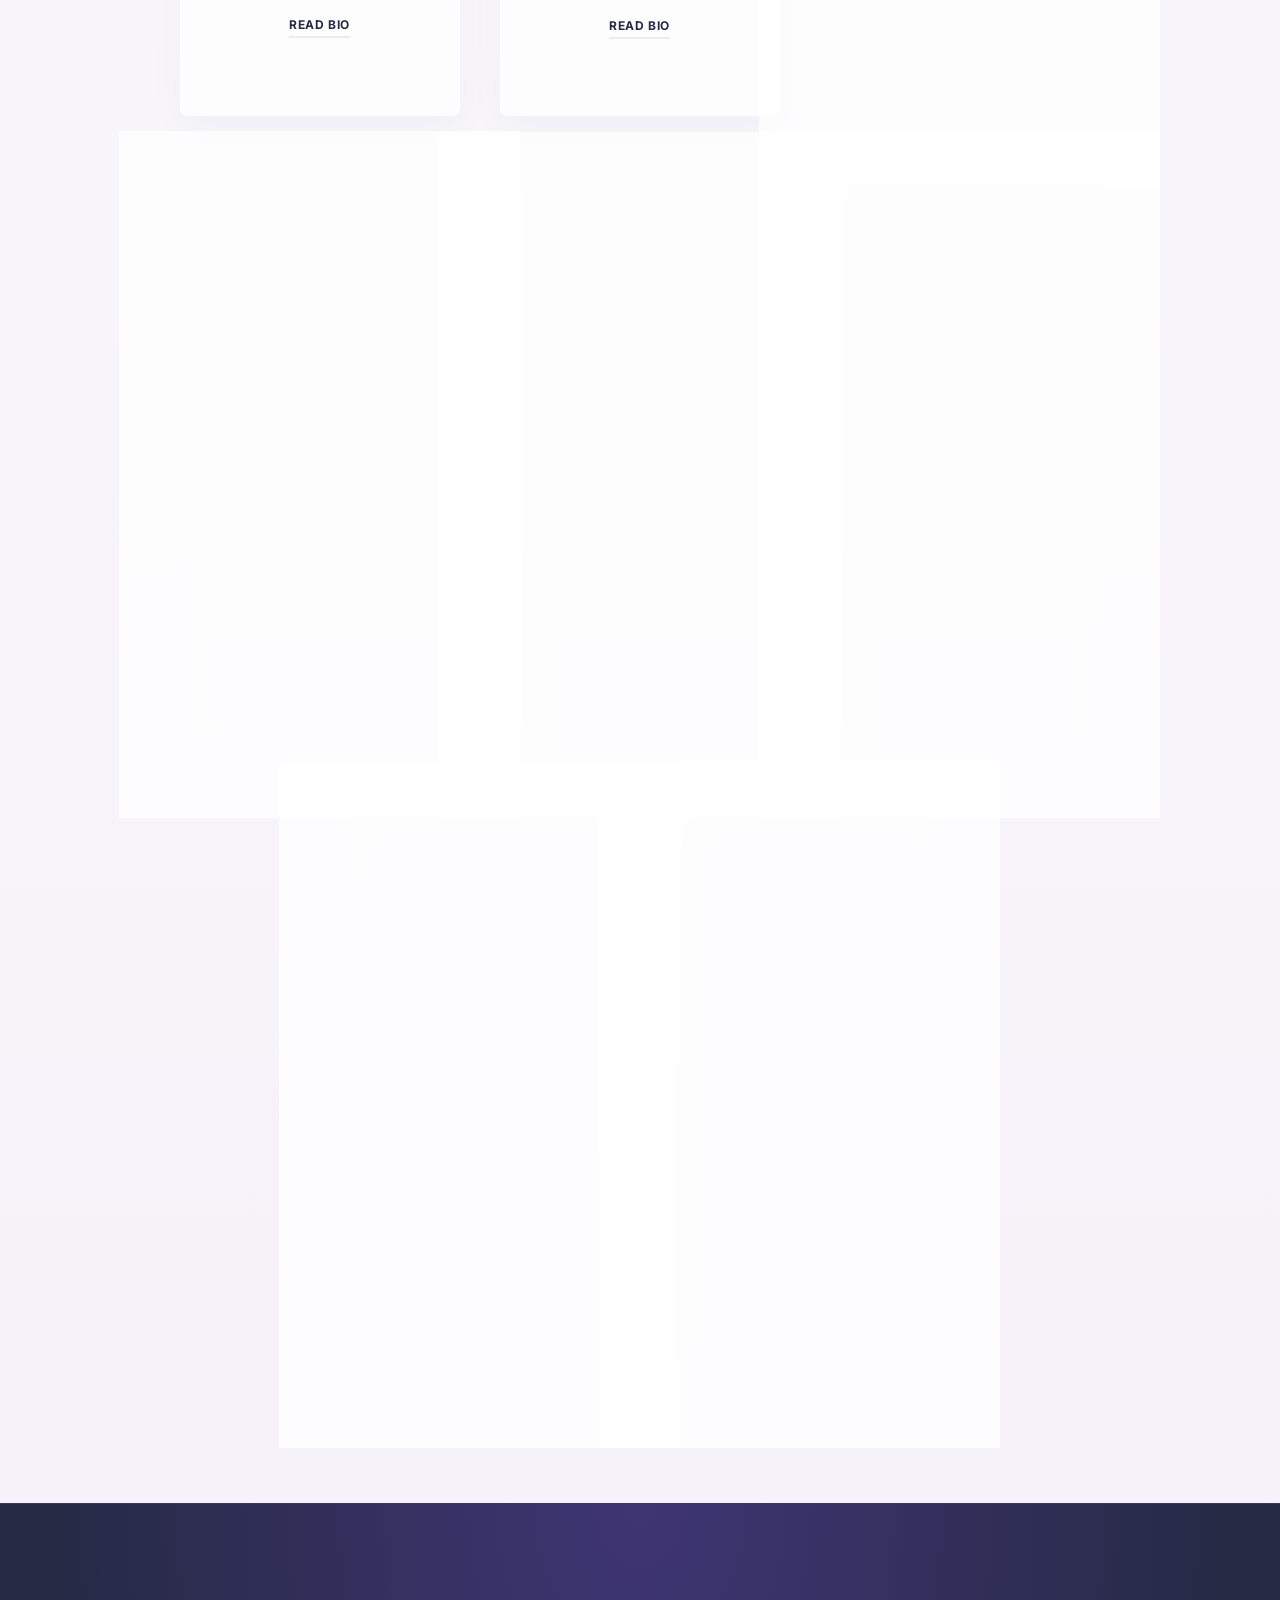
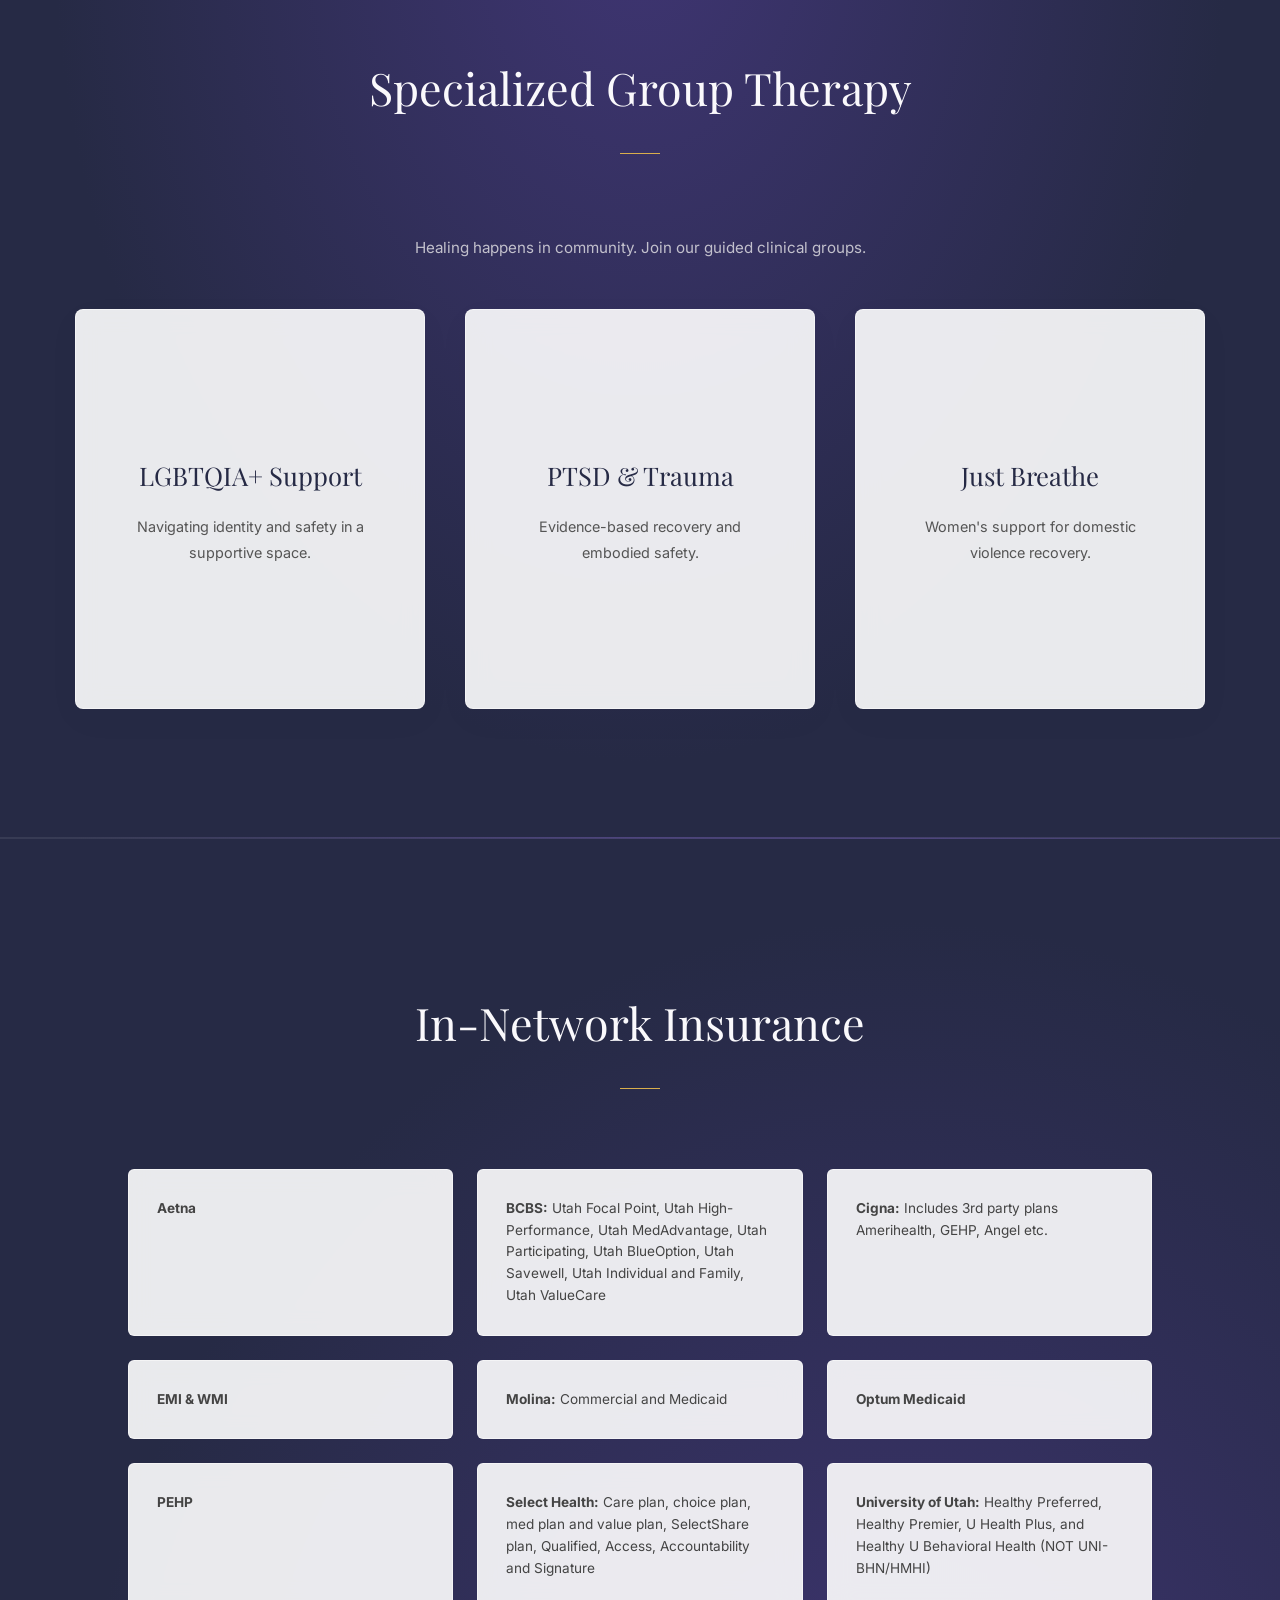
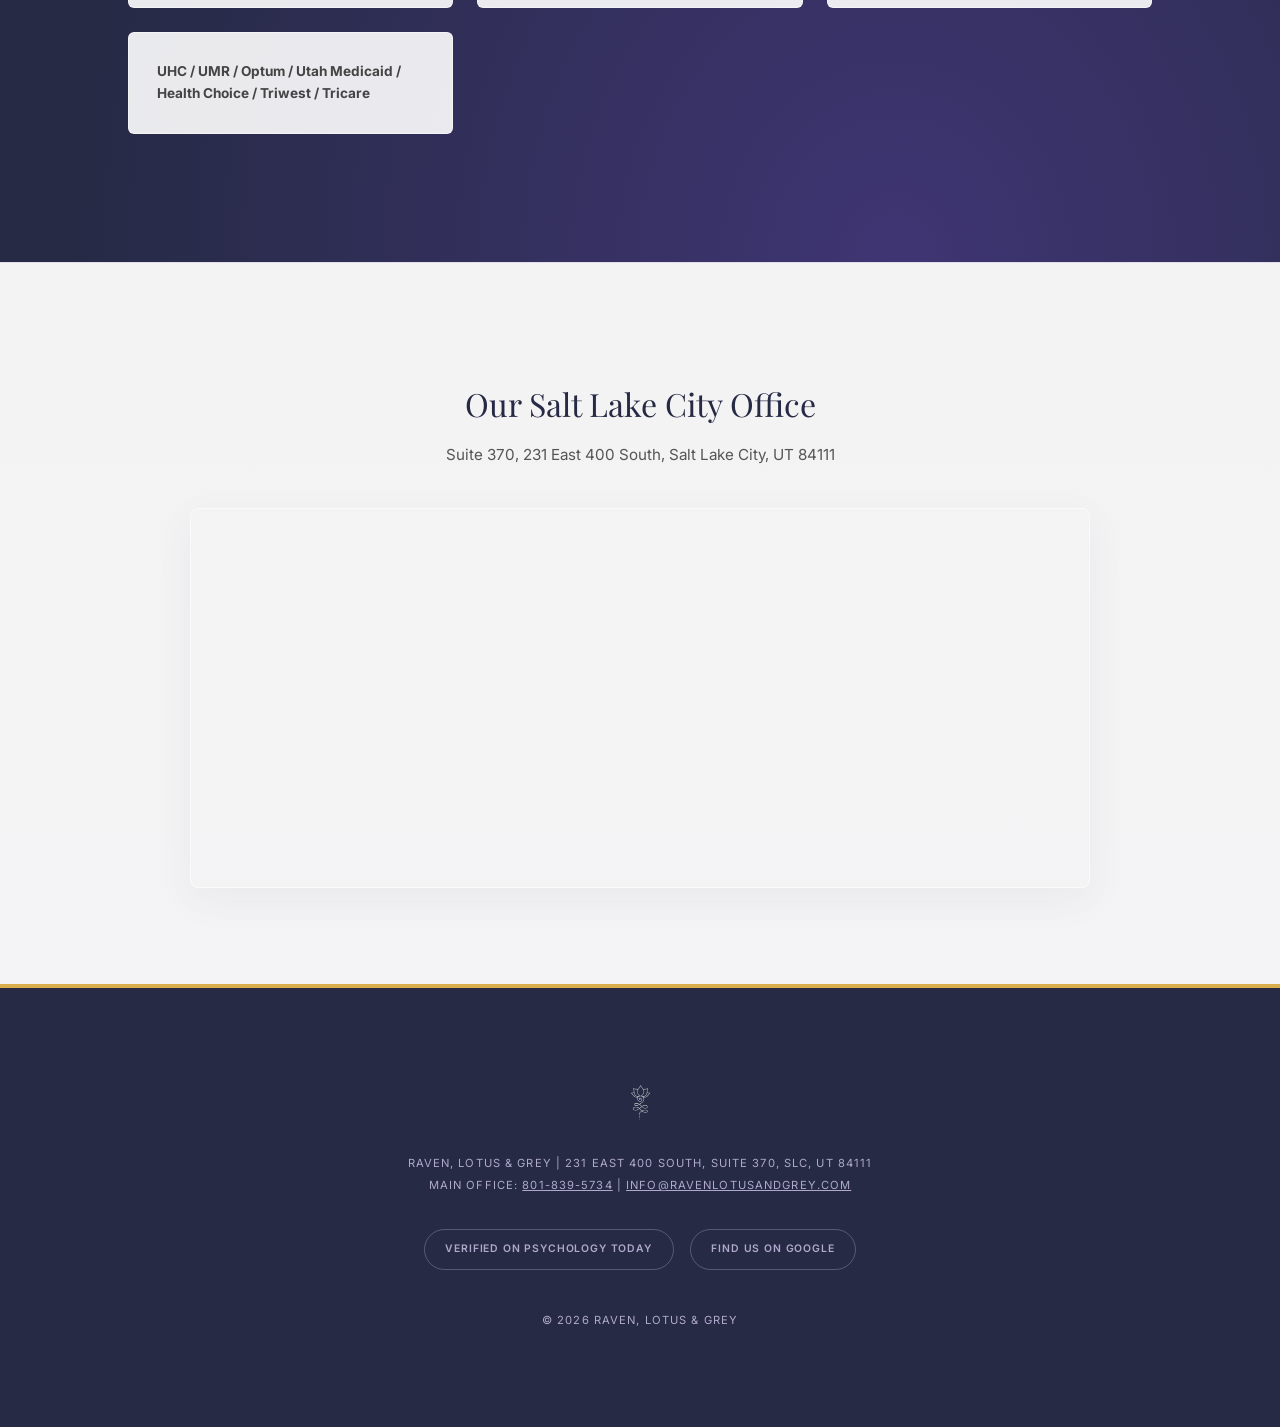
==== commit 205d0a4f: "Update index.html" ====
--- a/index.html
+++ b/index.html
@@ -120,7 +120,7 @@
         /* Hero */
         .hero {
             height: 75vh; display: flex; flex-direction: column; justify-content: center; padding: 0 10%;
-            background: radial-gradient(ellipse at 65% 25%, rgba(63, 53, 115, 0.4) 0%, rgba(38, 42, 69, 0.6) 65%), url('https://images.unsplash.com/photo-1505118380757-91f5f5632de0?auto=format&fit=crop&q=80&w=2000');
+            background: radial-gradient(ellipse at 65% 25%, rgba(63, 53, 115, 0.28) 0%, rgba(38, 42, 69, 0.45) 65%), url('https://images.unsplash.com/photo-1505118380757-91f5f5632de0?auto=format&fit=crop&q=80&w=2000');
             background-size: cover; background-position: center; color: white; position: relative;
         }
         .hero:focus { outline: none; }
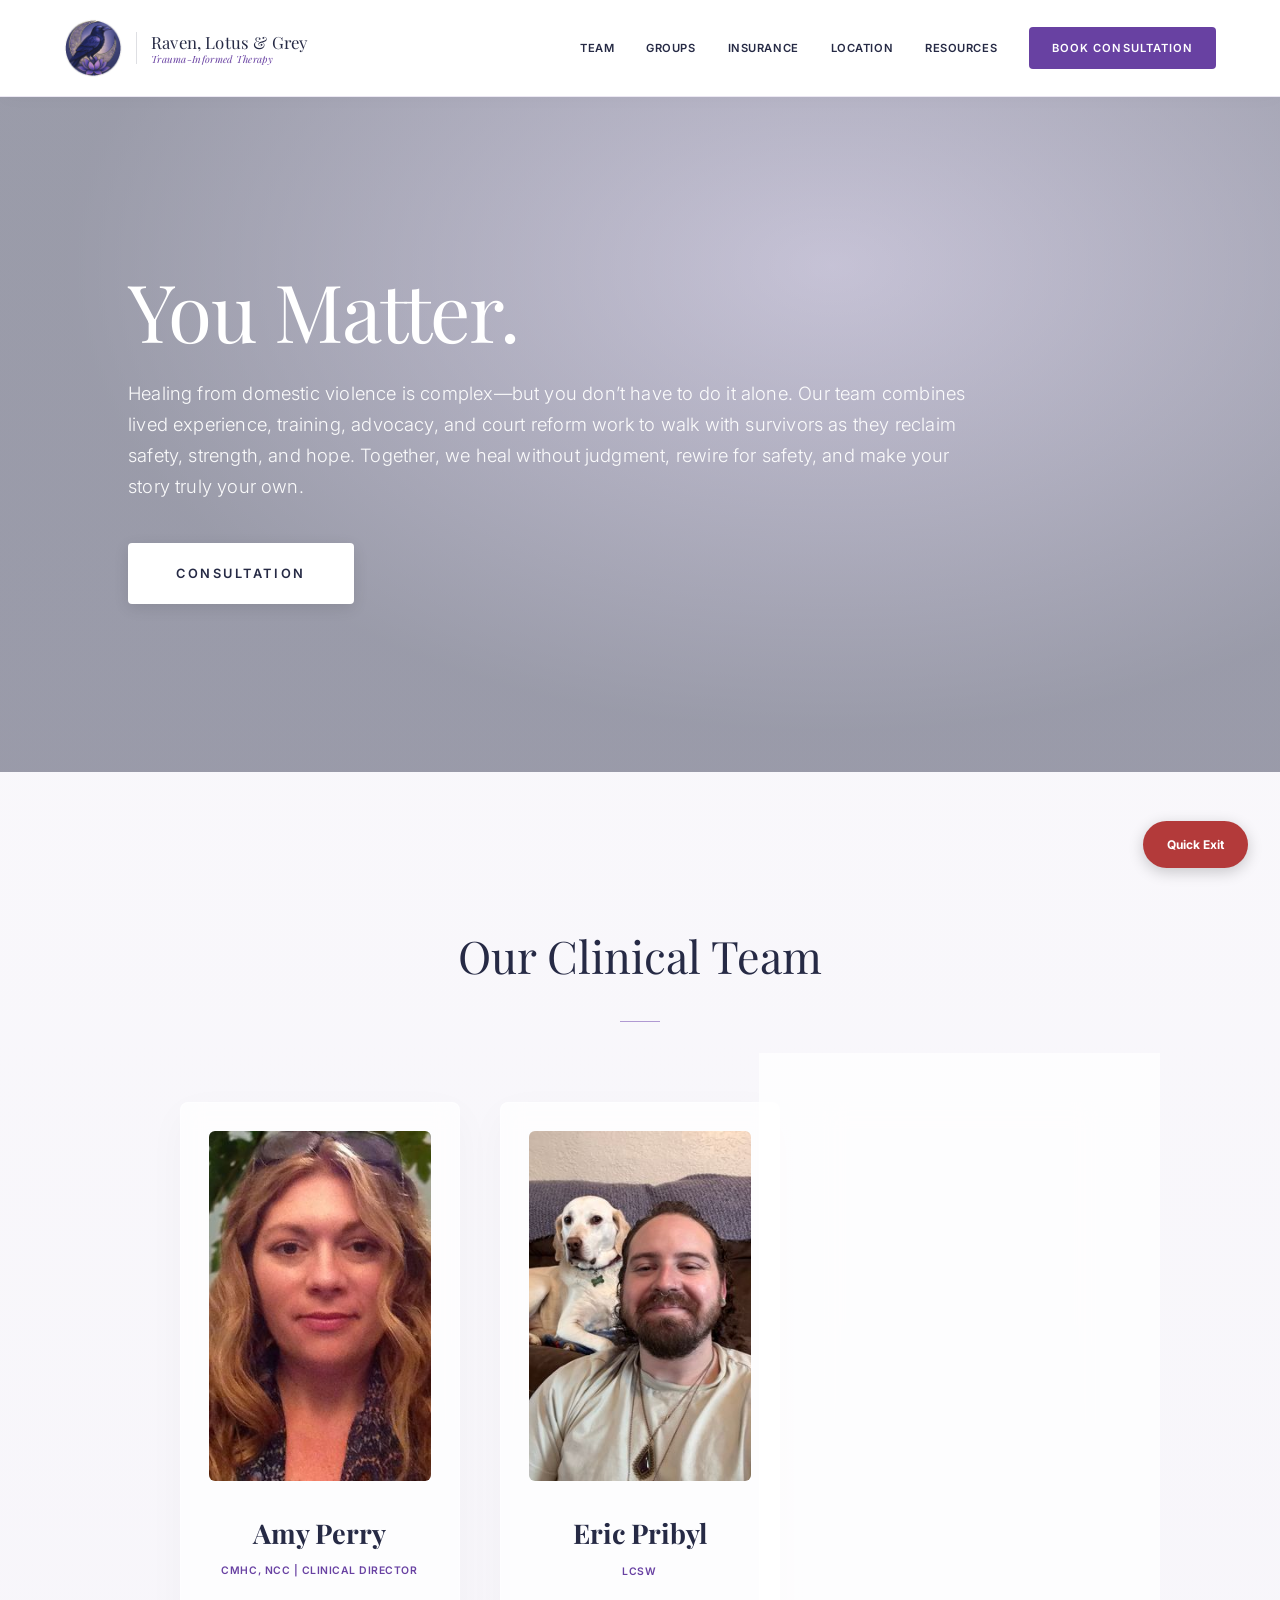
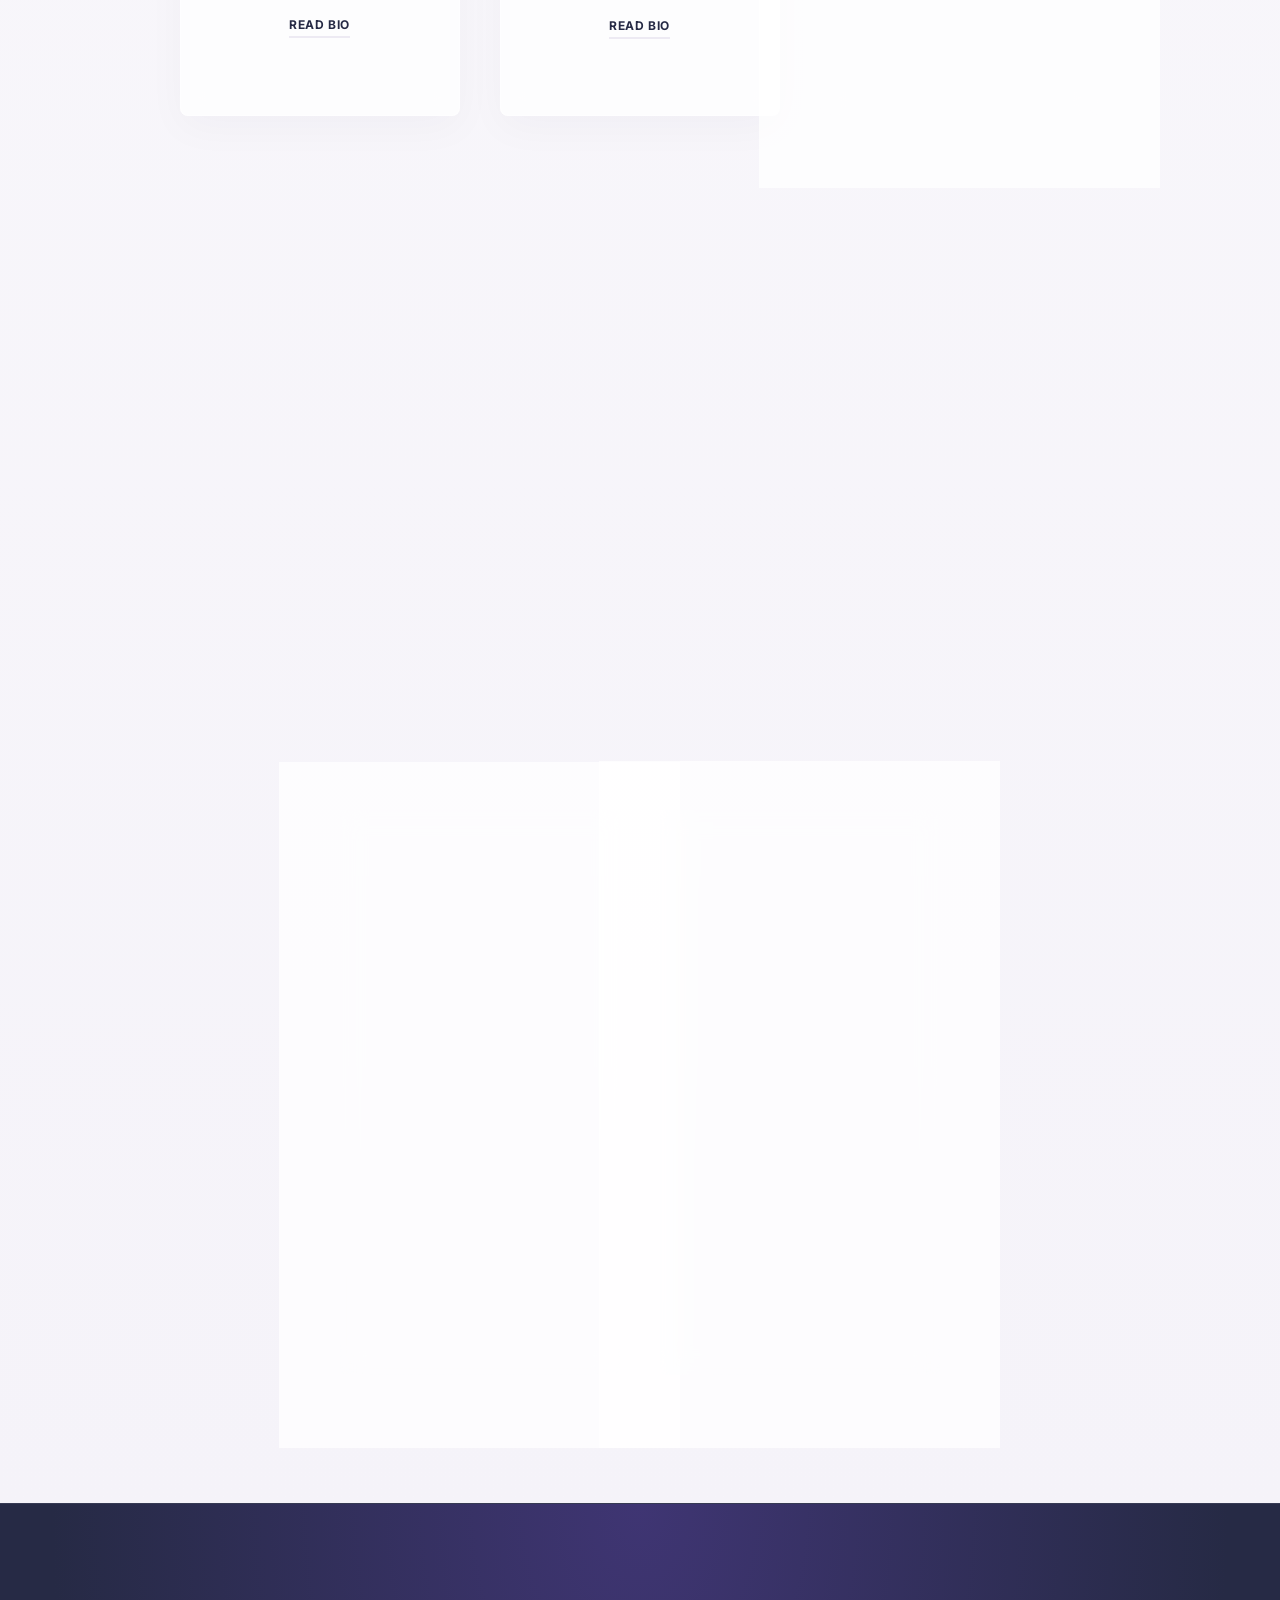
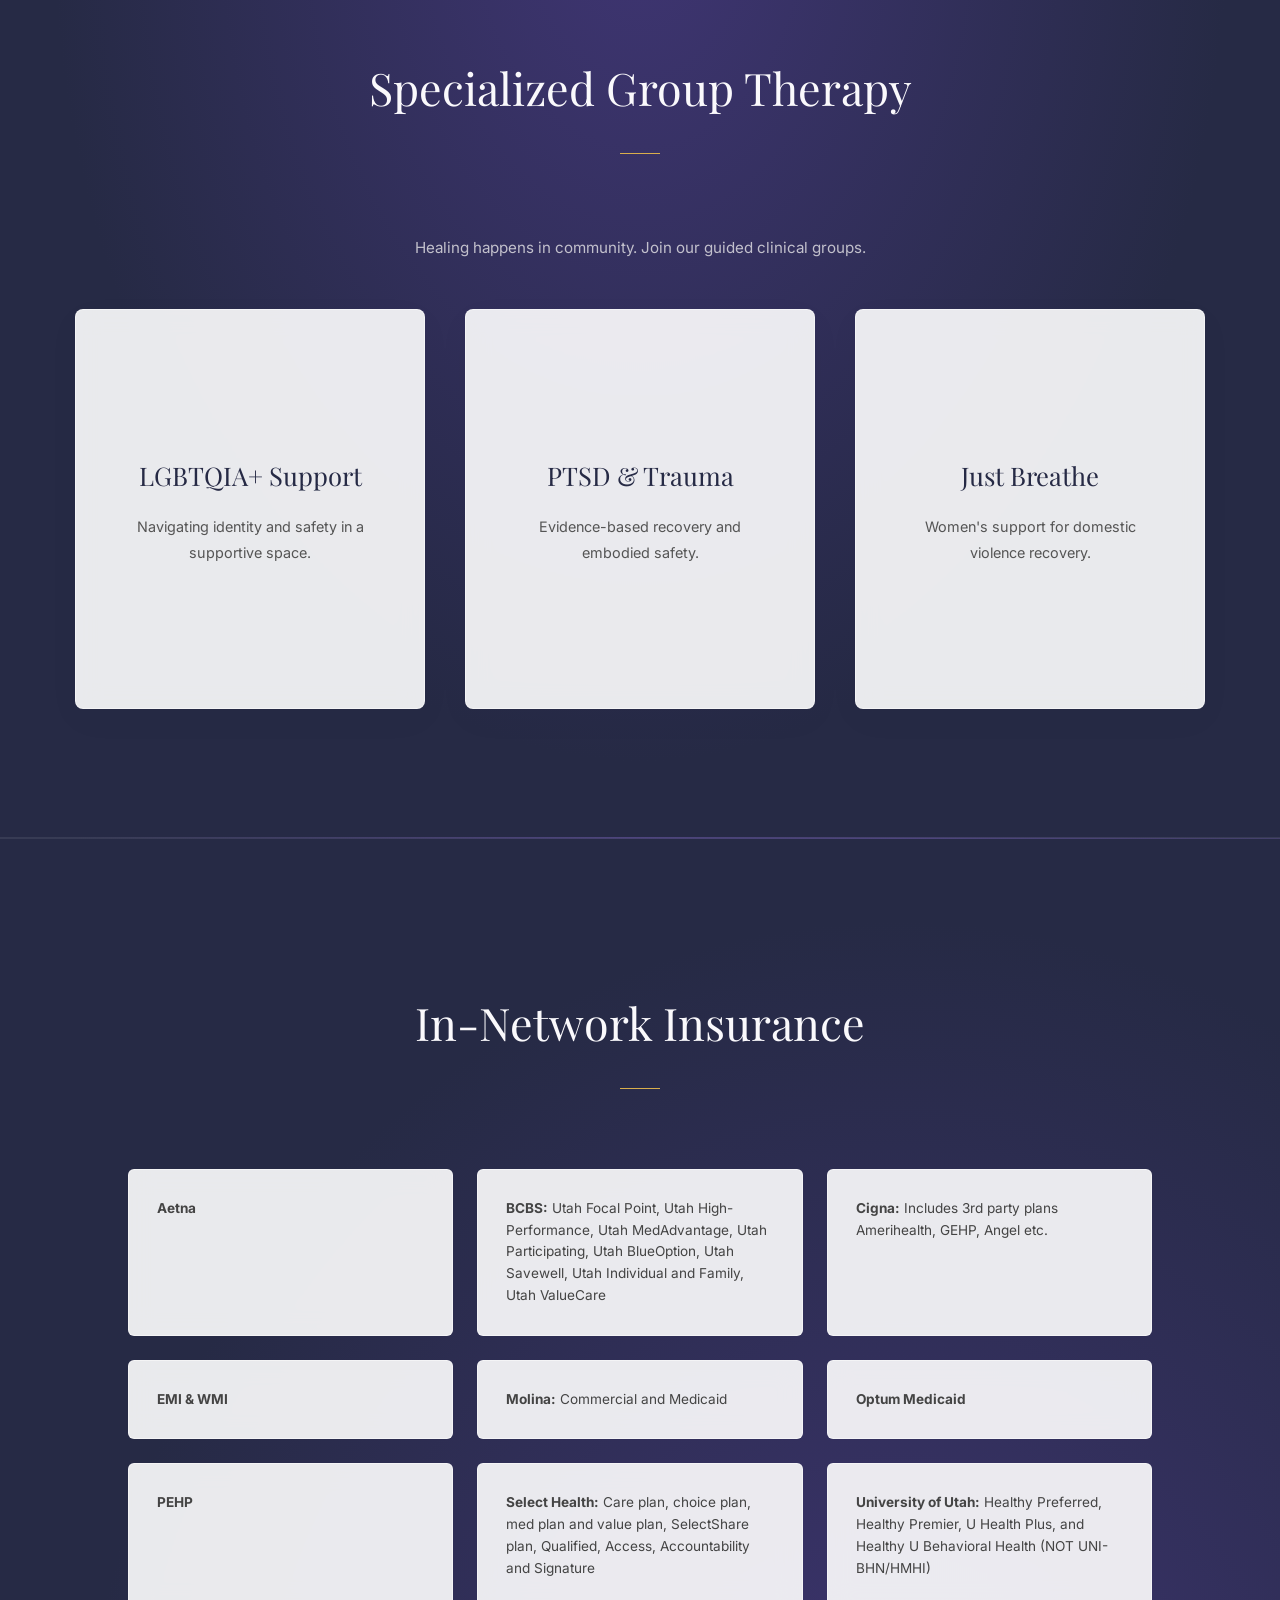
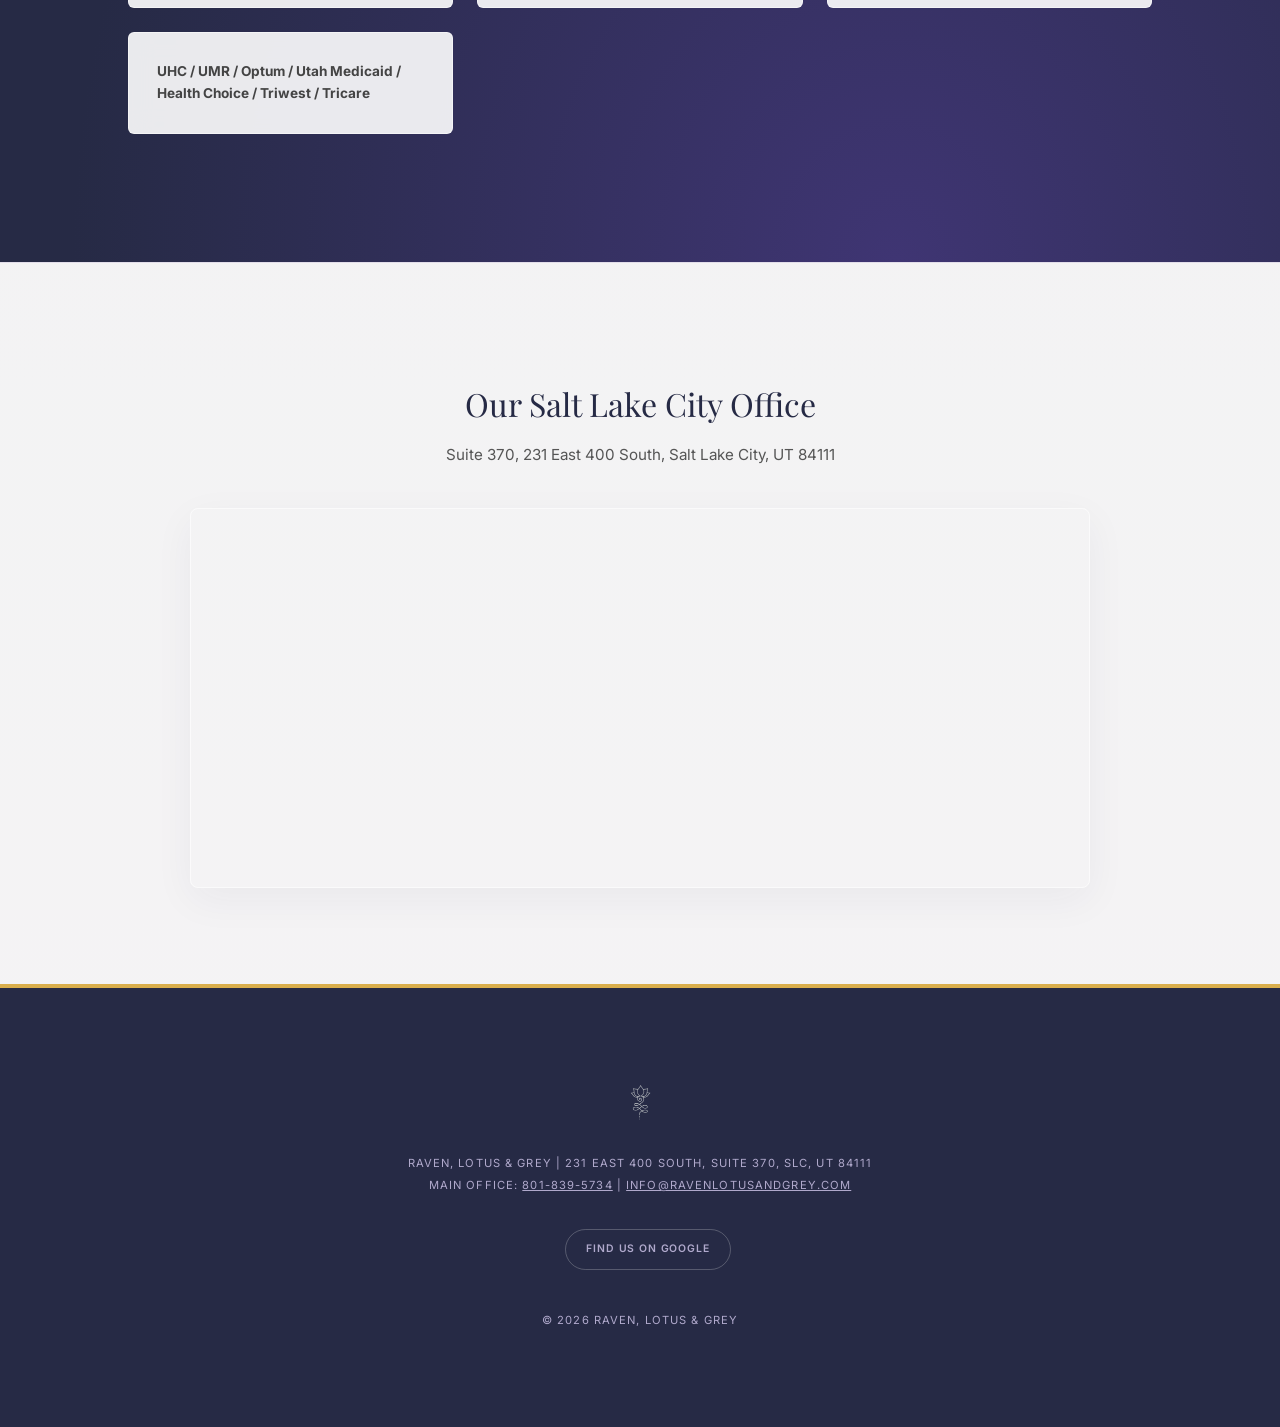
==== commit 3428c5ac: "Update therapist links and add verification script" ====
--- a/index.html
+++ b/index.html
@@ -39,7 +39,7 @@
             "longitude": -111.88414442342502
         },
         "sameAs": [
-            "https://www.psychologytoday.com/us/therapists/raven-lotus-grey-salt-lake-city-ut/1708269",
+            "https://www.psychologytoday.com/us/therapists/raven-lotus-grey-salt-lake-city-ut/1736288",
             "https://maps.google.com/?cid=8307513080412740282"
         ]
     }
@@ -498,7 +498,8 @@
         Main Office: <a href="tel:+18018395734">801-839-5734</a> | <a href="mailto:info@ravenlotusandgrey.com">info@ravenlotusandgrey.com</a>
     </address>
     <div class="trust-badges">
-        <a href="https://www.psychologytoday.com/us/therapists/raven-lotus-grey-salt-lake-city-ut/1708269" class="trust-badge" target="_blank" rel="noopener noreferrer">Verified on Psychology Today</a>
+                <a href="https://www.psychologytoday.com/profile/1576619" class="sx-verified-seal"></a>
+        <script type="text/javascript" src="https://member.psychologytoday.com/verified-seal.js" data-badge="13" data-id="1576619" data-code="aHR0cHM6Ly93d3cucHN5Y2hvbG9neXRvZGF5LmNvbS9hcGkvdmVyaWZpZWQtc2VhbC9zZWFscy8xMy9wcm9maWxlLzE1NzY2MTk/Y2FsbGJhY2s9c3hjYWxsYmFjaw=="></script>
         <a href="https://maps.google.com/?cid=8307513080412740282" class="trust-badge" target="_blank" rel="noopener noreferrer">Find Us on Google</a>
     </div>
     &copy; 2026 Raven, Lotus & Grey
